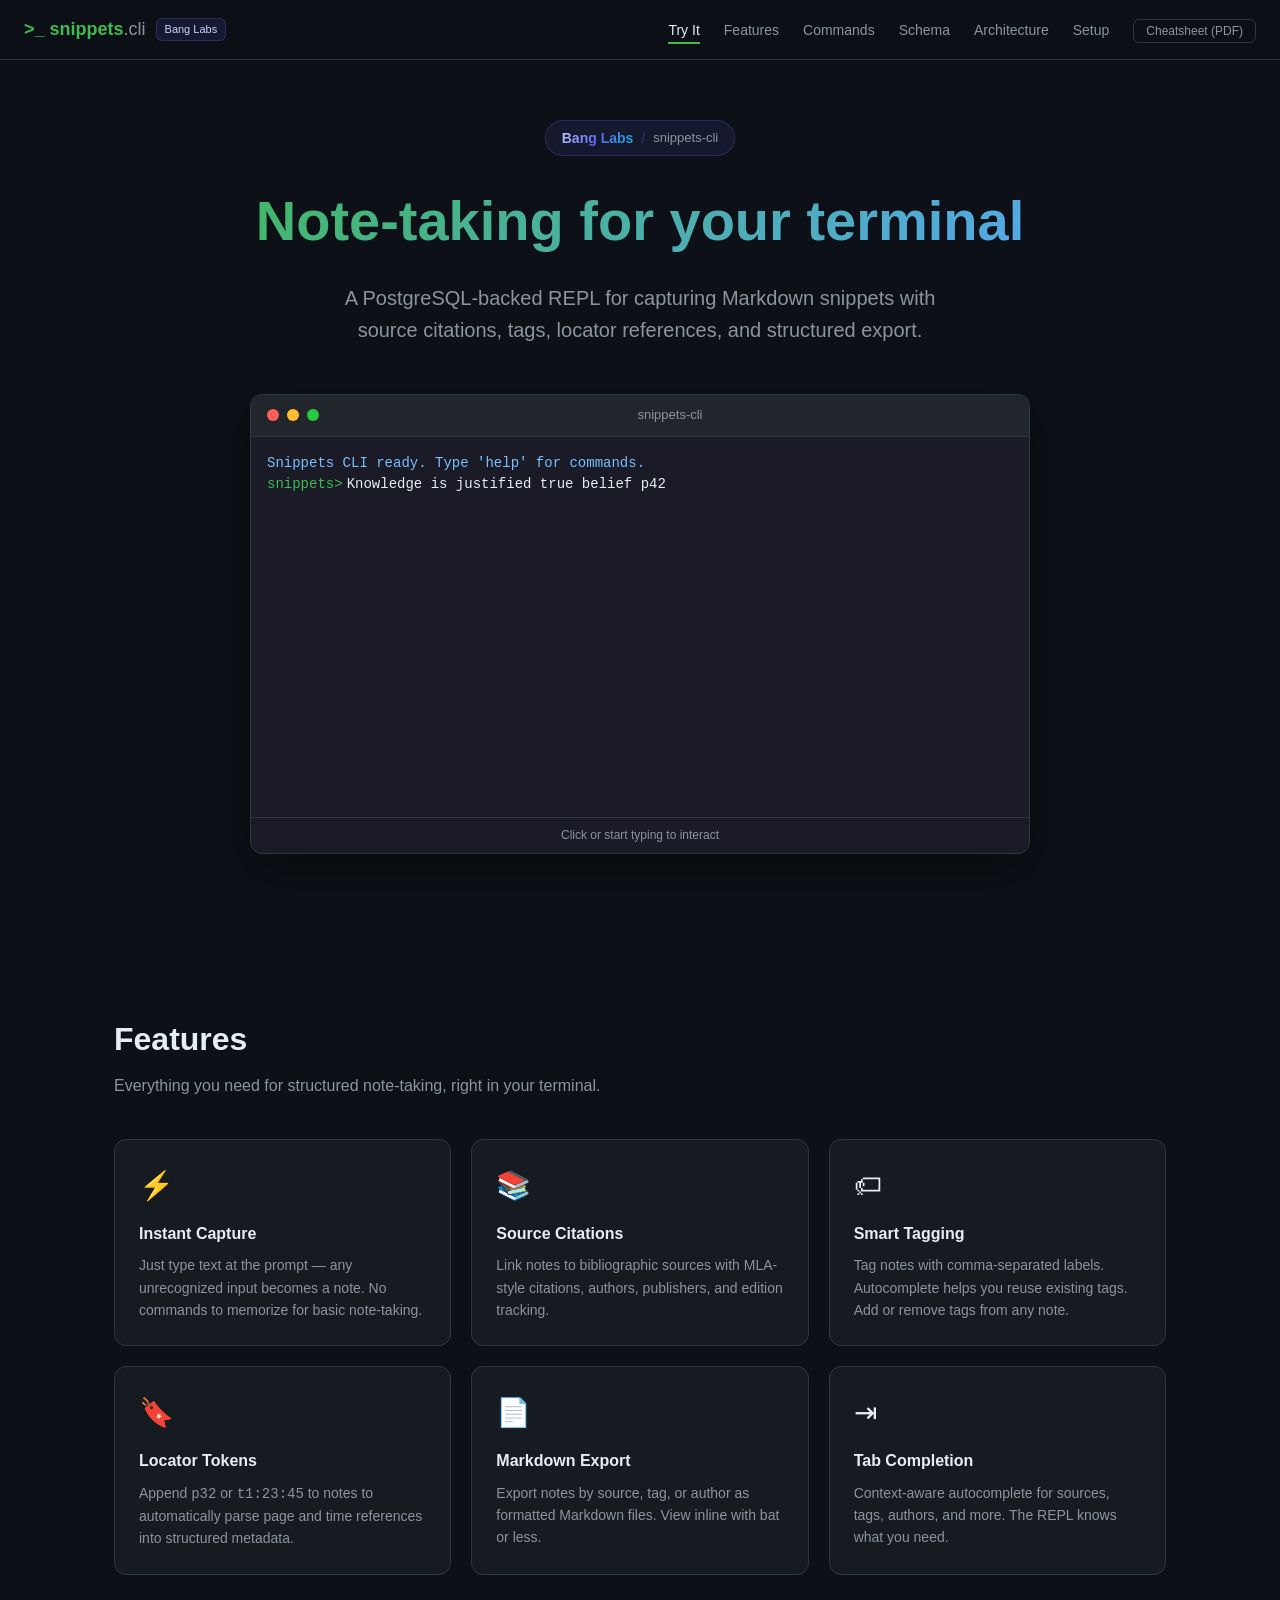
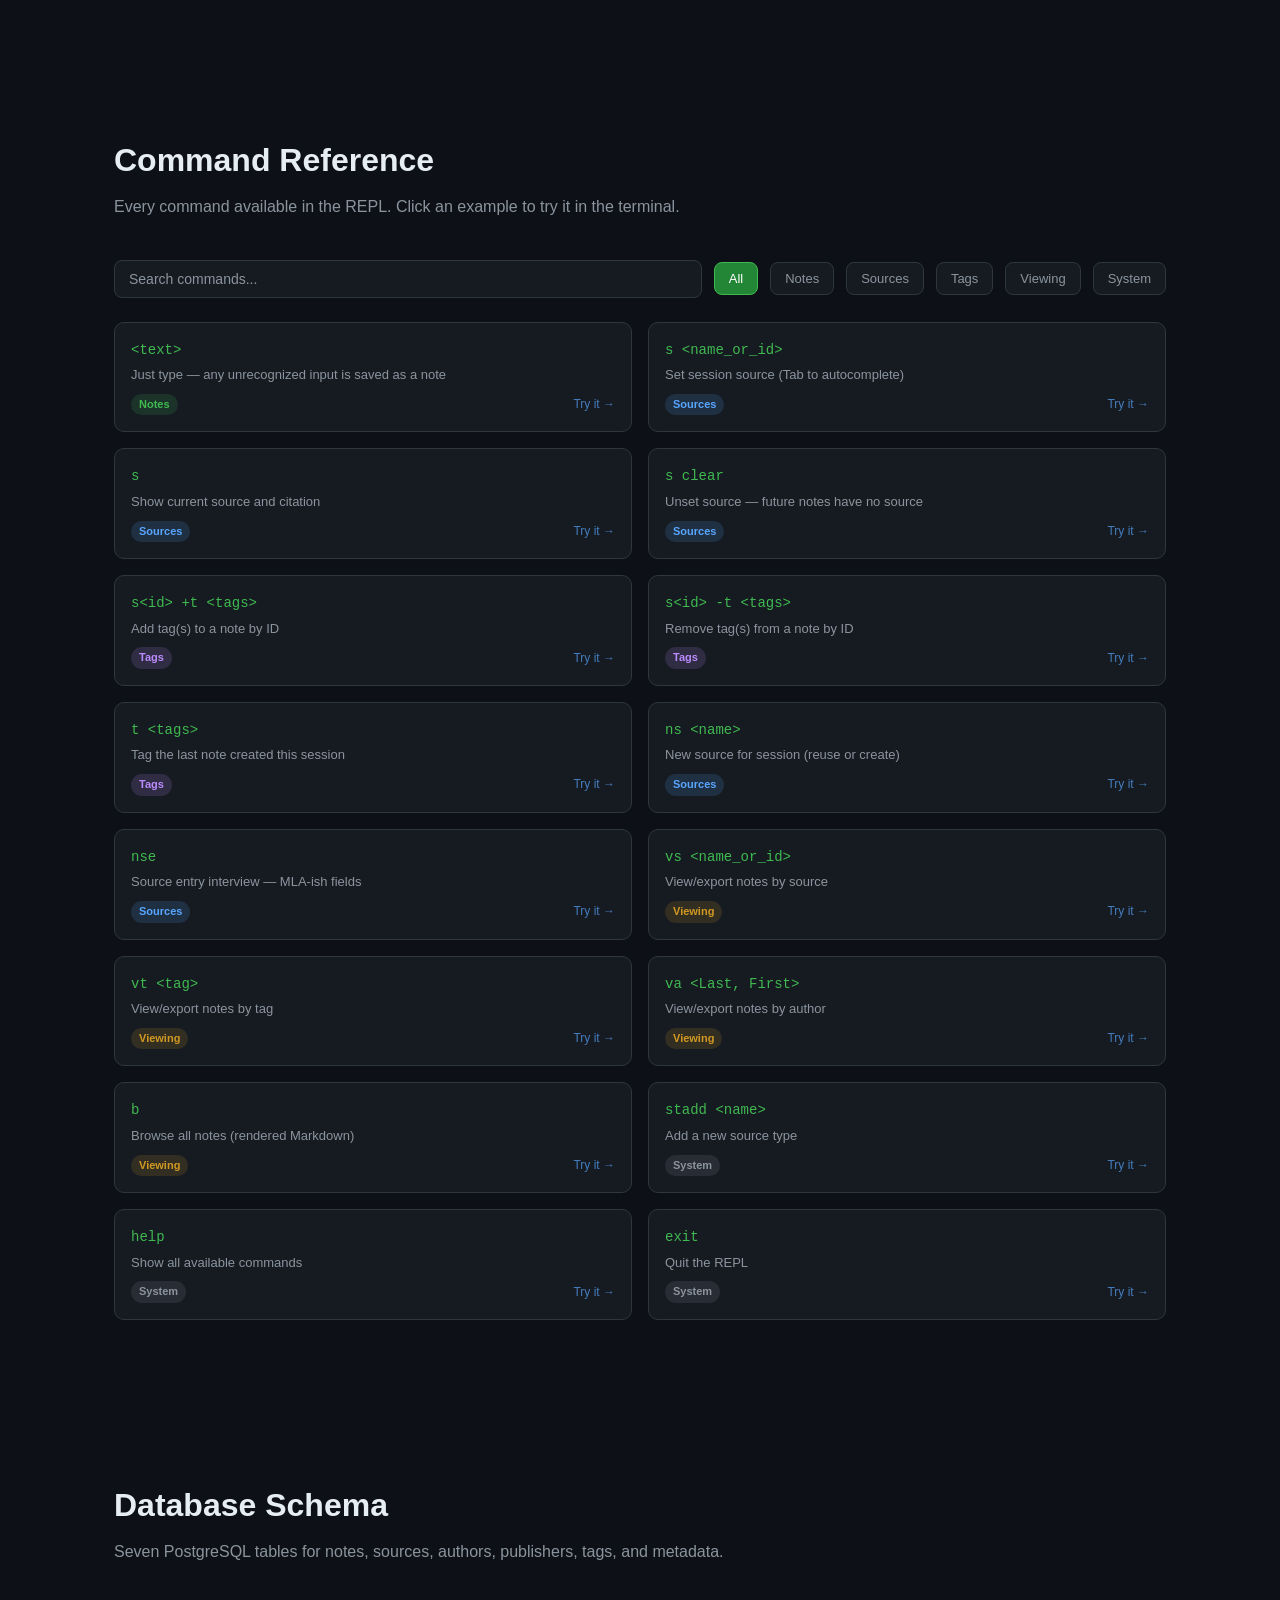
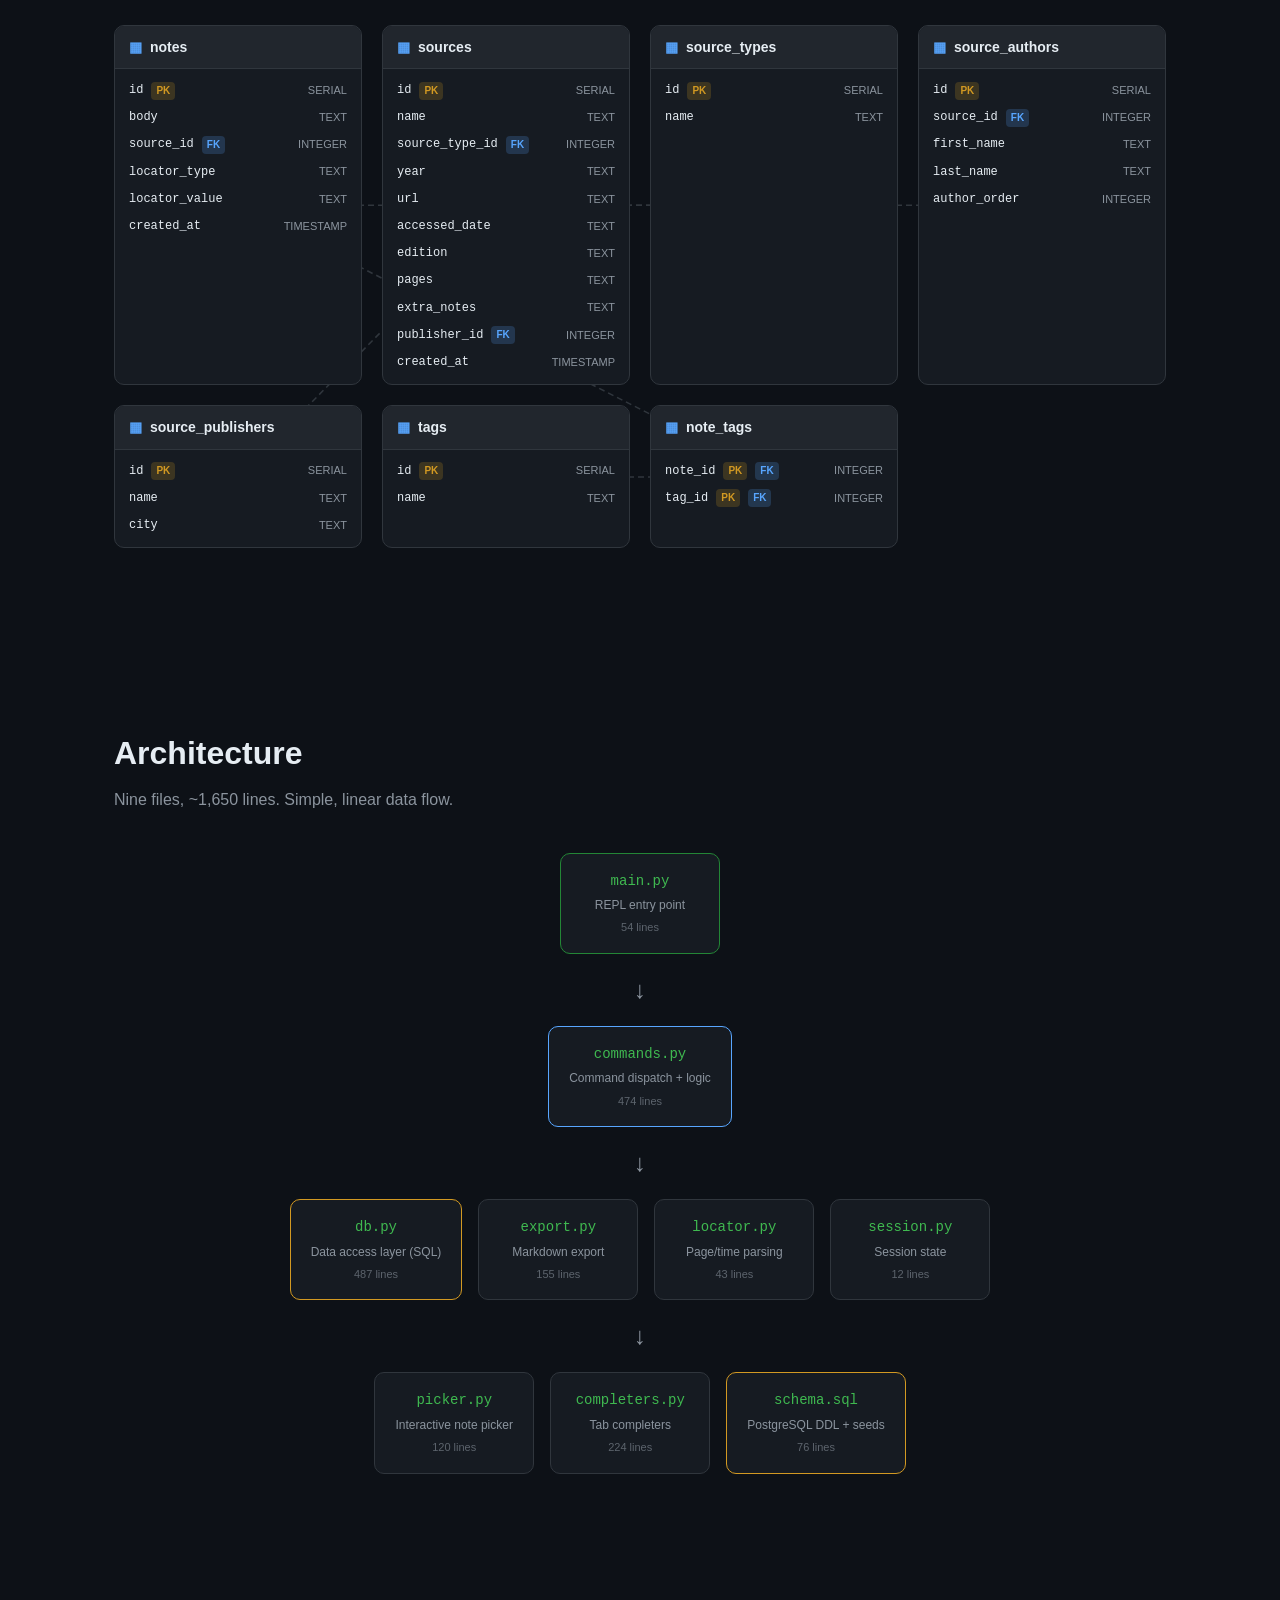
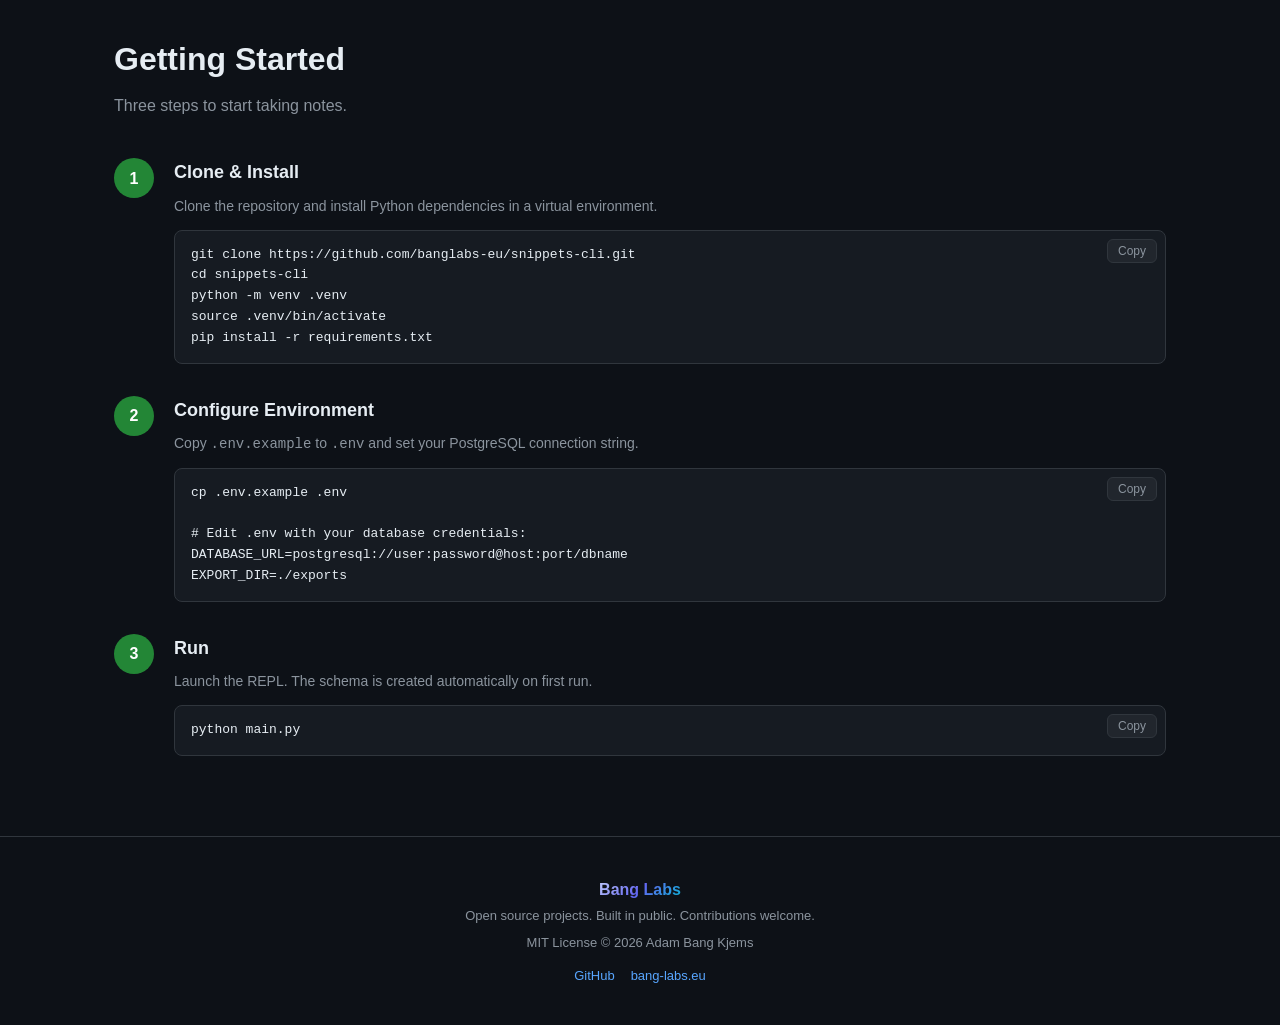
==== docs/index.html @ 76312ed9 "Move cheatsheet link to top navigation bar Co-Authored-By: Claude Opus 4.6 <noreply@anthropic.com>" ====
<!DOCTYPE html>
<html lang="en">
<head>
<meta charset="UTF-8">
<meta name="viewport" content="width=device-width, initial-scale=1.0">
<title>Snippets CLI — Note-taking for your terminal</title>
<style>
/* ─── Reset & Base ─── */
*, *::before, *::after { box-sizing: border-box; margin: 0; padding: 0; }
html { scroll-behavior: smooth; scroll-padding-top: 70px; }
body {
  font-family: -apple-system, BlinkMacSystemFont, 'Segoe UI', Roboto, sans-serif;
  background: #0d1117;
  color: #e6edf3;
  line-height: 1.6;
  overflow-x: hidden;
}
::-webkit-scrollbar { width: 8px; }
::-webkit-scrollbar-track { background: #161b22; }
::-webkit-scrollbar-thumb { background: #30363d; border-radius: 4px; }

/* ─── Monospace family ─── */
.mono, code, pre, .terminal-body, .terminal-input {
  font-family: 'SF Mono', 'Cascadia Code', 'Fira Code', 'JetBrains Mono', 'Consolas', monospace;
}

/* ─── Colors ─── */
:root {
  --bg: #0d1117;
  --bg-secondary: #161b22;
  --bg-tertiary: #21262d;
  --border: #30363d;
  --text: #e6edf3;
  --text-muted: #8b949e;
  --green: #3fb950;
  --green-dim: #238636;
  --blue: #58a6ff;
  --orange: #d29922;
  --purple: #bc8cff;
  --red: #f85149;
  --cyan: #79c0ff;
}

/* ─── Navigation ─── */
nav {
  position: fixed; top: 0; left: 0; right: 0;
  z-index: 1000;
  background: rgba(13, 17, 23, 0.95);
  backdrop-filter: blur(10px);
  border-bottom: 1px solid var(--border);
  padding: 0 24px;
  height: 60px;
  display: flex;
  align-items: center;
  justify-content: space-between;
}
.nav-brand {
  font-weight: 700;
  font-size: 18px;
  color: var(--green);
  text-decoration: none;
  display: flex;
  align-items: center;
  gap: 10px;
}
.nav-brand span { color: var(--text-muted); font-weight: 400; }
.nav-org {
  font-size: 11px;
  font-weight: 500;
  color: #c7d2fe;
  background: rgba(99, 102, 241, 0.12);
  border: 1px solid rgba(99, 102, 241, 0.25);
  border-radius: 6px;
  padding: 2px 8px;
  text-decoration: none;
  transition: background 0.2s, border-color 0.2s;
}
.nav-org:hover {
  background: rgba(99, 102, 241, 0.2);
  border-color: rgba(99, 102, 241, 0.5);
}
.nav-links { display: flex; gap: 24px; list-style: none; }
.nav-links a {
  color: var(--text-muted);
  text-decoration: none;
  font-size: 14px;
  padding: 4px 0;
  border-bottom: 2px solid transparent;
  transition: color 0.2s, border-color 0.2s;
}
.nav-links a:hover, .nav-links a.active {
  color: var(--text);
  border-bottom-color: var(--green);
}
.hamburger {
  display: none;
  background: none;
  border: none;
  color: var(--text);
  font-size: 24px;
  cursor: pointer;
  padding: 4px;
}
@media (max-width: 768px) {
  .hamburger { display: block; }
  .nav-links {
    display: none;
    position: absolute;
    top: 60px; left: 0; right: 0;
    background: var(--bg-secondary);
    border-bottom: 1px solid var(--border);
    flex-direction: column;
    padding: 16px 24px;
    gap: 12px;
  }
  .nav-links.open { display: flex; }
}

/* ─── Sections ─── */
section {
  max-width: 1100px;
  margin: 0 auto;
  padding: 80px 24px;
}
.section-title {
  font-size: 32px;
  font-weight: 700;
  margin-bottom: 8px;
}
.section-subtitle {
  color: var(--text-muted);
  font-size: 16px;
  margin-bottom: 40px;
}

/* ─── Fade-in animation ─── */
.fade-in {
  opacity: 0;
  transform: translateY(20px);
  transition: opacity 0.6s ease-out, transform 0.6s ease-out;
}
.fade-in.visible {
  opacity: 1;
  transform: translateY(0);
}

/* ─── Hero ─── */
#hero {
  padding-top: 120px;
  text-align: center;
}
.hero-title {
  font-size: clamp(36px, 6vw, 56px);
  font-weight: 800;
  margin-bottom: 16px;
  background: linear-gradient(135deg, var(--green), var(--blue));
  -webkit-background-clip: text;
  -webkit-text-fill-color: transparent;
  background-clip: text;
}
.hero-subtitle {
  font-size: clamp(16px, 2.5vw, 20px);
  color: var(--text-muted);
  max-width: 600px;
  margin: 0 auto 48px;
}

/* ─── Terminal ─── */
.terminal {
  max-width: 780px;
  margin: 0 auto;
  background: #1a1b26;
  border-radius: 12px;
  border: 1px solid var(--border);
  overflow: hidden;
  text-align: left;
  box-shadow: 0 16px 48px rgba(0, 0, 0, 0.4);
}
.terminal-titlebar {
  background: var(--bg-tertiary);
  padding: 10px 16px;
  display: flex;
  align-items: center;
  gap: 8px;
  border-bottom: 1px solid var(--border);
}
.terminal-dot {
  width: 12px; height: 12px;
  border-radius: 50%;
}
.terminal-dot.red { background: #ff5f56; }
.terminal-dot.yellow { background: #ffbd2e; }
.terminal-dot.green { background: #27c93f; }
.terminal-titlebar-text {
  flex: 1;
  text-align: center;
  font-size: 13px;
  color: var(--text-muted);
}
.terminal-body {
  padding: 16px;
  min-height: 380px;
  max-height: 480px;
  overflow-y: auto;
  font-size: 14px;
  line-height: 1.5;
}
.terminal-body::-webkit-scrollbar { width: 6px; }
.terminal-body::-webkit-scrollbar-thumb { background: #30363d; border-radius: 3px; }
.terminal-line { white-space: pre-wrap; word-break: break-word; }
.terminal-line.output { color: var(--text-muted); }
.terminal-line.success { color: var(--green); }
.terminal-line.info { color: var(--cyan); }
.terminal-line.error { color: var(--red); }
.terminal-line.accent { color: var(--orange); }
.terminal-line.dim { color: #484f58; }
.terminal-input-line {
  display: flex;
  align-items: center;
}
.terminal-prompt {
  color: var(--green);
  white-space: nowrap;
  margin-right: 4px;
}
.terminal-input {
  flex: 1;
  background: none;
  border: none;
  color: var(--text);
  font-size: 14px;
  outline: none;
  caret-color: var(--green);
  font-family: inherit;
}
.terminal-cursor {
  display: inline-block;
  width: 8px;
  height: 16px;
  background: var(--green);
  animation: blink 1s step-end infinite;
  vertical-align: text-bottom;
}
@keyframes blink {
  50% { opacity: 0; }
}
.terminal-click-hint {
  text-align: center;
  padding: 8px;
  font-size: 12px;
  color: var(--text-muted);
  border-top: 1px solid var(--border);
}

/* ─── Features ─── */
.features-grid {
  display: grid;
  grid-template-columns: repeat(3, 1fr);
  gap: 20px;
}
@media (max-width: 768px) {
  .features-grid { grid-template-columns: repeat(2, 1fr); }
}
@media (max-width: 480px) {
  .features-grid { grid-template-columns: 1fr; }
}
.feature-card {
  background: var(--bg-secondary);
  border: 1px solid var(--border);
  border-radius: 12px;
  padding: 24px;
  transition: transform 0.2s, border-color 0.2s;
}
.feature-card:hover {
  transform: translateY(-4px);
  border-color: var(--green-dim);
}
.feature-icon {
  font-size: 28px;
  margin-bottom: 12px;
  display: block;
}
.feature-card h3 {
  font-size: 16px;
  margin-bottom: 8px;
}
.feature-card p {
  font-size: 14px;
  color: var(--text-muted);
}

/* ─── Commands ─── */
.cheatsheet-link {
  border: 1px solid var(--border) !important;
  border-radius: 6px !important;
  padding: 4px 12px !important;
  font-size: 12px !important;
  transition: border-color 0.2s, background 0.2s, color 0.2s !important;
}
.cheatsheet-link:hover {
  border-color: var(--blue) !important;
  background: rgba(88, 166, 255, 0.1);
  color: #fff !important;
}
.commands-toolbar {
  display: flex;
  gap: 12px;
  margin-bottom: 24px;
  flex-wrap: wrap;
  align-items: center;
}
.commands-search {
  flex: 1;
  min-width: 200px;
  background: var(--bg-secondary);
  border: 1px solid var(--border);
  border-radius: 8px;
  padding: 10px 14px;
  color: var(--text);
  font-size: 14px;
  outline: none;
  transition: border-color 0.2s;
}
.commands-search:focus { border-color: var(--green); }
.commands-search::placeholder { color: var(--text-muted); }
.filter-btn {
  background: var(--bg-secondary);
  border: 1px solid var(--border);
  border-radius: 8px;
  padding: 8px 14px;
  color: var(--text-muted);
  font-size: 13px;
  cursor: pointer;
  transition: all 0.2s;
}
.filter-btn:hover { border-color: var(--text-muted); color: var(--text); }
.filter-btn.active {
  background: var(--green-dim);
  border-color: var(--green);
  color: #fff;
}
.commands-grid {
  display: grid;
  grid-template-columns: repeat(2, 1fr);
  gap: 16px;
}
@media (max-width: 768px) {
  .commands-grid { grid-template-columns: 1fr; }
}
.command-card {
  background: var(--bg-secondary);
  border: 1px solid var(--border);
  border-radius: 10px;
  padding: 16px;
  transition: border-color 0.2s;
}
.command-card:hover { border-color: var(--green-dim); }
.command-card.hidden { display: none; }
.command-syntax {
  font-family: 'SF Mono', 'Cascadia Code', 'Fira Code', monospace;
  font-size: 14px;
  color: var(--green);
  margin-bottom: 4px;
}
.command-desc {
  font-size: 13px;
  color: var(--text-muted);
  margin-bottom: 8px;
}
.command-meta {
  display: flex;
  align-items: center;
  justify-content: space-between;
  gap: 8px;
}
.command-badge {
  font-size: 11px;
  padding: 2px 8px;
  border-radius: 12px;
  font-weight: 600;
}
.badge-notes { background: rgba(63, 185, 80, 0.15); color: var(--green); }
.badge-sources { background: rgba(88, 166, 255, 0.15); color: var(--blue); }
.badge-tags { background: rgba(188, 140, 255, 0.15); color: var(--purple); }
.badge-viewing { background: rgba(210, 153, 34, 0.15); color: var(--orange); }
.badge-system { background: rgba(139, 148, 158, 0.15); color: var(--text-muted); }
.command-try {
  font-size: 12px;
  color: var(--blue);
  cursor: pointer;
  text-decoration: none;
  opacity: 0.7;
  transition: opacity 0.2s;
}
.command-try:hover { opacity: 1; text-decoration: underline; }

/* ─── Schema ─── */
.schema-container {
  position: relative;
  padding: 20px 0;
}
.schema-grid {
  display: grid;
  grid-template-columns: repeat(auto-fit, minmax(220px, 1fr));
  gap: 20px;
  position: relative;
  z-index: 1;
}
.table-card {
  background: var(--bg-secondary);
  border: 1px solid var(--border);
  border-radius: 10px;
  overflow: hidden;
}
.table-card-header {
  background: var(--bg-tertiary);
  padding: 10px 14px;
  font-weight: 700;
  font-size: 14px;
  border-bottom: 1px solid var(--border);
  display: flex;
  align-items: center;
  gap: 8px;
}
.table-card-header .table-icon { color: var(--blue); }
.table-card-fields { padding: 8px 0; }
.table-field {
  padding: 4px 14px;
  font-size: 13px;
  display: flex;
  align-items: center;
  gap: 8px;
}
.table-field code {
  font-size: 12px;
  color: var(--text);
}
.field-badge {
  font-size: 10px;
  padding: 1px 5px;
  border-radius: 4px;
  font-weight: 700;
}
.field-pk { background: rgba(210, 153, 34, 0.2); color: var(--orange); }
.field-fk { background: rgba(88, 166, 255, 0.2); color: var(--blue); }
.field-type {
  color: var(--text-muted);
  font-size: 11px;
  margin-left: auto;
}
.schema-svg {
  position: absolute;
  top: 0; left: 0;
  width: 100%; height: 100%;
  z-index: 0;
  pointer-events: none;
}
.schema-svg line {
  stroke: var(--border);
  stroke-width: 1.5;
  stroke-dasharray: 6, 4;
}

/* ─── Architecture ─── */
.arch-flow {
  display: flex;
  flex-direction: column;
  gap: 24px;
}
.arch-row {
  display: flex;
  justify-content: center;
  gap: 16px;
  flex-wrap: wrap;
}
.arch-card {
  background: var(--bg-secondary);
  border: 1px solid var(--border);
  border-radius: 10px;
  padding: 16px 20px;
  min-width: 160px;
  text-align: center;
  transition: transform 0.2s, border-color 0.2s;
}
.arch-card:hover {
  transform: translateY(-3px);
  border-color: var(--green-dim);
}
.arch-card .filename {
  font-family: 'SF Mono', 'Cascadia Code', monospace;
  font-size: 14px;
  color: var(--green);
  margin-bottom: 4px;
}
.arch-card .filedesc {
  font-size: 12px;
  color: var(--text-muted);
}
.arch-card .lines {
  font-size: 11px;
  color: var(--text-muted);
  opacity: 0.6;
  margin-top: 4px;
}
.arch-arrow {
  text-align: center;
  color: var(--text-muted);
  font-size: 24px;
  line-height: 1;
}
.arch-card.entry { border-color: var(--green-dim); }
.arch-card.core { border-color: var(--blue); border-opacity: 0.4; }
.arch-card.data { border-color: var(--orange); border-opacity: 0.4; }

/* ─── Setup ─── */
.setup-steps {
  display: flex;
  flex-direction: column;
  gap: 32px;
}
.setup-step {
  display: flex;
  gap: 20px;
  align-items: flex-start;
}
.step-number {
  width: 40px; height: 40px;
  min-width: 40px;
  background: var(--green-dim);
  border-radius: 50%;
  display: flex;
  align-items: center;
  justify-content: center;
  font-weight: 700;
  font-size: 16px;
  color: #fff;
}
.step-content { flex: 1; }
.step-content h3 {
  font-size: 18px;
  margin-bottom: 8px;
}
.step-content p {
  color: var(--text-muted);
  font-size: 14px;
  margin-bottom: 12px;
}
.code-block {
  position: relative;
  background: var(--bg-secondary);
  border: 1px solid var(--border);
  border-radius: 8px;
  overflow: hidden;
}
.code-block pre {
  padding: 14px 16px;
  font-size: 13px;
  overflow-x: auto;
  line-height: 1.6;
}
.code-block .copy-btn {
  position: absolute;
  top: 8px; right: 8px;
  background: var(--bg-tertiary);
  border: 1px solid var(--border);
  border-radius: 6px;
  color: var(--text-muted);
  font-size: 12px;
  padding: 4px 10px;
  cursor: pointer;
  transition: all 0.2s;
}
.code-block .copy-btn:hover {
  color: var(--text);
  border-color: var(--text-muted);
}

/* ─── Bang Labs badge ─── */
.hero-org-badge {
  display: inline-flex;
  align-items: center;
  gap: 8px;
  margin-bottom: 20px;
  padding: 6px 16px;
  border-radius: 20px;
  background: rgba(99, 102, 241, 0.1);
  border: 1px solid rgba(99, 102, 241, 0.25);
  text-decoration: none;
  transition: background 0.2s, border-color 0.2s;
}
.hero-org-badge:hover {
  background: rgba(99, 102, 241, 0.18);
  border-color: rgba(99, 102, 241, 0.5);
}
.hero-org-badge .org-name {
  font-size: 14px;
  font-weight: 600;
  background: linear-gradient(135deg, #c7d2fe, #6366f1, #06b6d4);
  -webkit-background-clip: text;
  -webkit-text-fill-color: transparent;
  background-clip: text;
}
.hero-org-badge .org-sep {
  color: rgba(99, 102, 241, 0.4);
  font-size: 14px;
}
.hero-org-badge .org-project {
  font-size: 13px;
  color: var(--text-muted);
}

/* ─── Footer ─── */
footer {
  border-top: 1px solid var(--border);
  padding: 40px 24px;
  text-align: center;
  color: var(--text-muted);
  font-size: 13px;
}
footer a {
  color: var(--blue);
  text-decoration: none;
}
footer a:hover { text-decoration: underline; }
.footer-brand {
  font-size: 16px;
  font-weight: 600;
  margin-bottom: 4px;
  background: linear-gradient(135deg, #c7d2fe, #6366f1, #06b6d4);
  -webkit-background-clip: text;
  -webkit-text-fill-color: transparent;
  background-clip: text;
  display: inline-block;
}
.footer-links {
  display: flex;
  justify-content: center;
  gap: 16px;
  margin-top: 12px;
}
</style>
</head>
<body>

<!-- ─── Navigation ─── -->
<nav>
  <div class="nav-brand"><a href="#hero" style="color:inherit;text-decoration:none">&gt;_ snippets<span>.cli</span></a> <a href="https://bang-labs.eu" class="nav-org" target="_blank" rel="noopener">Bang Labs</a></div>
  <button class="hamburger" aria-label="Menu">&#9776;</button>
  <ul class="nav-links">
    <li><a href="#hero">Try It</a></li>
    <li><a href="#features">Features</a></li>
    <li><a href="#commands">Commands</a></li>
    <li><a href="#schema">Schema</a></li>
    <li><a href="#architecture">Architecture</a></li>
    <li><a href="#setup">Setup</a></li>
    <li><a href="cheatsheet.html" class="cheatsheet-link" target="_blank">Cheatsheet (PDF)</a></li>
  </ul>
</nav>

<!-- ─── Hero + Terminal ─── -->
<section id="hero">
  <div class="fade-in">
    <a href="https://bang-labs.eu" class="hero-org-badge" target="_blank" rel="noopener">
      <span class="org-name">Bang Labs</span>
      <span class="org-sep">/</span>
      <span class="org-project">snippets-cli</span>
    </a>
    <h1 class="hero-title">Note-taking for your terminal</h1>
    <p class="hero-subtitle">A PostgreSQL-backed REPL for capturing Markdown snippets with source citations, tags, locator references, and structured export.</p>
  </div>

  <div class="terminal fade-in" id="terminal">
    <div class="terminal-titlebar">
      <span class="terminal-dot red"></span>
      <span class="terminal-dot yellow"></span>
      <span class="terminal-dot green"></span>
      <span class="terminal-titlebar-text">snippets-cli</span>
    </div>
    <div class="terminal-body" id="terminal-body">
      <div class="terminal-line info">Snippets CLI ready. Type 'help' for commands.</div>
      <div class="terminal-line dim"></div>
    </div>
    <div class="terminal-click-hint" id="terminal-hint">Click or start typing to interact</div>
  </div>
</section>

<!-- ─── Features ─── -->
<section id="features">
  <h2 class="section-title fade-in">Features</h2>
  <p class="section-subtitle fade-in">Everything you need for structured note-taking, right in your terminal.</p>
  <div class="features-grid">
    <div class="feature-card fade-in">
      <span class="feature-icon">&#9889;</span>
      <h3>Instant Capture</h3>
      <p>Just type text at the prompt &mdash; any unrecognized input becomes a note. No commands to memorize for basic note-taking.</p>
    </div>
    <div class="feature-card fade-in">
      <span class="feature-icon">&#128218;</span>
      <h3>Source Citations</h3>
      <p>Link notes to bibliographic sources with MLA-style citations, authors, publishers, and edition tracking.</p>
    </div>
    <div class="feature-card fade-in">
      <span class="feature-icon">&#127991;</span>
      <h3>Smart Tagging</h3>
      <p>Tag notes with comma-separated labels. Autocomplete helps you reuse existing tags. Add or remove tags from any note.</p>
    </div>
    <div class="feature-card fade-in">
      <span class="feature-icon">&#128278;</span>
      <h3>Locator Tokens</h3>
      <p>Append <code>p32</code> or <code>t1:23:45</code> to notes to automatically parse page and time references into structured metadata.</p>
    </div>
    <div class="feature-card fade-in">
      <span class="feature-icon">&#128196;</span>
      <h3>Markdown Export</h3>
      <p>Export notes by source, tag, or author as formatted Markdown files. View inline with bat or less.</p>
    </div>
    <div class="feature-card fade-in">
      <span class="feature-icon">&#8677;</span>
      <h3>Tab Completion</h3>
      <p>Context-aware autocomplete for sources, tags, authors, and more. The REPL knows what you need.</p>
    </div>
  </div>
</section>

<!-- ─── Commands ─── -->
<section id="commands">
  <h2 class="section-title fade-in">Command Reference</h2>
  <p class="section-subtitle fade-in">Every command available in the REPL. Click an example to try it in the terminal.</p>

  <div class="commands-toolbar fade-in">
    <input type="text" class="commands-search" id="commands-search" placeholder="Search commands...">
    <button class="filter-btn active" data-filter="all">All</button>
    <button class="filter-btn" data-filter="notes">Notes</button>
    <button class="filter-btn" data-filter="sources">Sources</button>
    <button class="filter-btn" data-filter="tags">Tags</button>
    <button class="filter-btn" data-filter="viewing">Viewing</button>
    <button class="filter-btn" data-filter="system">System</button>
  </div>

  <div class="commands-grid" id="commands-grid">
    <!-- Populated by JS -->
  </div>
</section>

<!-- ─── Schema ─── -->
<section id="schema">
  <h2 class="section-title fade-in">Database Schema</h2>
  <p class="section-subtitle fade-in">Seven PostgreSQL tables for notes, sources, authors, publishers, tags, and metadata.</p>
  <div class="schema-container fade-in" id="schema-container">
    <svg class="schema-svg" id="schema-svg"></svg>
    <div class="schema-grid" id="schema-grid">
      <!-- Populated by JS -->
    </div>
  </div>
</section>

<!-- ─── Architecture ─── -->
<section id="architecture">
  <h2 class="section-title fade-in">Architecture</h2>
  <p class="section-subtitle fade-in">Nine files, ~1,650 lines. Simple, linear data flow.</p>
  <div class="arch-flow fade-in">
    <div class="arch-row">
      <div class="arch-card entry">
        <div class="filename">main.py</div>
        <div class="filedesc">REPL entry point</div>
        <div class="lines">54 lines</div>
      </div>
    </div>
    <div class="arch-arrow">&darr;</div>
    <div class="arch-row">
      <div class="arch-card core">
        <div class="filename">commands.py</div>
        <div class="filedesc">Command dispatch + logic</div>
        <div class="lines">474 lines</div>
      </div>
    </div>
    <div class="arch-arrow">&darr;</div>
    <div class="arch-row">
      <div class="arch-card data">
        <div class="filename">db.py</div>
        <div class="filedesc">Data access layer (SQL)</div>
        <div class="lines">487 lines</div>
      </div>
      <div class="arch-card">
        <div class="filename">export.py</div>
        <div class="filedesc">Markdown export</div>
        <div class="lines">155 lines</div>
      </div>
      <div class="arch-card">
        <div class="filename">locator.py</div>
        <div class="filedesc">Page/time parsing</div>
        <div class="lines">43 lines</div>
      </div>
      <div class="arch-card">
        <div class="filename">session.py</div>
        <div class="filedesc">Session state</div>
        <div class="lines">12 lines</div>
      </div>
    </div>
    <div class="arch-arrow">&darr;</div>
    <div class="arch-row">
      <div class="arch-card">
        <div class="filename">picker.py</div>
        <div class="filedesc">Interactive note picker</div>
        <div class="lines">120 lines</div>
      </div>
      <div class="arch-card">
        <div class="filename">completers.py</div>
        <div class="filedesc">Tab completers</div>
        <div class="lines">224 lines</div>
      </div>
      <div class="arch-card data">
        <div class="filename">schema.sql</div>
        <div class="filedesc">PostgreSQL DDL + seeds</div>
        <div class="lines">76 lines</div>
      </div>
    </div>
  </div>
</section>

<!-- ─── Setup ─── -->
<section id="setup">
  <h2 class="section-title fade-in">Getting Started</h2>
  <p class="section-subtitle fade-in">Three steps to start taking notes.</p>
  <div class="setup-steps fade-in">

    <div class="setup-step">
      <div class="step-number">1</div>
      <div class="step-content">
        <h3>Clone &amp; Install</h3>
        <p>Clone the repository and install Python dependencies in a virtual environment.</p>
        <div class="code-block">
          <button class="copy-btn" data-copy="clone-install">Copy</button>
          <pre id="clone-install">git clone https://github.com/banglabs-eu/snippets-cli.git
cd snippets-cli
python -m venv .venv
source .venv/bin/activate
pip install -r requirements.txt</pre>
        </div>
      </div>
    </div>

    <div class="setup-step">
      <div class="step-number">2</div>
      <div class="step-content">
        <h3>Configure Environment</h3>
        <p>Copy <code>.env.example</code> to <code>.env</code> and set your PostgreSQL connection string.</p>
        <div class="code-block">
          <button class="copy-btn" data-copy="env-config">Copy</button>
          <pre id="env-config">cp .env.example .env

# Edit .env with your database credentials:
DATABASE_URL=postgresql://user:password@host:port/dbname
EXPORT_DIR=./exports</pre>
        </div>
      </div>
    </div>

    <div class="setup-step">
      <div class="step-number">3</div>
      <div class="step-content">
        <h3>Run</h3>
        <p>Launch the REPL. The schema is created automatically on first run.</p>
        <div class="code-block">
          <button class="copy-btn" data-copy="run-cmd">Copy</button>
          <pre id="run-cmd">python main.py</pre>
        </div>
      </div>
    </div>

  </div>
</section>

<!-- ─── Footer ─── -->
<footer>
  <a href="https://bang-labs.eu" class="footer-brand" target="_blank" rel="noopener">Bang Labs</a>
  <p>Open source projects. Built in public. Contributions welcome.</p>
  <p style="margin-top: 6px;">MIT License &copy; 2026 Adam Bang Kjems</p>
  <div class="footer-links">
    <a href="https://github.com/banglabs-eu/snippets-cli">GitHub</a>
    <a href="https://bang-labs.eu" target="_blank" rel="noopener">bang-labs.eu</a>
  </div>
</footer>

<!-- ─── JavaScript ─── -->
<script>
(function() {
'use strict';

/* ═══════════════════════════════════════════
   COMMANDS DATA
   ═══════════════════════════════════════════ */
const COMMANDS = [
  { syntax: '<text>', desc: 'Just type — any unrecognized input is saved as a note', category: 'notes', example: 'Knowledge is justified true belief p42' },
  { syntax: 's <name_or_id>', desc: 'Set session source (Tab to autocomplete)', category: 'sources', example: 's The Republic' },
  { syntax: 's', desc: 'Show current source and citation', category: 'sources', example: 's' },
  { syntax: 's clear', desc: 'Unset source — future notes have no source', category: 'sources', example: 's clear' },
  { syntax: 's<id> +t <tags>', desc: 'Add tag(s) to a note by ID', category: 'tags', example: 's1 +t ancient, plato' },
  { syntax: 's<id> -t <tags>', desc: 'Remove tag(s) from a note by ID', category: 'tags', example: 's2 -t cheese' },
  { syntax: 't <tags>', desc: 'Tag the last note created this session', category: 'tags', example: 't philosophy, epistemology' },
  { syntax: 'ns <name>', desc: 'New source for session (reuse or create)', category: 'sources', example: 'ns The Republic' },
  { syntax: 'nse', desc: 'Source entry interview — MLA-ish fields', category: 'sources', example: 'nse' },
  { syntax: 'vs <name_or_id>', desc: 'View/export notes by source', category: 'viewing', example: 'vs The Republic' },
  { syntax: 'vt <tag>', desc: 'View/export notes by tag', category: 'viewing', example: 'vt philosophy' },
  { syntax: 'va <Last, First>', desc: 'View/export notes by author', category: 'viewing', example: 'va Plato' },
  { syntax: 'b', desc: 'Browse all notes (rendered Markdown)', category: 'viewing', example: 'b' },
  { syntax: 'stadd <name>', desc: 'Add a new source type', category: 'system', example: 'stadd Podcast' },
  { syntax: 'help', desc: 'Show all available commands', category: 'system', example: 'help' },
  { syntax: 'exit', desc: 'Quit the REPL', category: 'system', example: 'exit' },
];

const CATEGORY_LABELS = {
  notes: 'Notes', sources: 'Sources', tags: 'Tags', viewing: 'Viewing', system: 'System'
};
const CATEGORY_BADGE = {
  notes: 'badge-notes', sources: 'badge-sources', tags: 'badge-tags', viewing: 'badge-viewing', system: 'badge-system'
};

/* ═══════════════════════════════════════════
   SCHEMA DATA
   ═══════════════════════════════════════════ */
const SCHEMA_TABLES = [
  {
    name: 'notes', fields: [
      { name: 'id', type: 'SERIAL', pk: true },
      { name: 'body', type: 'TEXT' },
      { name: 'source_id', type: 'INTEGER', fk: 'sources' },
      { name: 'locator_type', type: 'TEXT' },
      { name: 'locator_value', type: 'TEXT' },
      { name: 'created_at', type: 'TIMESTAMP' },
    ]
  },
  {
    name: 'sources', fields: [
      { name: 'id', type: 'SERIAL', pk: true },
      { name: 'name', type: 'TEXT' },
      { name: 'source_type_id', type: 'INTEGER', fk: 'source_types' },
      { name: 'year', type: 'TEXT' },
      { name: 'url', type: 'TEXT' },
      { name: 'accessed_date', type: 'TEXT' },
      { name: 'edition', type: 'TEXT' },
      { name: 'pages', type: 'TEXT' },
      { name: 'extra_notes', type: 'TEXT' },
      { name: 'publisher_id', type: 'INTEGER', fk: 'source_publishers' },
      { name: 'created_at', type: 'TIMESTAMP' },
    ]
  },
  {
    name: 'source_types', fields: [
      { name: 'id', type: 'SERIAL', pk: true },
      { name: 'name', type: 'TEXT' },
    ]
  },
  {
    name: 'source_authors', fields: [
      { name: 'id', type: 'SERIAL', pk: true },
      { name: 'source_id', type: 'INTEGER', fk: 'sources' },
      { name: 'first_name', type: 'TEXT' },
      { name: 'last_name', type: 'TEXT' },
      { name: 'author_order', type: 'INTEGER' },
    ]
  },
  {
    name: 'source_publishers', fields: [
      { name: 'id', type: 'SERIAL', pk: true },
      { name: 'name', type: 'TEXT' },
      { name: 'city', type: 'TEXT' },
    ]
  },
  {
    name: 'tags', fields: [
      { name: 'id', type: 'SERIAL', pk: true },
      { name: 'name', type: 'TEXT' },
    ]
  },
  {
    name: 'note_tags', fields: [
      { name: 'note_id', type: 'INTEGER', fk: 'notes', pk: true },
      { name: 'tag_id', type: 'INTEGER', fk: 'tags', pk: true },
    ]
  },
];

/* ═══════════════════════════════════════════
   TERMINAL SIMULATOR
   ═══════════════════════════════════════════ */
class TerminalSimulator {
  constructor(bodyEl, hintEl) {
    this.body = bodyEl;
    this.hint = hintEl;
    this.history = [];
    this.historyIndex = -1;
    this.notes = [];
    this.sources = [];
    this.sourceTypes = [
      { id: 1, name: 'Book' },
      { id: 2, name: 'Article' },
      { id: 3, name: 'Magazine' },
      { id: 4, name: 'YouTube Video' },
      { id: 5, name: 'Other' },
    ];
    this.publishers = [];
    this.tags = [];
    this.noteTags = {};
    this.authors = [];
    this.currentSourceId = null;
    this.sessionNoteIds = [];
    this.lastNoteId = null;
    this.nextNoteId = 1;
    this.nextSourceId = 1;
    this.nextTagId = 1;
    this.nextPublisherId = 1;
    this.nextAuthorId = 1;

    // nse interview state machine
    this.interviewMode = null; // null or { step, data }

    // Demo state
    this.demoRunning = false;
    this.demoStopped = false;
    this.inputEl = null;

    this._createInputLine();
  }

  get promptText() {
    if (this.interviewMode) return '';
    if (this.currentSourceId) {
      const src = this.sources.find(s => s.id === this.currentSourceId);
      return `snippets [${src ? src.name : '?'}]> `;
    }
    return 'snippets> ';
  }

  _createInputLine() {
    // Remove existing input line
    const existing = this.body.querySelector('.terminal-input-line');
    if (existing) existing.remove();

    const line = document.createElement('div');
    line.className = 'terminal-input-line';

    const prompt = document.createElement('span');
    prompt.className = 'terminal-prompt mono';
    prompt.textContent = this.promptText;
    line.appendChild(prompt);

    const input = document.createElement('input');
    input.type = 'text';
    input.className = 'terminal-input mono';
    input.spellcheck = false;
    input.autocomplete = 'off';
    line.appendChild(input);

    this.body.appendChild(line);
    this.inputEl = input;

    input.addEventListener('keydown', (e) => this._onKey(e));
  }

  _scrollToBottom() {
    this.body.scrollTop = this.body.scrollHeight;
  }

  _addLine(text, cls = '') {
    const div = document.createElement('div');
    div.className = 'terminal-line' + (cls ? ' ' + cls : '');
    div.textContent = text;
    // Insert before input line
    const inputLine = this.body.querySelector('.terminal-input-line');
    this.body.insertBefore(div, inputLine);
    this._scrollToBottom();
  }

  _addLines(lines, cls = '') {
    lines.forEach(l => this._addLine(l, cls));
  }

  _onKey(e) {
    if (e.key === 'Enter') {
      const val = this.inputEl.value;
      this._submitCommand(val);
    } else if (e.key === 'ArrowUp') {
      e.preventDefault();
      if (this.history.length > 0) {
        if (this.historyIndex < this.history.length - 1) {
          this.historyIndex++;
          this.inputEl.value = this.history[this.history.length - 1 - this.historyIndex];
        }
      }
    } else if (e.key === 'ArrowDown') {
      e.preventDefault();
      if (this.historyIndex > 0) {
        this.historyIndex--;
        this.inputEl.value = this.history[this.history.length - 1 - this.historyIndex];
      } else {
        this.historyIndex = -1;
        this.inputEl.value = '';
      }
    }
  }

  _submitCommand(val) {
    const prompt = this.promptText;
    this._addLine(prompt + val);
    this.inputEl.value = '';
    this.historyIndex = -1;
    if (val.trim()) this.history.push(val.trim());

    if (this.interviewMode) {
      this._handleInterview(val.trim());
    } else {
      this._dispatch(val.trim());
    }
    this._refreshPrompt();
    this._scrollToBottom();
    if (!this.demoRunning) this.inputEl.focus();
    else this.inputEl.focus({ preventScroll: true });
  }

  _refreshPrompt() {
    const promptEl = this.body.querySelector('.terminal-input-line .terminal-prompt');
    if (promptEl) promptEl.textContent = this.promptText;
  }

  focus() {
    if (this.inputEl) this.inputEl.focus({ preventScroll: true });
  }

  /* ─── Locator Parser (ported from locator.py) ─── */
  _parseLocator(text) {
    const trimmed = text.trimEnd();
    // Time: t00:00 or t01:02:03
    const timeRe = /\s+(t\d{1,2}:\d{2}(?::\d{2})?)\s*$/i;
    let m = timeRe.exec(trimmed);
    if (m) {
      const token = m[1];
      const body = trimmed.slice(0, m.index).trimEnd();
      return { body, type: 'time', value: token.slice(1) };
    }
    // Page: p32, p.32, pp. 32-35
    const pageRe = /\s+(pp?\.?\s*\d+(?:\s*-\s*\d+)?)\s*$/i;
    m = pageRe.exec(trimmed);
    if (m) {
      const token = m[1];
      const body = trimmed.slice(0, m.index).trimEnd();
      const value = token.replace(/^pp?\.?\s*/i, '').trim();
      return { body, type: 'page', value };
    }
    return { body: text, type: null, value: null };
  }

  /* ─── Citation Builder (ported from db.py) ─── */
  _buildCitation(sourceId) {
    const src = this.sources.find(s => s.id === sourceId);
    if (!src) return '';
    const parts = [];
    const auths = this.authors.filter(a => a.source_id === sourceId).sort((a, b) => a.author_order - b.author_order);
    if (auths.length) {
      const strs = auths.map(a => {
        if (a.last_name && a.first_name) return `${a.last_name}, ${a.first_name}`;
        return a.last_name || a.first_name || '';
      }).filter(Boolean);
      if (strs.length === 1) parts.push(strs[0] + '.');
      else if (strs.length === 2) parts.push(`${strs[0]}, and ${strs[1]}.`);
      else if (strs.length > 2) parts.push(`${strs[0]}, et al.`);
    }
    parts.push(`*${src.name}*.`);
    if (src.source_type_id) {
      const st = this.sourceTypes.find(t => t.id === src.source_type_id);
      if (st) parts.push(st.name + '.');
    }
    if (src.edition) parts.push(`${src.edition} ed.`);
    if (src.publisher_id) {
      const pub = this.publishers.find(p => p.id === src.publisher_id);
      if (pub) {
        let ps = pub.name;
        if (pub.city) ps = `${pub.city}: ${ps}`;
        parts.push(ps + ',');
      }
    }
    if (src.year) parts.push(`${src.year}.`);
    if (src.pages) parts.push(`pp. ${src.pages}.`);
    if (src.url) parts.push(src.url + '.');
    if (src.accessed_date) parts.push(`Accessed ${src.accessed_date}.`);
    return parts.join(' ');
  }

  /* ─── Command Dispatch ─── */
  _dispatch(input) {
    if (!input) return;
    const upper = input.toUpperCase();

    if (upper === 'EXIT' || upper === 'QUIT') {
      this._addLine('Bye!', 'success');
      return;
    }
    if (upper === 'HELP') return this._cmdHelp();
    if (upper === 'B' || upper === 'BROWSE') return this._cmdBrowse();
    if (upper === 'NSE') return this._cmdNse();

    // s<id> +t / -t
    const tagRe = /^s(\d+)\s+([+-]t)\s+(.+)$/i;
    const tm = tagRe.exec(input);
    if (tm) {
      const noteId = parseInt(tm[1]);
      const op = tm[2].toLowerCase();
      const tags = tm[3];
      if (op === '+t') return this._cmdNoteAddTags(noteId, tags);
      else return this._cmdNoteRemoveTags(noteId, tags);
    }

    const parts = input.split(/\s+(.+)/);
    const prefix = parts[0].toUpperCase();
    const arg = parts[1] || '';

    if (prefix === 'S') return this._cmdS(arg);
    if (prefix === 'T') return this._cmdT(arg);
    if (prefix === 'NS') return this._cmdNs(arg);
    if (prefix === 'VS') return this._cmdVs(arg);
    if (prefix === 'VT') return this._cmdVt(arg);
    if (prefix === 'VA') return this._cmdVa(arg);
    if (prefix === 'STADD') return this._cmdStadd(arg);

    // Default: create note
    this._cmdNote(input);
  }

  _cmdHelp() {
    const lines = [
      '',
      'Commands:',
      '  <text>             Just type — saved as a note',
      '  s <name_or_id>     Set session source',
      '  s clear            Unset source',
      '  s<id> +t <tags>    Add tag(s) to note',
      '  s<id> -t <tags>    Remove tag(s) from note',
      '  t <tags>           Tag the last note',
      '  b                  Browse all notes',
      '  ns <name>          New source for session',
      '  nse                Source entry interview',
      '  vs <name_or_id>    View/export notes by source',
      '  vt <tag>           View/export notes by tag',
      '  va <Last, First>   View/export notes by author',
      '  stadd <name>       Add a new source type',
      '  help               Show this help',
      '  exit               Quit',
      '',
      'Locator tokens (append to end of note):',
      '  p32       Page 32        pp. 10-15   Pages 10-15',
      '  t1:23:45  Time 1:23:45',
      '',
    ];
    this._addLines(lines, 'output');
  }

  _cmdNote(text) {
    if (!text.trim()) return;
    const { body, type, value } = this._parseLocator(text);
    const id = this.nextNoteId++;
    this.notes.push({ id, body, source_id: this.currentSourceId, locator_type: type, locator_value: value });
    this.sessionNoteIds.push(id);
    this.lastNoteId = id;

    const p = [`Saved note #${id}`];
    if (this.currentSourceId) {
      const src = this.sources.find(s => s.id === this.currentSourceId);
      if (src) p.push(`linked to "${src.name}"`);
    }
    if (type) p.push(`${type}=${value}`);
    this._addLine(p.join(' | '), 'success');
  }

  _resolveSource(arg) {
    if (/^\d+$/.test(arg)) {
      const s = this.sources.find(s => s.id === parseInt(arg));
      return s ? s.id : null;
    }
    const exact = this.sources.find(s => s.name.toLowerCase() === arg.toLowerCase());
    if (exact) return exact.id;
    const partial = this.sources.find(s => s.name.toLowerCase().includes(arg.toLowerCase()));
    return partial ? partial.id : null;
  }

  _cmdS(arg) {
    arg = arg.trim();
    if (!arg) {
      if (this.currentSourceId) {
        const src = this.sources.find(s => s.id === this.currentSourceId);
        if (src) {
          const citation = this._buildCitation(this.currentSourceId);
          this._addLine(`Current source: "${src.name}" (id:${src.id})`, 'info');
          if (citation) this._addLine('  ' + citation, 'output');
          return;
        }
      }
      this._addLine('No source set. Use: s <name_or_id>', 'output');
      return;
    }
    if (arg.toLowerCase() === 'clear' || arg.toLowerCase() === 'none') {
      this.currentSourceId = null;
      this._addLine('Source cleared. Future notes will have no source.', 'output');
      return;
    }
    const id = this._resolveSource(arg);
    if (id === null) {
      this._addLine(`Source "${arg}" not found. Use ns <name> to create one.`, 'error');
      return;
    }
    this.currentSourceId = id;
    const src = this.sources.find(s => s.id === id);
    this._addLine(`Source set: "${src.name}" (id:${id})`, 'success');

    // Link sourceless session notes
    const sourceless = this.sessionNoteIds.filter(nid => {
      const n = this.notes.find(nn => nn.id === nid);
      return n && !n.source_id;
    });
    if (sourceless.length) {
      sourceless.forEach(nid => {
        const n = this.notes.find(nn => nn.id === nid);
        if (n) n.source_id = id;
      });
      this._addLine(`Linked ${sourceless.length} previous session note(s).`, 'info');
    }
  }

  _cmdT(tagsStr) {
    if (!this.lastNoteId) {
      this._addLine('No note created this session yet.', 'error');
      return;
    }
    this._cmdNoteAddTags(this.lastNoteId, tagsStr);
  }

  _cmdNoteAddTags(noteId, tagsStr) {
    const note = this.notes.find(n => n.id === noteId);
    if (!note) {
      this._addLine(`Note #${noteId} not found.`, 'error');
      return;
    }
    const names = tagsStr.split(',').map(t => t.trim().toLowerCase()).filter(Boolean);
    if (!names.length) {
      this._addLine('No tags specified.', 'error');
      return;
    }
    names.forEach(name => {
      let tag = this.tags.find(t => t.name === name);
      if (!tag) {
        tag = { id: this.nextTagId++, name };
        this.tags.push(tag);
      }
      if (!this.noteTags[noteId]) this.noteTags[noteId] = [];
      if (!this.noteTags[noteId].includes(tag.id)) this.noteTags[noteId].push(tag.id);
    });
    this._addLine(`#${noteId} +t ${names.join(', ')}`, 'success');
  }

  _cmdNoteRemoveTags(noteId, tagsStr) {
    const note = this.notes.find(n => n.id === noteId);
    if (!note) {
      this._addLine(`Note #${noteId} not found.`, 'error');
      return;
    }
    const names = tagsStr.split(',').map(t => t.trim().toLowerCase()).filter(Boolean);
    const removed = [];
    names.forEach(name => {
      const tag = this.tags.find(t => t.name === name);
      if (tag && this.noteTags[noteId]) {
        this.noteTags[noteId] = this.noteTags[noteId].filter(id => id !== tag.id);
        removed.push(name);
      } else {
        this._addLine(`Tag '${name}' not found.`, 'error');
      }
    });
    if (removed.length) this._addLine(`#${noteId} -t ${removed.join(', ')}`, 'success');
  }

  _cmdBrowse() {
    if (!this.notes.length) {
      this._addLine('No notes yet.', 'output');
      return;
    }
    this._addLine('', '');
    this.notes.forEach(n => {
      let line = `  #${n.id}: ${n.body}`;
      if (n.locator_type) line += ` [${n.locator_type}=${n.locator_value}]`;
      if (n.source_id) {
        const src = this.sources.find(s => s.id === n.source_id);
        if (src) line += ` (${src.name})`;
      }
      const tagIds = this.noteTags[n.id] || [];
      if (tagIds.length) {
        const tagNames = tagIds.map(tid => this.tags.find(t => t.id === tid)).filter(Boolean).map(t => t.name);
        if (tagNames.length) line += ` [${tagNames.join(', ')}]`;
      }
      this._addLine(line, 'output');
    });
    this._addLine(`(${this.notes.length} notes)`, 'dim');
    this._addLine('', '');
  }

  _cmdNs(arg) {
    const name = arg.trim();
    if (!name) {
      this._addLine('Usage: ns <source_name>', 'error');
      return;
    }
    const existing = this._resolveSource(name);
    if (existing) {
      this.currentSourceId = existing;
      const src = this.sources.find(s => s.id === existing);
      this._addLine(`Source set: "${src.name}" (id:${existing})`, 'success');
      return;
    }
    // Start nse interview with prefilled name
    this._startInterview(name);
  }

  _cmdNse() {
    this._startInterview(null);
  }

  /* ─── NSE Interview State Machine ─── */
  _startInterview(prefilledName) {
    this._addLine('=== Source Entry Interview ===', 'accent');
    const data = {
      name: null, source_type_id: null, year: null, url: null,
      accessed_date: null, edition: null, pages: null, extra_notes: null,
      publisher_name: null, publisher_city: null, publisher_id: null,
      authors: [],
    };

    if (prefilledName) {
      data.name = prefilledName;
      this._addLine(`Source title: ${prefilledName}`, 'output');
      // Show types and go to type step
      this._showSourceTypes();
      this.interviewMode = { step: 'type', data };
    } else {
      this.interviewMode = { step: 'title', data };
      this._setInterviewPrompt('Source title: ');
    }
  }

  _showSourceTypes() {
    this._addLine('Source types:', 'output');
    this.sourceTypes.forEach(t => {
      this._addLine(`  ${t.id}. ${t.name}`, 'output');
    });
    this._setInterviewPrompt('Source type (name or #, Enter to skip): ');
  }

  _setInterviewPrompt(text) {
    const promptEl = this.body.querySelector('.terminal-input-line .terminal-prompt');
    if (promptEl) promptEl.textContent = text;
  }

  _handleInterview(val) {
    const im = this.interviewMode;
    if (!im) return;
    const d = im.data;

    switch (im.step) {
      case 'title':
        if (!val) { this._addLine('Cancelled.', 'output'); this.interviewMode = null; return; }
        d.name = val;
        this._showSourceTypes();
        im.step = 'type';
        break;

      case 'type':
        if (val) {
          if (/^\d+$/.test(val)) {
            const st = this.sourceTypes.find(t => t.id === parseInt(val));
            if (st) d.source_type_id = st.id;
          } else {
            const st = this.sourceTypes.find(t => t.name.toLowerCase() === val.toLowerCase());
            if (st) d.source_type_id = st.id;
          }
        }
        im.step = 'year';
        this._setInterviewPrompt('Year/date (Enter to skip): ');
        break;

      case 'year':
        d.year = val || null;
        im.step = 'url';
        this._setInterviewPrompt('URL (Enter to skip): ');
        break;

      case 'url':
        d.url = val || null;
        im.step = 'accessed_date';
        this._setInterviewPrompt('Accessed date (Enter to skip): ');
        break;

      case 'accessed_date':
        d.accessed_date = val || null;
        im.step = 'edition';
        this._setInterviewPrompt('Edition (Enter to skip): ');
        break;

      case 'edition':
        d.edition = val || null;
        im.step = 'pages';
        this._setInterviewPrompt('Pages (range) (Enter to skip): ');
        break;

      case 'pages':
        d.pages = val || null;
        im.step = 'extra_notes';
        this._setInterviewPrompt('Extra notes (Enter to skip): ');
        break;

      case 'extra_notes':
        d.extra_notes = val || null;
        im.step = 'publisher_name';
        this._setInterviewPrompt('Publisher name (Enter to skip): ');
        break;

      case 'publisher_name':
        d.publisher_name = val || null;
        if (val) {
          im.step = 'publisher_city';
          this._setInterviewPrompt('Publisher city (Enter to skip): ');
        } else {
          this._finishSourceCreation(d);
        }
        break;

      case 'publisher_city':
        d.publisher_city = val || null;
        this._finishSourceCreation(d);
        break;

      case 'author_last':
        if (!val) {
          this._finishAuthors(d);
          return;
        }
        d._currentAuthorLast = val;
        im.step = 'author_first';
        this._setInterviewPrompt(`  Author ${d.authors.length + 1} first name: `);
        break;

      case 'author_first':
        d.authors.push({
          last_name: d._currentAuthorLast,
          first_name: val || '',
          author_order: d.authors.length,
        });
        const last = d.authors[d.authors.length - 1];
        this._addLine(`    Added: ${last.last_name}, ${last.first_name}`, 'success');
        im.step = 'author_last';
        this._setInterviewPrompt(`  Author ${d.authors.length + 1} last name: `);
        break;
    }
  }

  _finishSourceCreation(d) {
    // Create publisher if needed
    if (d.publisher_name) {
      const pub = { id: this.nextPublisherId++, name: d.publisher_name, city: d.publisher_city };
      this.publishers.push(pub);
      d.publisher_id = pub.id;
    }

    // Create source
    const srcId = this.nextSourceId++;
    this.sources.push({
      id: srcId, name: d.name,
      source_type_id: d.source_type_id,
      year: d.year, url: d.url,
      accessed_date: d.accessed_date,
      edition: d.edition, pages: d.pages,
      extra_notes: d.extra_notes,
      publisher_id: d.publisher_id,
    });
    d._sourceId = srcId;
    this._addLine(`Source created: #${srcId} - ${d.name}`, 'success');

    // Move to authors
    this._addLine('Add authors (empty last name to stop):', 'output');
    this.interviewMode.step = 'author_last';
    this._setInterviewPrompt(`  Author 1 last name: `);
  }

  _finishAuthors(d) {
    const srcId = d._sourceId;
    // Save authors
    d.authors.forEach(a => {
      this.authors.push({
        id: this.nextAuthorId++,
        source_id: srcId,
        first_name: a.first_name,
        last_name: a.last_name,
        author_order: a.author_order,
      });
    });

    const citation = this._buildCitation(srcId);
    if (citation) this._addLine('Citation: ' + citation, 'info');

    this.currentSourceId = srcId;
    this._addLine(`Source set: id:${srcId}`, 'success');
    this.interviewMode = null;
  }

  _cmdVs(arg) {
    arg = arg.trim();
    if (!arg) { this._addLine('Usage: vs <source_name_or_id>', 'error'); return; }
    const id = this._resolveSource(arg);
    if (id === null) { this._addLine(`Source "${arg}" not found.`, 'error'); return; }
    const src = this.sources.find(s => s.id === id);
    const srcNotes = this.notes.filter(n => n.source_id === id);
    this._addLine(`Export: ./exports/source_${id}_${src.name.toLowerCase().replace(/\s+/g, '_')}.md (${srcNotes.length} notes)`, 'info');
    if (srcNotes.length) {
      srcNotes.forEach(n => {
        let line = `  #${n.id}: ${n.body}`;
        if (n.locator_type) line += ` [${n.locator_type}=${n.locator_value}]`;
        this._addLine(line, 'output');
      });
    }
  }

  _cmdVt(arg) {
    arg = arg.trim();
    if (!arg) { this._addLine('Usage: vt <tag_name>', 'error'); return; }
    const tag = this.tags.find(t => t.name === arg.toLowerCase());
    if (!tag) { this._addLine(`Tag "${arg}" not found.`, 'error'); return; }
    const taggedIds = Object.entries(this.noteTags)
      .filter(([, tids]) => tids.includes(tag.id))
      .map(([nid]) => parseInt(nid));
    const taggedNotes = this.notes.filter(n => taggedIds.includes(n.id));
    this._addLine(`Export: ./exports/tag_${tag.id}_${tag.name}.md (${taggedNotes.length} notes)`, 'info');
    taggedNotes.forEach(n => {
      this._addLine(`  #${n.id}: ${n.body}`, 'output');
    });
  }

  _cmdVa(arg) {
    arg = arg.trim();
    if (!arg) { this._addLine('Usage: va <Last, First>', 'error'); return; }
    let authorLast, authorFirst = '';
    if (arg.includes(',')) {
      const parts = arg.split(',', 2);
      authorLast = parts[0].trim();
      authorFirst = parts[1].trim();
    } else {
      authorLast = arg;
    }
    const matchAuthors = this.authors.filter(a =>
      a.last_name.toLowerCase() === authorLast.toLowerCase() &&
      (!authorFirst || a.first_name.toLowerCase() === authorFirst.toLowerCase())
    );
    const sourceIds = [...new Set(matchAuthors.map(a => a.source_id))];
    const authorNotes = this.notes.filter(n => sourceIds.includes(n.source_id));
    this._addLine(`Export: ./exports/author_${authorLast.toLowerCase()}.md (${authorNotes.length} notes)`, 'info');
    authorNotes.forEach(n => {
      this._addLine(`  #${n.id}: ${n.body}`, 'output');
    });
  }

  _cmdStadd(arg) {
    const name = arg.trim();
    if (!name) { this._addLine('Usage: stadd <type_name>', 'error'); return; }
    if (this.sourceTypes.find(t => t.name.toLowerCase() === name.toLowerCase())) {
      this._addLine(`Source type '${name}' already exists.`, 'error');
      return;
    }
    const id = this.sourceTypes.length + 1;
    this.sourceTypes.push({ id, name });
    this._addLine(`Source type created: #${id} - ${name}`, 'success');
  }

  /* ─── Auto-Demo ─── */
  async runDemo() {
    this.demoRunning = true;
    this.demoStopped = false;

    const demoScript = [
      { cmd: 'Knowledge is justified true belief p42', delay: 2000 },
      { cmd: 'The cave allegory suggests we perceive shadows p514', delay: 600 },
      { cmd: 't philosophy, epistemology', delay: 500 },
      { cmd: 's1 +t ancient, plato', delay: 500 },
      { cmd: 'ns The Republic', delay: 400 },
      // nse interview answers:
      { cmd: '1', delay: 300 },          // type: Book
      { cmd: '380 BCE', delay: 300 },    // year
      { cmd: '', delay: 200 },           // url skip
      { cmd: '', delay: 200 },           // accessed skip
      { cmd: 'Revised', delay: 300 },    // edition
      { cmd: '', delay: 200 },           // pages skip
      { cmd: '', delay: 200 },           // extra notes skip
      { cmd: 'Penguin Classics', delay: 300 }, // publisher
      { cmd: 'London', delay: 300 },     // city
      { cmd: 'Plato', delay: 300 },      // author 1 last
      { cmd: '', delay: 200 },           // author 1 first (empty)
      { cmd: '', delay: 200 },           // author 2 last (done)
      // Continue with normal commands
      { cmd: 's The Republic', delay: 500 },
      { cmd: 'Philosopher kings must rule pp. 10-15', delay: 600 },
      { cmd: 'Interesting discussion of Book VII t0:32', delay: 600 },
      { cmd: 't political-theory', delay: 400 },
      { cmd: 's', delay: 400 },
      { cmd: 's clear', delay: 400 },
      { cmd: 'A note with no source', delay: 500 },
      { cmd: 'vs The Republic', delay: 500 },
      { cmd: 'vt philosophy', delay: 500 },
      { cmd: 'va Plato', delay: 500 },
    ];

    await this._wait(1500);
    for (let i = 0; i < demoScript.length; i++) {
      const step = demoScript[i];
      if (this.demoStopped) break;
      await this._typeText(step.cmd, 30);
      if (this.demoStopped) break;
      await this._wait(step.delay);
      if (this.demoStopped) break;
      this._submitCommand(step.cmd);
      if (this.demoStopped) break;
      // Extra pause after first line so user can read it
      await this._wait(i === 0 ? 2000 : 250);
    }

    this.demoRunning = false;
  }

  _wait(ms) {
    return new Promise(r => setTimeout(r, ms));
  }

  async _typeText(text, charDelay) {
    for (let i = 0; i < text.length; i++) {
      if (this.demoStopped) {
        this.inputEl.value = '';
        return;
      }
      this.inputEl.value += text[i];
      await this._wait(charDelay);
    }
  }

  stopDemo() {
    this.demoStopped = true;
    this.demoRunning = false;
    this.inputEl.value = '';
    // If in interview mode during demo stop, exit it
    if (this.interviewMode) {
      this.interviewMode = null;
      this._refreshPrompt();
    }
  }
}

/* ═══════════════════════════════════════════
   INIT
   ═══════════════════════════════════════════ */
const bodyEl = document.getElementById('terminal-body');
const hintEl = document.getElementById('terminal-hint');
const terminal = new TerminalSimulator(bodyEl, hintEl);

// Stop demo on interaction
let userInteracted = false;
function onUserInteract() {
  if (!userInteracted) {
    userInteracted = true;
    terminal.stopDemo();
    hintEl.style.display = 'none';
  }
  terminal.focus();
}

document.getElementById('terminal').addEventListener('click', onUserInteract);
document.addEventListener('keydown', function(e) {
  // Only capture typing keys, not modifiers
  if (e.key.length === 1 || e.key === 'Backspace' || e.key === 'Enter') {
    // If we're near the terminal section, interact
    const termRect = document.getElementById('terminal').getBoundingClientRect();
    if (termRect.top < window.innerHeight && termRect.bottom > 0) {
      onUserInteract();
    }
  }
});

// Start auto-demo
terminal.runDemo();

/* ═══════════════════════════════════════════
   COMMANDS SECTION
   ═══════════════════════════════════════════ */
const commandsGrid = document.getElementById('commands-grid');

function renderCommands() {
  commandsGrid.innerHTML = '';
  COMMANDS.forEach(cmd => {
    const card = document.createElement('div');
    card.className = 'command-card';
    card.dataset.category = cmd.category;
    card.dataset.search = (cmd.syntax + ' ' + cmd.desc).toLowerCase();

    card.innerHTML = `
      <div class="command-syntax">${escHtml(cmd.syntax)}</div>
      <div class="command-desc">${escHtml(cmd.desc)}</div>
      <div class="command-meta">
        <span class="command-badge ${CATEGORY_BADGE[cmd.category]}">${CATEGORY_LABELS[cmd.category]}</span>
        <a class="command-try" data-example="${escAttr(cmd.example)}">Try it &rarr;</a>
      </div>
    `;
    commandsGrid.appendChild(card);
  });

  // Try-it click handlers
  commandsGrid.querySelectorAll('.command-try').forEach(el => {
    el.addEventListener('click', (e) => {
      e.preventDefault();
      const example = el.dataset.example;
      onUserInteract();
      document.getElementById('terminal').scrollIntoView({ behavior: 'smooth' });
      setTimeout(() => {
        terminal.inputEl.value = example;
        terminal.inputEl.focus();
      }, 500);
    });
  });
}

function escHtml(s) { return s.replace(/&/g, '&amp;').replace(/</g, '&lt;').replace(/>/g, '&gt;'); }
function escAttr(s) { return s.replace(/"/g, '&quot;').replace(/&/g, '&amp;'); }

renderCommands();

// Search + filter
const searchInput = document.getElementById('commands-search');
const filterBtns = document.querySelectorAll('.filter-btn');
let activeFilter = 'all';

searchInput.addEventListener('input', filterCommands);
filterBtns.forEach(btn => {
  btn.addEventListener('click', () => {
    filterBtns.forEach(b => b.classList.remove('active'));
    btn.classList.add('active');
    activeFilter = btn.dataset.filter;
    filterCommands();
  });
});

function filterCommands() {
  const q = searchInput.value.toLowerCase().trim();
  commandsGrid.querySelectorAll('.command-card').forEach(card => {
    const matchFilter = activeFilter === 'all' || card.dataset.category === activeFilter;
    const matchSearch = !q || card.dataset.search.includes(q);
    card.classList.toggle('hidden', !(matchFilter && matchSearch));
  });
}

/* ═══════════════════════════════════════════
   SCHEMA SECTION
   ═══════════════════════════════════════════ */
const schemaGrid = document.getElementById('schema-grid');

function renderSchema() {
  schemaGrid.innerHTML = '';
  SCHEMA_TABLES.forEach(table => {
    const card = document.createElement('div');
    card.className = 'table-card';
    card.dataset.table = table.name;

    let fieldsHtml = '';
    table.fields.forEach(f => {
      let badges = '';
      if (f.pk) badges += '<span class="field-badge field-pk">PK</span>';
      if (f.fk) badges += '<span class="field-badge field-fk">FK</span>';
      fieldsHtml += `<div class="table-field"><code>${f.name}</code>${badges}<span class="field-type">${f.type}</span></div>`;
    });

    card.innerHTML = `
      <div class="table-card-header"><span class="table-icon">&#9638;</span> ${table.name}</div>
      <div class="table-card-fields">${fieldsHtml}</div>
    `;
    schemaGrid.appendChild(card);
  });

  // Draw FK lines after layout
  requestAnimationFrame(() => { requestAnimationFrame(drawSchemaLines); });
}

function drawSchemaLines() {
  const svg = document.getElementById('schema-svg');
  const container = document.getElementById('schema-container');
  const rect = container.getBoundingClientRect();

  svg.setAttribute('width', container.offsetWidth);
  svg.setAttribute('height', container.offsetHeight);
  svg.innerHTML = '';

  const fkPairs = [];
  SCHEMA_TABLES.forEach(table => {
    table.fields.forEach(f => {
      if (f.fk) fkPairs.push({ from: table.name, to: f.fk, field: f.name });
    });
  });

  fkPairs.forEach(pair => {
    const fromCard = schemaGrid.querySelector(`[data-table="${pair.from}"]`);
    const toCard = schemaGrid.querySelector(`[data-table="${pair.to}"]`);
    if (!fromCard || !toCard) return;

    const fromRect = fromCard.getBoundingClientRect();
    const toRect = toCard.getBoundingClientRect();
    const contRect = container.getBoundingClientRect();

    const x1 = fromRect.left + fromRect.width / 2 - contRect.left;
    const y1 = fromRect.top + fromRect.height / 2 - contRect.top;
    const x2 = toRect.left + toRect.width / 2 - contRect.left;
    const y2 = toRect.top + toRect.height / 2 - contRect.top;

    const line = document.createElementNS('http://www.w3.org/2000/svg', 'line');
    line.setAttribute('x1', x1);
    line.setAttribute('y1', y1);
    line.setAttribute('x2', x2);
    line.setAttribute('y2', y2);
    svg.appendChild(line);
  });
}

renderSchema();
window.addEventListener('resize', drawSchemaLines);

/* ═══════════════════════════════════════════
   COPY BUTTONS
   ═══════════════════════════════════════════ */
document.querySelectorAll('.copy-btn').forEach(btn => {
  btn.addEventListener('click', () => {
    const targetId = btn.dataset.copy;
    const pre = document.getElementById(targetId);
    if (pre) {
      navigator.clipboard.writeText(pre.textContent).then(() => {
        btn.textContent = 'Copied!';
        setTimeout(() => { btn.textContent = 'Copy'; }, 1500);
      });
    }
  });
});

/* ═══════════════════════════════════════════
   HAMBURGER MENU
   ═══════════════════════════════════════════ */
document.querySelector('.hamburger').addEventListener('click', () => {
  document.querySelector('.nav-links').classList.toggle('open');
});

// Close menu on link click
document.querySelectorAll('.nav-links a').forEach(a => {
  a.addEventListener('click', () => {
    document.querySelector('.nav-links').classList.remove('open');
  });
});

/* ═══════════════════════════════════════════
   INTERSECTION OBSERVER — fade-in + active nav
   ═══════════════════════════════════════════ */
const fadeObserver = new IntersectionObserver((entries) => {
  entries.forEach(entry => {
    if (entry.isIntersecting) {
      entry.target.classList.add('visible');
    }
  });
}, { threshold: 0.1 });

document.querySelectorAll('.fade-in').forEach(el => fadeObserver.observe(el));

// Active nav highlighting
const sections = document.querySelectorAll('section[id]');
const navLinks = document.querySelectorAll('.nav-links a');

const navObserver = new IntersectionObserver((entries) => {
  entries.forEach(entry => {
    if (entry.isIntersecting) {
      const id = entry.target.id;
      navLinks.forEach(link => {
        link.classList.toggle('active', link.getAttribute('href') === '#' + id);
      });
    }
  });
}, { threshold: 0.3, rootMargin: '-60px 0px 0px 0px' });

sections.forEach(s => navObserver.observe(s));

})();
</script>
</body>
</html>
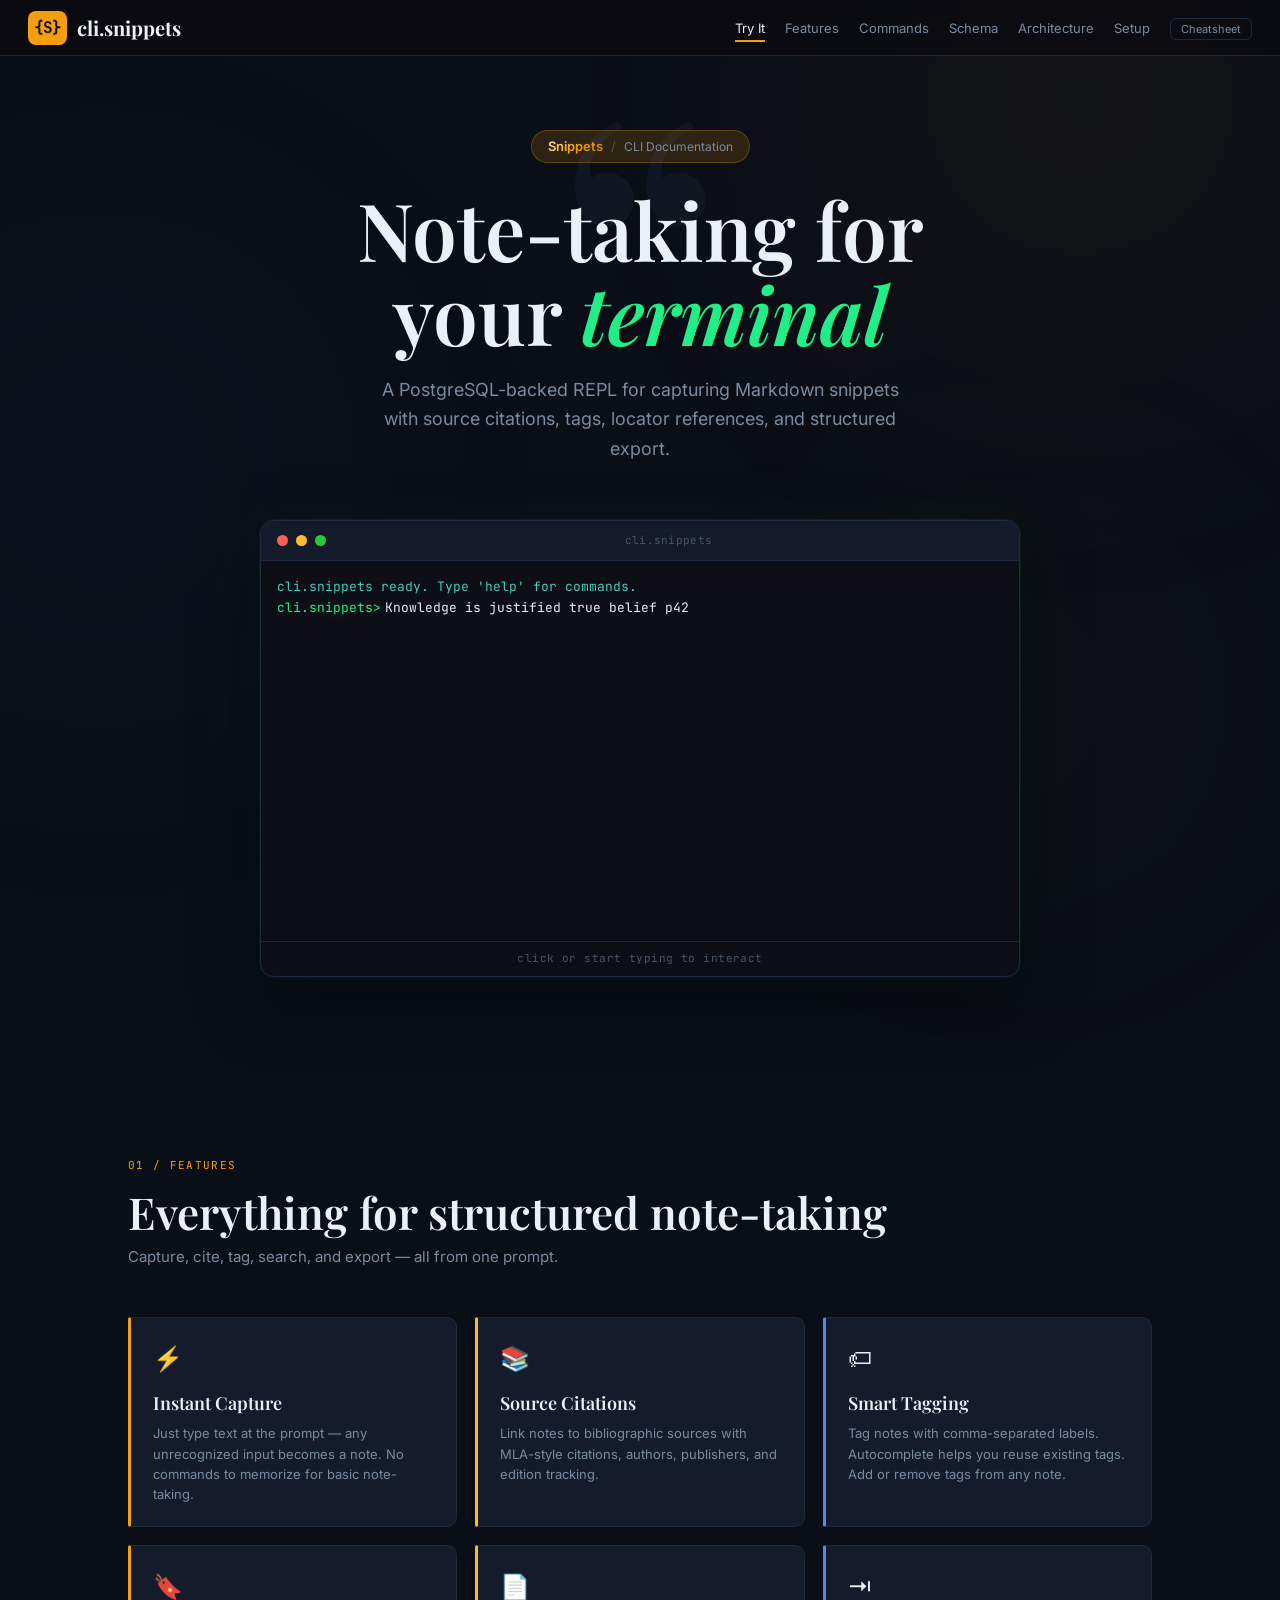
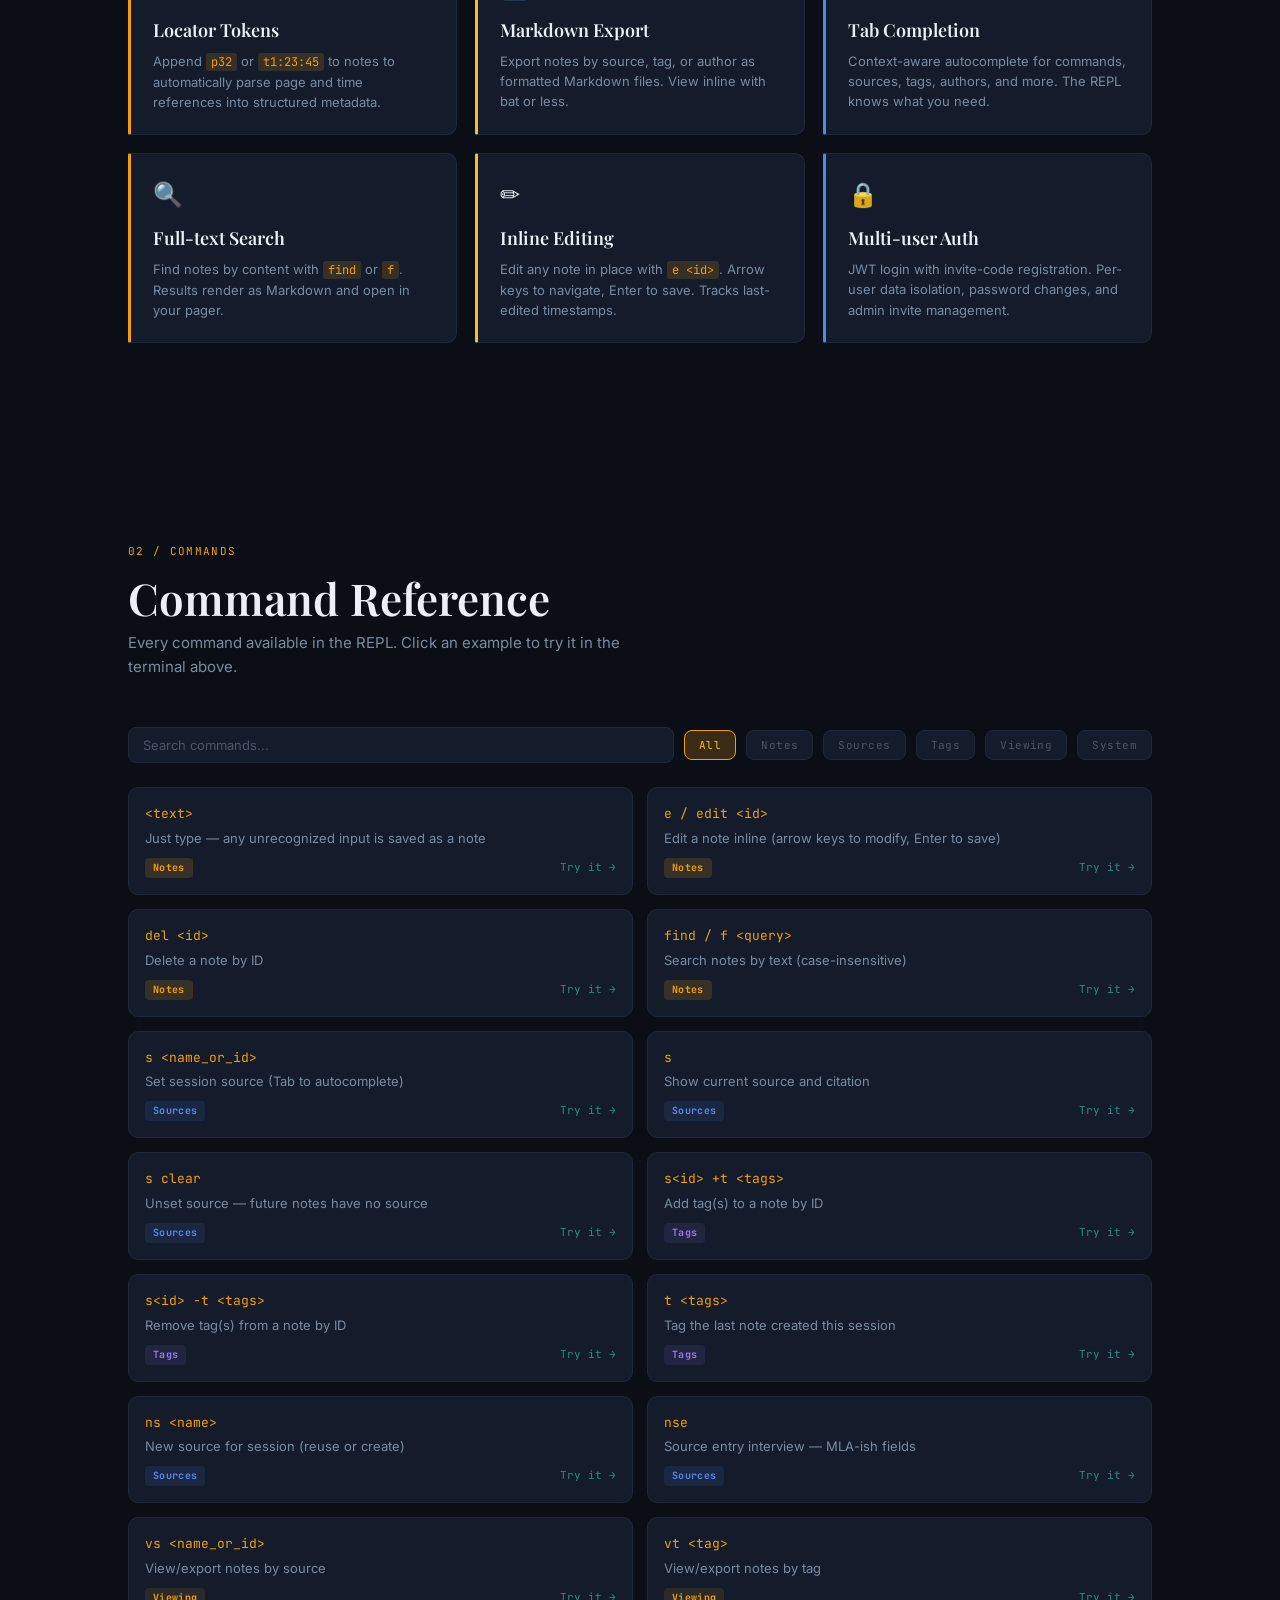
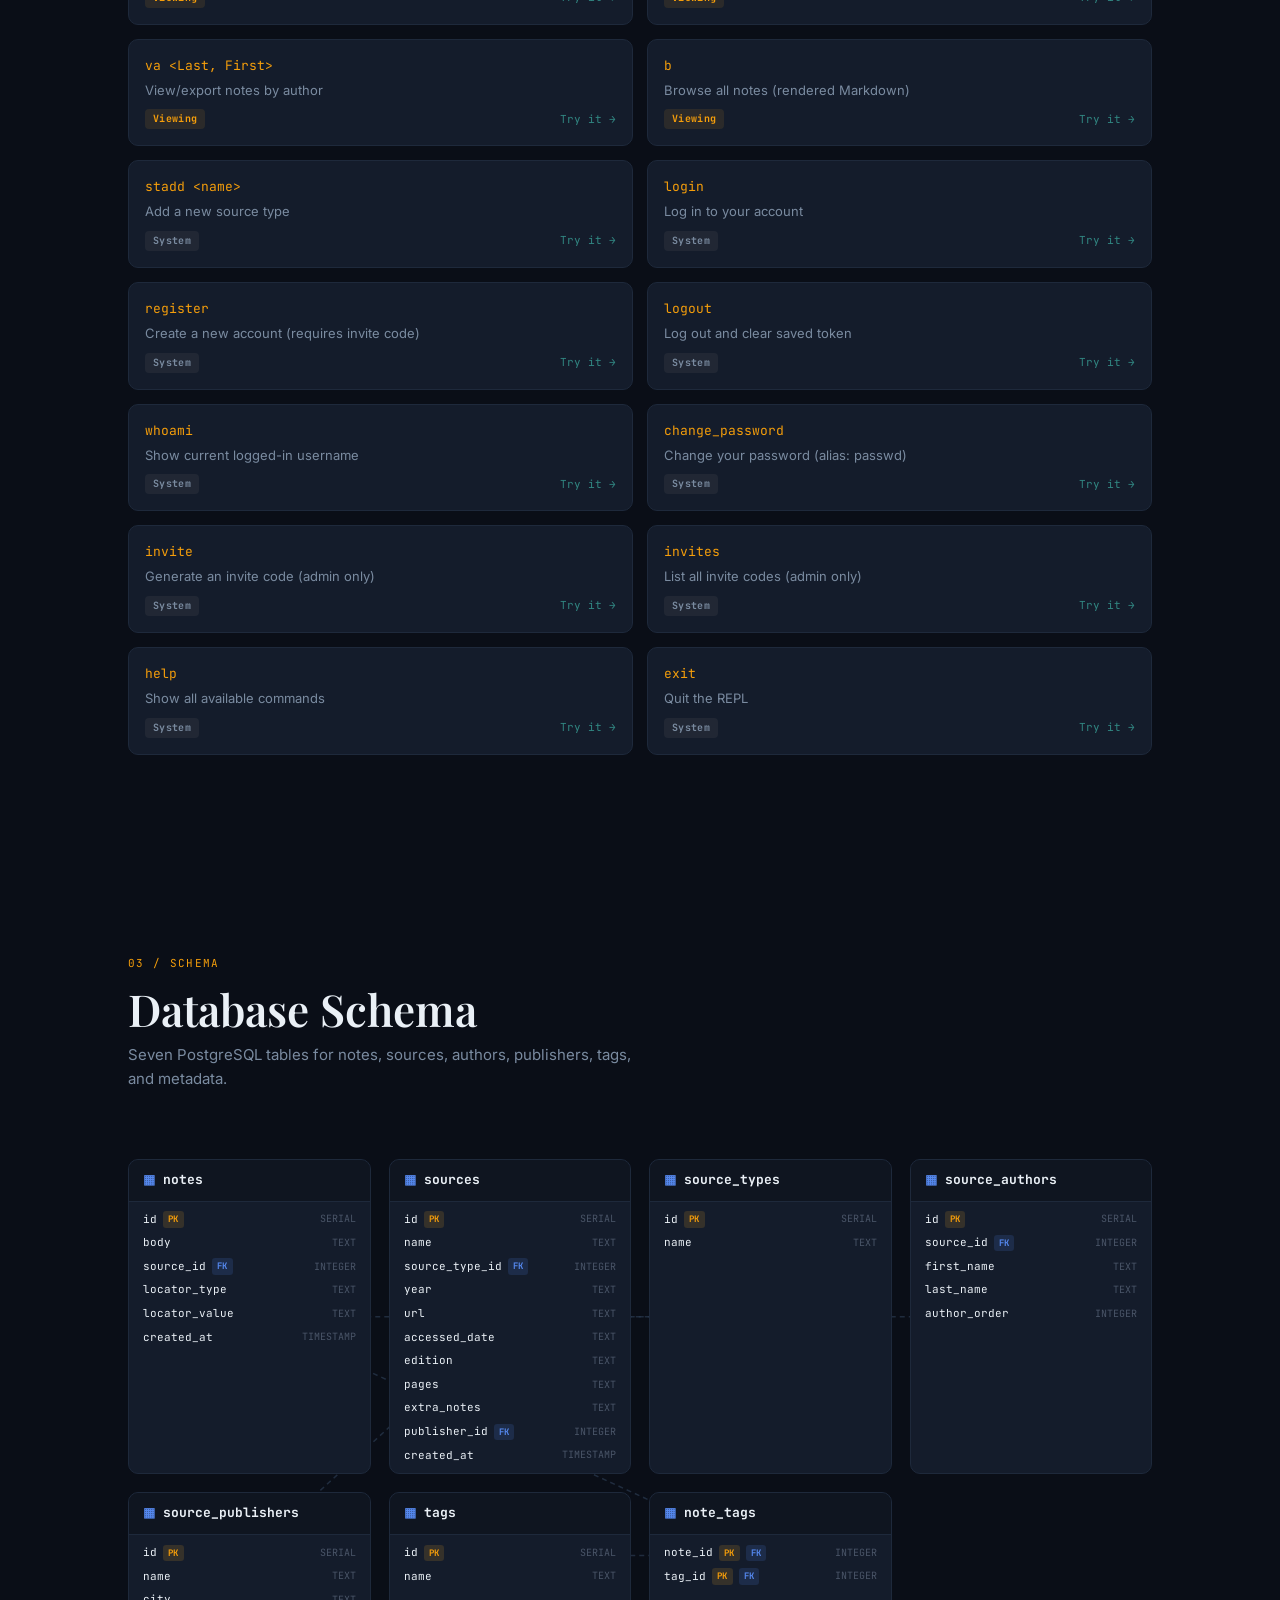
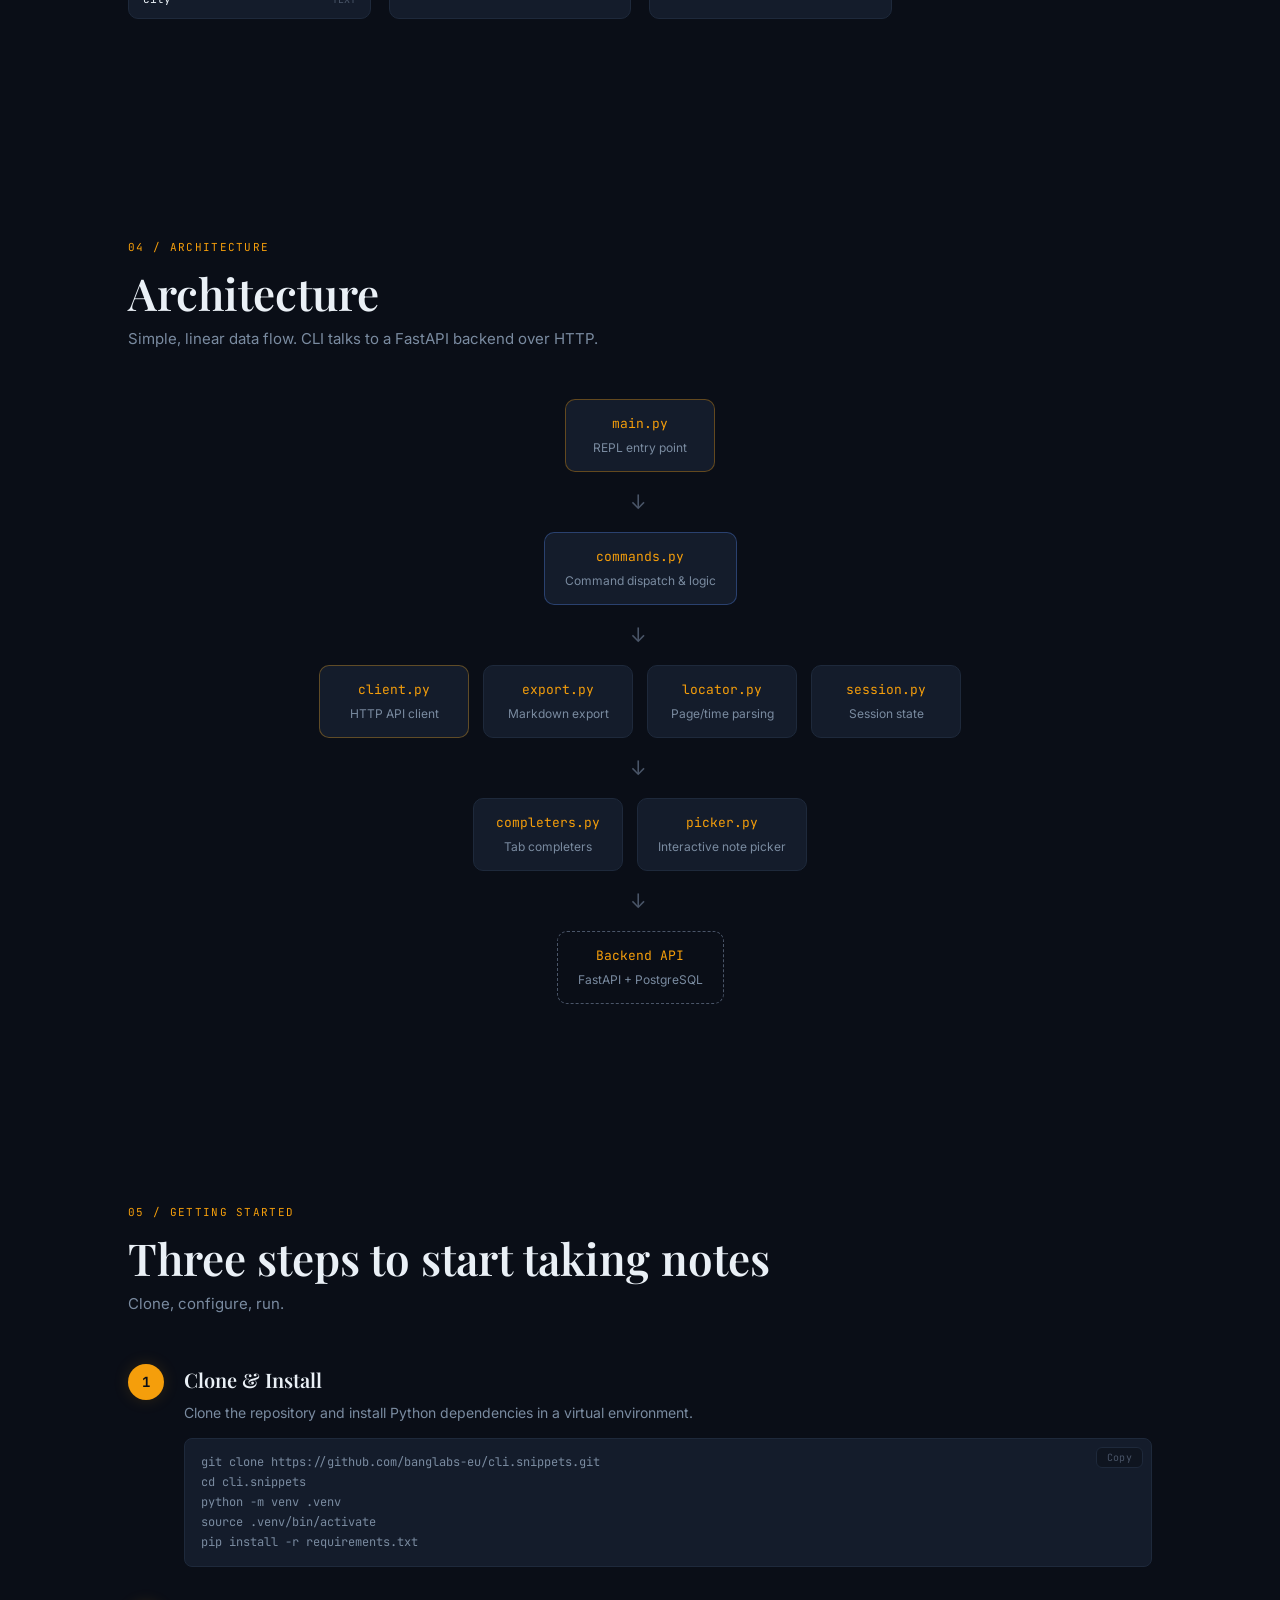
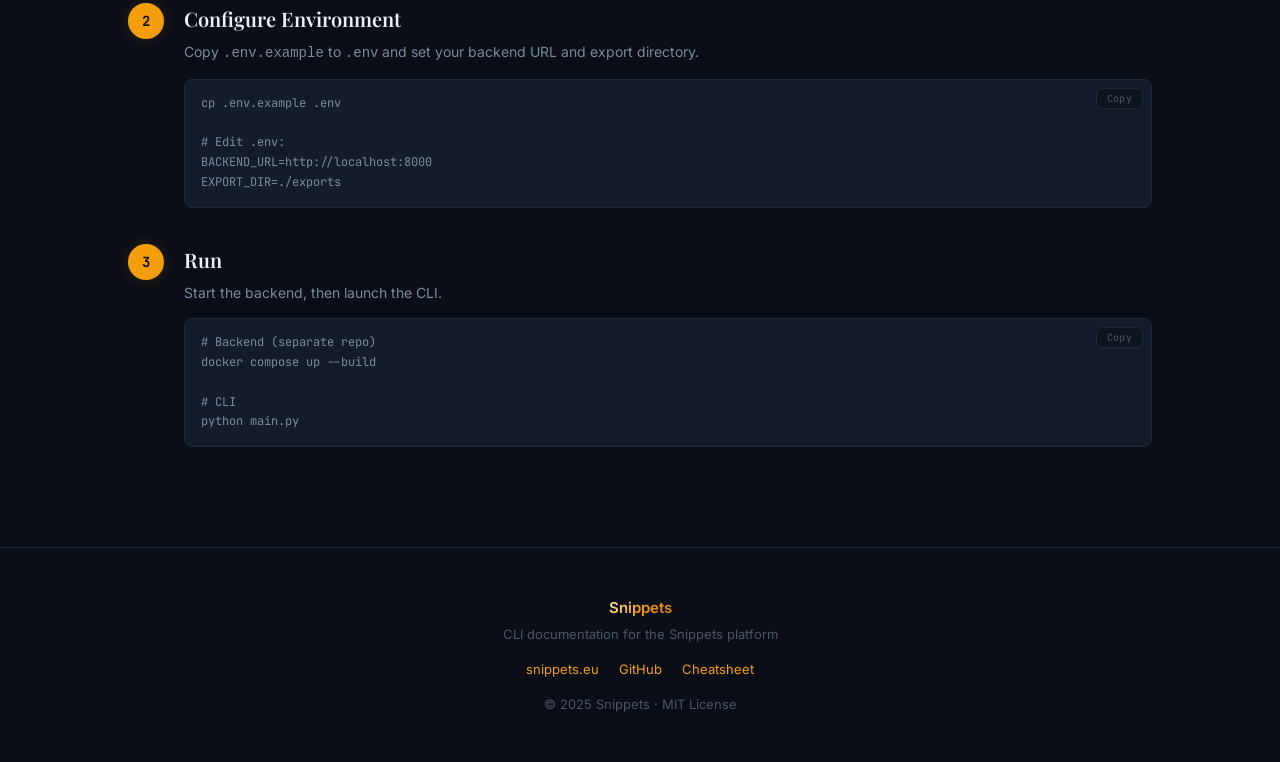
==== commit 768f064c: "Align docs design with Snippets brand and add 404 page Update fonts (Inter, Playfair Display, JetBra" ====
--- a/docs/index.html
+++ b/docs/index.html
@@ -3,101 +3,165 @@
 <head>
 <meta charset="UTF-8">
 <meta name="viewport" content="width=device-width, initial-scale=1.0">
-<title>Snippets CLI — Note-taking for your terminal</title>
+<title>cli.snippets — Note-taking for your terminal</title>
+<link rel="preconnect" href="https://fonts.googleapis.com">
+<link rel="preconnect" href="https://fonts.gstatic.com" crossorigin>
+<link rel="icon" href="data:image/svg+xml,<svg xmlns='http://www.w3.org/2000/svg' viewBox='0 0 32 32'><rect width='32' height='32' rx='6' fill='%23f59e0b'/><text x='16' y='23' text-anchor='middle' font-family='monospace' font-size='16' font-weight='bold' fill='%230a0e17'>{S}</text></svg>">
+<link href="https://fonts.googleapis.com/css2?family=Inter:wght@400;500;600;700&family=Playfair+Display:wght@700&family=JetBrains+Mono:wght@400;500&display=swap" rel="stylesheet">
 <style>
-/* ─── Reset & Base ─── */
+/* ─── Variables ─── */
+:root {
+  --bg: #0a0e17;
+  --bg-raised: #0f1520;
+  --bg-card: #141c2b;
+  --bg-card-hover: #1a2438;
+  --border: #1e293b;
+  --border-light: #2a3a50;
+  --text: #eaf0f6;
+  --text-dim: #7a8ba0;
+  --text-faint: #4a5568;
+  --accent: #f59e0b;
+  --accent-light: #fbbf24;
+  --accent-glow: rgba(245, 158, 11, 0.15);
+  --green: #22ee88;
+  --green-dim: #1a9960;
+  --green-glow: rgba(34, 238, 136, 0.10);
+  --amber: #f59e0b;
+  --blue: #5588ee;
+  --purple: #9977ee;
+  --rose: #ee4466;
+  --cyan: #44ccbb;
+  --font-display: 'Playfair Display', Georgia, 'Times New Roman', serif;
+  --font-body: 'Inter', -apple-system, BlinkMacSystemFont, 'Segoe UI', sans-serif;
+  --font-mono: 'JetBrains Mono', 'Fira Code', 'Cascadia Code', monospace;
+}
+
+/* ─── Reset ─── */
 *, *::before, *::after { box-sizing: border-box; margin: 0; padding: 0; }
 html { scroll-behavior: smooth; scroll-padding-top: 70px; }
 body {
-  font-family: -apple-system, BlinkMacSystemFont, 'Segoe UI', Roboto, sans-serif;
-  background: #0d1117;
-  color: #e6edf3;
+  font-family: var(--font-body);
+  background: var(--bg);
+  color: var(--text);
   line-height: 1.6;
   overflow-x: hidden;
 }
-::-webkit-scrollbar { width: 8px; }
-::-webkit-scrollbar-track { background: #161b22; }
-::-webkit-scrollbar-thumb { background: #30363d; border-radius: 4px; }
-
-/* ─── Monospace family ─── */
-.mono, code, pre, .terminal-body, .terminal-input {
-  font-family: 'SF Mono', 'Cascadia Code', 'Fira Code', 'JetBrains Mono', 'Consolas', monospace;
-}
-
-/* ─── Colors ─── */
-:root {
-  --bg: #0d1117;
-  --bg-secondary: #161b22;
-  --bg-tertiary: #21262d;
-  --border: #30363d;
-  --text: #e6edf3;
-  --text-muted: #8b949e;
-  --green: #3fb950;
-  --green-dim: #238636;
-  --blue: #58a6ff;
-  --orange: #d29922;
-  --purple: #bc8cff;
-  --red: #f85149;
-  --cyan: #79c0ff;
-}
+::-webkit-scrollbar { width: 6px; }
+::-webkit-scrollbar-track { background: var(--bg); }
+::-webkit-scrollbar-thumb { background: var(--border); border-radius: 3px; }
+.mono { font-family: var(--font-mono); }
+
+/* ─── Background glows ─── */
+.bg-glow {
+  position: fixed;
+  border-radius: 50%;
+  filter: blur(140px);
+  pointer-events: none;
+  z-index: -1;
+}
+.bg-glow-1 {
+  width: 600px; height: 600px;
+  background: var(--accent);
+  opacity: 0.045;
+  top: -200px; right: -100px;
+  animation: drift1 25s ease-in-out infinite;
+}
+.bg-glow-2 {
+  width: 500px; height: 500px;
+  background: var(--blue);
+  opacity: 0.04;
+  bottom: 20%; left: -150px;
+  animation: drift2 30s ease-in-out infinite;
+}
+.bg-glow-3 {
+  width: 400px; height: 400px;
+  background: var(--accent-light);
+  opacity: 0.03;
+  top: 55%; right: 5%;
+  animation: drift3 20s ease-in-out infinite;
+}
+@keyframes drift1 { 0%, 100% { transform: translate(0, 0); } 50% { transform: translate(30px, 20px); } }
+@keyframes drift2 { 0%, 100% { transform: translate(0, 0); } 50% { transform: translate(20px, -30px); } }
+@keyframes drift3 { 0%, 100% { transform: translate(0, 0); } 50% { transform: translate(-25px, 15px); } }
 
 /* ─── Navigation ─── */
 nav {
   position: fixed; top: 0; left: 0; right: 0;
   z-index: 1000;
-  background: rgba(13, 17, 23, 0.95);
-  backdrop-filter: blur(10px);
+  background: rgba(11, 11, 17, 0.88);
+  backdrop-filter: blur(16px);
+  -webkit-backdrop-filter: blur(16px);
   border-bottom: 1px solid var(--border);
-  padding: 0 24px;
-  height: 60px;
+  padding: 0 28px;
+  height: 56px;
   display: flex;
   align-items: center;
   justify-content: space-between;
 }
 .nav-brand {
-  font-weight: 700;
-  font-size: 18px;
-  color: var(--green);
-  text-decoration: none;
+  display: flex;
+  align-items: center;
+  gap: 12px;
+}
+.nav-logo {
   display: flex;
   align-items: center;
   gap: 10px;
-}
-.nav-brand span { color: var(--text-muted); font-weight: 400; }
-.nav-org {
-  font-size: 11px;
-  font-weight: 500;
-  color: #c7d2fe;
-  background: rgba(99, 102, 241, 0.12);
-  border: 1px solid rgba(99, 102, 241, 0.25);
-  border-radius: 6px;
-  padding: 2px 8px;
   text-decoration: none;
-  transition: background 0.2s, border-color 0.2s;
-}
-.nav-org:hover {
-  background: rgba(99, 102, 241, 0.2);
-  border-color: rgba(99, 102, 241, 0.5);
-}
-.nav-links { display: flex; gap: 24px; list-style: none; }
+  color: var(--text);
+}
+.logo-mark {
+  display: flex;
+  align-items: center;
+  justify-content: center;
+  min-width: 34px;
+  height: 34px;
+  padding: 0 6px;
+  background: var(--accent);
+  color: var(--bg);
+  font-family: var(--font-mono);
+  font-weight: 700;
+  font-size: 16px;
+  border-radius: 8px;
+  letter-spacing: -1px;
+}
+.logo-text {
+  font-family: var(--font-display);
+  font-size: 20px;
+  font-weight: 700;
+}
+.nav-links { display: flex; gap: 20px; list-style: none; align-items: center; }
 .nav-links a {
-  color: var(--text-muted);
+  color: var(--text-dim);
   text-decoration: none;
-  font-size: 14px;
+  font-size: 13px;
   padding: 4px 0;
   border-bottom: 2px solid transparent;
   transition: color 0.2s, border-color 0.2s;
 }
 .nav-links a:hover, .nav-links a.active {
   color: var(--text);
-  border-bottom-color: var(--green);
+  border-bottom-color: var(--accent);
+}
+.cheatsheet-link {
+  border: 1px solid var(--border) !important;
+  border-radius: 6px !important;
+  padding: 3px 10px !important;
+  font-size: 11px !important;
+  border-bottom: 1px solid var(--border) !important;
+  transition: border-color 0.2s, background 0.2s, color 0.2s !important;
+}
+.cheatsheet-link:hover {
+  border-color: var(--accent) !important;
+  background: var(--accent-glow) !important;
+  color: #fff !important;
 }
 .hamburger {
   display: none;
   background: none;
   border: none;
   color: var(--text);
-  font-size: 24px;
+  font-size: 22px;
   cursor: pointer;
   padding: 4px;
 }
@@ -106,11 +170,11 @@
   .nav-links {
     display: none;
     position: absolute;
-    top: 60px; left: 0; right: 0;
-    background: var(--bg-secondary);
+    top: 56px; left: 0; right: 0;
+    background: var(--bg-raised);
     border-bottom: 1px solid var(--border);
     flex-direction: column;
-    padding: 16px 24px;
+    padding: 16px 28px;
     gap: 12px;
   }
   .nav-links.open { display: flex; }
@@ -118,26 +182,39 @@
 
 /* ─── Sections ─── */
 section {
-  max-width: 1100px;
+  max-width: 1080px;
   margin: 0 auto;
-  padding: 80px 24px;
+  padding: 100px 28px;
+}
+.section-label {
+  font-family: var(--font-mono);
+  font-size: 11px;
+  letter-spacing: 0.12em;
+  text-transform: uppercase;
+  color: var(--accent);
+  display: block;
+  margin-bottom: 12px;
 }
 .section-title {
-  font-size: 32px;
-  font-weight: 700;
+  font-family: var(--font-display);
+  font-size: clamp(28px, 4vw, 44px);
+  font-weight: 600;
+  color: var(--text);
+  line-height: 1.15;
   margin-bottom: 8px;
 }
 .section-subtitle {
-  color: var(--text-muted);
-  font-size: 16px;
-  margin-bottom: 40px;
-}
-
-/* ─── Fade-in animation ─── */
+  color: var(--text-dim);
+  font-size: 15px;
+  margin-bottom: 48px;
+  max-width: 520px;
+}
+
+/* ─── Scroll reveal ─── */
 .fade-in {
   opacity: 0;
   transform: translateY(20px);
-  transition: opacity 0.6s ease-out, transform 0.6s ease-out;
+  transition: opacity 0.65s cubic-bezier(0.16, 1, 0.3, 1), transform 0.65s cubic-bezier(0.16, 1, 0.3, 1);
 }
 .fade-in.visible {
   opacity: 1;
@@ -146,226 +223,311 @@
 
 /* ─── Hero ─── */
 #hero {
-  padding-top: 120px;
+  padding-top: 130px;
+  padding-bottom: 80px;
   text-align: center;
-}
-.hero-title {
-  font-size: clamp(36px, 6vw, 56px);
-  font-weight: 800;
-  margin-bottom: 16px;
-  background: linear-gradient(135deg, var(--green), var(--blue));
+  position: relative;
+}
+#hero::before {
+  content: '\201C';
+  position: absolute;
+  font-family: var(--font-display);
+  font-size: min(40vw, 420px);
+  color: var(--border);
+  opacity: 0.35;
+  top: 40px;
+  left: 50%;
+  transform: translateX(-50%);
+  line-height: 1;
+  pointer-events: none;
+  user-select: none;
+}
+.hero-org-badge {
+  display: inline-flex;
+  align-items: center;
+  gap: 8px;
+  margin-bottom: 24px;
+  padding: 5px 16px;
+  border-radius: 20px;
+  background: var(--accent-glow);
+  border: 1px solid rgba(245, 158, 11, 0.25);
+  text-decoration: none;
+  transition: background 0.2s, border-color 0.2s;
+}
+.hero-org-badge:hover {
+  background: rgba(245, 158, 11, 0.2);
+  border-color: rgba(245, 158, 11, 0.4);
+}
+.hero-org-badge .org-name {
+  font-size: 13px;
+  font-weight: 600;
+  background: linear-gradient(135deg, #fef3c7, #f59e0b, #d97706);
   -webkit-background-clip: text;
   -webkit-text-fill-color: transparent;
   background-clip: text;
 }
+.hero-org-badge .org-sep { color: rgba(245, 158, 11, 0.35); font-size: 13px; }
+.hero-org-badge .org-project { font-size: 12px; color: var(--text-dim); }
+.hero-title {
+  font-family: var(--font-display);
+  font-size: clamp(42px, 7.5vw, 80px);
+  font-weight: 600;
+  line-height: 1.05;
+  margin-bottom: 20px;
+  color: var(--text);
+  position: relative;
+  z-index: 1;
+}
+.hero-title em {
+  font-style: italic;
+  color: var(--green);
+  -webkit-text-fill-color: var(--green);
+}
 .hero-subtitle {
-  font-size: clamp(16px, 2.5vw, 20px);
-  color: var(--text-muted);
-  max-width: 600px;
-  margin: 0 auto 48px;
+  font-family: var(--font-body);
+  font-size: clamp(15px, 2vw, 18px);
+  color: var(--text-dim);
+  max-width: 540px;
+  margin: 0 auto 56px;
+  line-height: 1.65;
+  position: relative;
+  z-index: 1;
 }
 
 /* ─── Terminal ─── */
 .terminal {
-  max-width: 780px;
+  max-width: 760px;
   margin: 0 auto;
-  background: #1a1b26;
-  border-radius: 12px;
+  background: #0e0e16;
+  border-radius: 14px;
   border: 1px solid var(--border);
   overflow: hidden;
   text-align: left;
-  box-shadow: 0 16px 48px rgba(0, 0, 0, 0.4);
+  position: relative;
+  box-shadow:
+    0 0 0 1px rgba(34, 238, 136, 0.06),
+    0 0 50px rgba(34, 238, 136, 0.04),
+    0 0 120px rgba(34, 238, 136, 0.02),
+    0 24px 64px rgba(0, 0, 0, 0.5);
+}
+.terminal::after {
+  content: '';
+  position: absolute;
+  inset: 0;
+  background: repeating-linear-gradient(
+    0deg,
+    transparent 0px,
+    transparent 3px,
+    rgba(0, 0, 0, 0.012) 3px,
+    rgba(0, 0, 0, 0.012) 6px
+  );
+  pointer-events: none;
+  border-radius: inherit;
+  z-index: 2;
 }
 .terminal-titlebar {
-  background: var(--bg-tertiary);
-  padding: 10px 16px;
+  background: var(--bg-card);
+  padding: 11px 16px;
   display: flex;
   align-items: center;
   gap: 8px;
   border-bottom: 1px solid var(--border);
-}
-.terminal-dot {
-  width: 12px; height: 12px;
-  border-radius: 50%;
-}
+  position: relative;
+  z-index: 1;
+}
+.terminal-dot { width: 11px; height: 11px; border-radius: 50%; }
 .terminal-dot.red { background: #ff5f56; }
 .terminal-dot.yellow { background: #ffbd2e; }
 .terminal-dot.green { background: #27c93f; }
 .terminal-titlebar-text {
   flex: 1;
   text-align: center;
-  font-size: 13px;
-  color: var(--text-muted);
+  font-family: var(--font-mono);
+  font-size: 11px;
+  color: var(--text-faint);
+  letter-spacing: 0.03em;
 }
 .terminal-body {
   padding: 16px;
   min-height: 380px;
   max-height: 480px;
   overflow-y: auto;
-  font-size: 14px;
-  line-height: 1.5;
-}
-.terminal-body::-webkit-scrollbar { width: 6px; }
-.terminal-body::-webkit-scrollbar-thumb { background: #30363d; border-radius: 3px; }
+  font-family: var(--font-mono);
+  font-size: 13px;
+  line-height: 1.55;
+  position: relative;
+  z-index: 1;
+}
+.terminal-body::-webkit-scrollbar { width: 5px; }
+.terminal-body::-webkit-scrollbar-thumb { background: var(--border); border-radius: 3px; }
 .terminal-line { white-space: pre-wrap; word-break: break-word; }
-.terminal-line.output { color: var(--text-muted); }
+.terminal-line.output { color: var(--text-dim); }
 .terminal-line.success { color: var(--green); }
 .terminal-line.info { color: var(--cyan); }
-.terminal-line.error { color: var(--red); }
-.terminal-line.accent { color: var(--orange); }
-.terminal-line.dim { color: #484f58; }
-.terminal-input-line {
-  display: flex;
-  align-items: center;
-}
+.terminal-line.error { color: var(--rose); }
+.terminal-line.accent { color: var(--amber); }
+.terminal-line.dim { color: #3d3d50; }
+.terminal-input-line { display: flex; align-items: center; }
 .terminal-prompt {
   color: var(--green);
   white-space: nowrap;
   margin-right: 4px;
+  text-shadow: 0 0 12px rgba(34, 238, 136, 0.3);
 }
 .terminal-input {
   flex: 1;
   background: none;
   border: none;
   color: var(--text);
-  font-size: 14px;
+  font-family: var(--font-mono);
+  font-size: 13px;
   outline: none;
   caret-color: var(--green);
-  font-family: inherit;
 }
 .terminal-cursor {
   display: inline-block;
   width: 8px;
-  height: 16px;
+  height: 15px;
   background: var(--green);
   animation: blink 1s step-end infinite;
   vertical-align: text-bottom;
-}
-@keyframes blink {
-  50% { opacity: 0; }
-}
+  box-shadow: 0 0 8px rgba(34, 238, 136, 0.4);
+}
+@keyframes blink { 50% { opacity: 0; } }
 .terminal-click-hint {
   text-align: center;
   padding: 8px;
-  font-size: 12px;
-  color: var(--text-muted);
+  font-size: 11px;
+  color: var(--text-faint);
   border-top: 1px solid var(--border);
+  font-family: var(--font-mono);
+  letter-spacing: 0.04em;
+  position: relative;
+  z-index: 1;
 }
 
 /* ─── Features ─── */
 .features-grid {
   display: grid;
   grid-template-columns: repeat(3, 1fr);
-  gap: 20px;
-}
-@media (max-width: 768px) {
-  .features-grid { grid-template-columns: repeat(2, 1fr); }
-}
-@media (max-width: 480px) {
-  .features-grid { grid-template-columns: 1fr; }
-}
+  gap: 18px;
+}
+@media (max-width: 768px) { .features-grid { grid-template-columns: repeat(2, 1fr); } }
+@media (max-width: 480px) { .features-grid { grid-template-columns: 1fr; } }
 .feature-card {
-  background: var(--bg-secondary);
+  background: var(--bg-card);
   border: 1px solid var(--border);
-  border-radius: 12px;
-  padding: 24px;
-  transition: transform 0.2s, border-color 0.2s;
-}
+  border-left: 3px solid var(--accent);
+  border-radius: 2px 10px 10px 2px;
+  padding: 22px;
+  transition: transform 0.25s cubic-bezier(0.16, 1, 0.3, 1), border-color 0.25s, box-shadow 0.25s;
+}
+.feature-card:nth-child(3n+2) { border-left-color: var(--accent-light); }
+.feature-card:nth-child(3n) { border-left-color: var(--blue); }
 .feature-card:hover {
-  transform: translateY(-4px);
-  border-color: var(--green-dim);
+  transform: translateY(-3px);
+  box-shadow: 0 8px 28px rgba(0, 0, 0, 0.25);
 }
 .feature-icon {
-  font-size: 28px;
-  margin-bottom: 12px;
+  font-size: 24px;
+  margin-bottom: 10px;
   display: block;
+  filter: grayscale(0.1);
 }
 .feature-card h3 {
-  font-size: 16px;
-  margin-bottom: 8px;
+  font-family: var(--font-display);
+  font-size: 18px;
+  font-weight: 600;
+  margin-bottom: 6px;
+  color: var(--text);
 }
 .feature-card p {
-  font-size: 14px;
-  color: var(--text-muted);
+  font-size: 13px;
+  color: var(--text-dim);
+  line-height: 1.55;
+}
+.feature-card code {
+  font-family: var(--font-mono);
+  font-size: 12px;
+  color: var(--accent);
+  background: var(--accent-glow);
+  padding: 1px 5px;
+  border-radius: 3px;
 }
 
 /* ─── Commands ─── */
-.cheatsheet-link {
-  border: 1px solid var(--border) !important;
-  border-radius: 6px !important;
-  padding: 4px 12px !important;
-  font-size: 12px !important;
-  transition: border-color 0.2s, background 0.2s, color 0.2s !important;
-}
-.cheatsheet-link:hover {
-  border-color: var(--blue) !important;
-  background: rgba(88, 166, 255, 0.1);
-  color: #fff !important;
-}
 .commands-toolbar {
   display: flex;
-  gap: 12px;
+  gap: 10px;
   margin-bottom: 24px;
   flex-wrap: wrap;
   align-items: center;
 }
 .commands-search {
   flex: 1;
-  min-width: 200px;
-  background: var(--bg-secondary);
+  min-width: 180px;
+  background: var(--bg-card);
   border: 1px solid var(--border);
   border-radius: 8px;
-  padding: 10px 14px;
+  padding: 9px 14px;
   color: var(--text);
-  font-size: 14px;
+  font-family: var(--font-body);
+  font-size: 13px;
   outline: none;
-  transition: border-color 0.2s;
-}
-.commands-search:focus { border-color: var(--green); }
-.commands-search::placeholder { color: var(--text-muted); }
+  transition: border-color 0.2s, box-shadow 0.2s;
+}
+.commands-search:focus {
+  border-color: var(--accent);
+  box-shadow: 0 0 0 3px var(--accent-glow);
+}
+.commands-search::placeholder { color: var(--text-faint); }
 .filter-btn {
-  background: var(--bg-secondary);
+  background: var(--bg-card);
   border: 1px solid var(--border);
   border-radius: 8px;
-  padding: 8px 14px;
-  color: var(--text-muted);
-  font-size: 13px;
+  padding: 7px 14px;
+  color: var(--text-faint);
+  font-family: var(--font-mono);
+  font-size: 11px;
+  letter-spacing: 0.04em;
   cursor: pointer;
   transition: all 0.2s;
 }
-.filter-btn:hover { border-color: var(--text-muted); color: var(--text); }
+.filter-btn:hover { border-color: var(--text-faint); color: var(--text-dim); }
 .filter-btn.active {
-  background: var(--green-dim);
-  border-color: var(--green);
-  color: #fff;
+  background: rgba(245, 158, 11, 0.2);
+  border-color: var(--accent);
+  color: var(--accent-light);
 }
 .commands-grid {
   display: grid;
   grid-template-columns: repeat(2, 1fr);
-  gap: 16px;
-}
-@media (max-width: 768px) {
-  .commands-grid { grid-template-columns: 1fr; }
-}
+  gap: 14px;
+}
+@media (max-width: 768px) { .commands-grid { grid-template-columns: 1fr; } }
 .command-card {
-  background: var(--bg-secondary);
+  background: var(--bg-card);
   border: 1px solid var(--border);
   border-radius: 10px;
   padding: 16px;
-  transition: border-color 0.2s;
-}
-.command-card:hover { border-color: var(--green-dim); }
+  transition: border-color 0.2s, box-shadow 0.2s;
+}
+.command-card:hover {
+  border-color: var(--border-light);
+  box-shadow: 0 4px 16px rgba(0, 0, 0, 0.15);
+}
 .command-card.hidden { display: none; }
 .command-syntax {
-  font-family: 'SF Mono', 'Cascadia Code', 'Fira Code', monospace;
-  font-size: 14px;
-  color: var(--green);
+  font-family: var(--font-mono);
+  font-size: 13px;
+  color: var(--accent);
   margin-bottom: 4px;
 }
 .command-desc {
   font-size: 13px;
-  color: var(--text-muted);
-  margin-bottom: 8px;
+  color: var(--text-dim);
+  margin-bottom: 10px;
+  line-height: 1.45;
 }
 .command-meta {
   display: flex;
@@ -374,22 +536,25 @@
   gap: 8px;
 }
 .command-badge {
+  font-family: var(--font-mono);
+  font-size: 10px;
+  padding: 2px 8px;
+  border-radius: 4px;
+  font-weight: 700;
+  letter-spacing: 0.03em;
+}
+.badge-notes { background: var(--accent-glow); color: var(--accent); }
+.badge-sources { background: rgba(85, 136, 238, 0.1); color: var(--blue); }
+.badge-tags { background: rgba(153, 119, 238, 0.1); color: var(--purple); }
+.badge-viewing { background: rgba(238, 166, 34, 0.1); color: var(--amber); }
+.badge-system { background: rgba(144, 138, 130, 0.1); color: var(--text-dim); }
+.command-try {
+  font-family: var(--font-mono);
   font-size: 11px;
-  padding: 2px 8px;
-  border-radius: 12px;
-  font-weight: 600;
-}
-.badge-notes { background: rgba(63, 185, 80, 0.15); color: var(--green); }
-.badge-sources { background: rgba(88, 166, 255, 0.15); color: var(--blue); }
-.badge-tags { background: rgba(188, 140, 255, 0.15); color: var(--purple); }
-.badge-viewing { background: rgba(210, 153, 34, 0.15); color: var(--orange); }
-.badge-system { background: rgba(139, 148, 158, 0.15); color: var(--text-muted); }
-.command-try {
-  font-size: 12px;
-  color: var(--blue);
+  color: var(--cyan);
   cursor: pointer;
   text-decoration: none;
-  opacity: 0.7;
+  opacity: 0.6;
   transition: opacity 0.2s;
 }
 .command-try:hover { opacity: 1; text-decoration: underline; }
@@ -401,51 +566,61 @@
 }
 .schema-grid {
   display: grid;
-  grid-template-columns: repeat(auto-fit, minmax(220px, 1fr));
-  gap: 20px;
+  grid-template-columns: repeat(auto-fit, minmax(210px, 1fr));
+  gap: 18px;
   position: relative;
   z-index: 1;
 }
 .table-card {
-  background: var(--bg-secondary);
+  background: var(--bg-card);
   border: 1px solid var(--border);
   border-radius: 10px;
   overflow: hidden;
+  transition: border-color 0.2s, box-shadow 0.2s;
+}
+.table-card:hover {
+  border-color: var(--border-light);
+  box-shadow: 0 4px 20px rgba(0, 0, 0, 0.2);
 }
 .table-card-header {
-  background: var(--bg-tertiary);
+  background: var(--bg-raised);
   padding: 10px 14px;
+  font-family: var(--font-mono);
   font-weight: 700;
-  font-size: 14px;
+  font-size: 13px;
   border-bottom: 1px solid var(--border);
   display: flex;
   align-items: center;
   gap: 8px;
 }
 .table-card-header .table-icon { color: var(--blue); }
-.table-card-fields { padding: 8px 0; }
+.table-card-fields { padding: 6px 0; }
 .table-field {
-  padding: 4px 14px;
-  font-size: 13px;
+  padding: 3px 14px;
+  font-size: 12px;
   display: flex;
   align-items: center;
-  gap: 8px;
+  gap: 6px;
 }
 .table-field code {
-  font-size: 12px;
+  font-family: var(--font-mono);
+  font-size: 11px;
   color: var(--text);
 }
 .field-badge {
+  font-family: var(--font-mono);
+  font-size: 9px;
+  padding: 1px 5px;
+  border-radius: 3px;
+  font-weight: 700;
+  letter-spacing: 0.03em;
+}
+.field-pk { background: rgba(238, 166, 34, 0.15); color: var(--amber); }
+.field-fk { background: rgba(85, 136, 238, 0.15); color: var(--blue); }
+.field-type {
+  color: var(--text-faint);
+  font-family: var(--font-mono);
   font-size: 10px;
-  padding: 1px 5px;
-  border-radius: 4px;
-  font-weight: 700;
-}
-.field-pk { background: rgba(210, 153, 34, 0.2); color: var(--orange); }
-.field-fk { background: rgba(88, 166, 255, 0.2); color: var(--blue); }
-.field-type {
-  color: var(--text-muted);
-  font-size: 11px;
   margin-left: auto;
 }
 .schema-svg {
@@ -456,67 +631,74 @@
   pointer-events: none;
 }
 .schema-svg line {
-  stroke: var(--border);
+  stroke: var(--border-light);
   stroke-width: 1.5;
-  stroke-dasharray: 6, 4;
+  stroke-dasharray: 5, 4;
+  opacity: 0.7;
 }
 
 /* ─── Architecture ─── */
 .arch-flow {
   display: flex;
   flex-direction: column;
-  gap: 24px;
+  gap: 20px;
 }
 .arch-row {
   display: flex;
   justify-content: center;
-  gap: 16px;
+  gap: 14px;
   flex-wrap: wrap;
 }
 .arch-card {
-  background: var(--bg-secondary);
+  background: var(--bg-card);
   border: 1px solid var(--border);
   border-radius: 10px;
-  padding: 16px 20px;
-  min-width: 160px;
+  padding: 14px 20px;
+  min-width: 150px;
   text-align: center;
-  transition: transform 0.2s, border-color 0.2s;
+  transition: transform 0.2s, border-color 0.2s, box-shadow 0.2s;
 }
 .arch-card:hover {
-  transform: translateY(-3px);
-  border-color: var(--green-dim);
+  transform: translateY(-2px);
+  box-shadow: 0 6px 20px rgba(0, 0, 0, 0.2);
 }
 .arch-card .filename {
-  font-family: 'SF Mono', 'Cascadia Code', monospace;
-  font-size: 14px;
-  color: var(--green);
-  margin-bottom: 4px;
+  font-family: var(--font-mono);
+  font-size: 13px;
+  color: var(--accent);
+  margin-bottom: 3px;
 }
 .arch-card .filedesc {
   font-size: 12px;
-  color: var(--text-muted);
+  color: var(--text-dim);
 }
 .arch-card .lines {
-  font-size: 11px;
-  color: var(--text-muted);
-  opacity: 0.6;
+  font-family: var(--font-mono);
+  font-size: 10px;
+  color: var(--text-faint);
   margin-top: 4px;
 }
 .arch-arrow {
   text-align: center;
-  color: var(--text-muted);
-  font-size: 24px;
+  color: var(--text-faint);
+  font-size: 20px;
   line-height: 1;
-}
-.arch-card.entry { border-color: var(--green-dim); }
-.arch-card.core { border-color: var(--blue); border-opacity: 0.4; }
-.arch-card.data { border-color: var(--orange); border-opacity: 0.4; }
+  letter-spacing: 4px;
+}
+.arch-card.entry { border-color: rgba(245, 158, 11, 0.35); }
+.arch-card.core { border-color: rgba(85, 136, 238, 0.35); }
+.arch-card.data { border-color: rgba(238, 166, 34, 0.35); }
+.arch-card.external {
+  border-style: dashed;
+  border-color: var(--text-faint);
+  background: transparent;
+}
 
 /* ─── Setup ─── */
 .setup-steps {
   display: flex;
   flex-direction: column;
-  gap: 32px;
+  gap: 36px;
 }
 .setup-step {
   display: flex;
@@ -524,109 +706,84 @@
   align-items: flex-start;
 }
 .step-number {
-  width: 40px; height: 40px;
-  min-width: 40px;
-  background: var(--green-dim);
+  width: 36px; height: 36px;
+  min-width: 36px;
+  background: var(--accent);
   border-radius: 50%;
   display: flex;
   align-items: center;
   justify-content: center;
+  font-family: var(--font-mono);
   font-weight: 700;
-  font-size: 16px;
-  color: #fff;
+  font-size: 14px;
+  color: var(--bg);
+  box-shadow: 0 0 16px var(--accent-glow);
 }
 .step-content { flex: 1; }
 .step-content h3 {
-  font-size: 18px;
-  margin-bottom: 8px;
+  font-family: var(--font-display);
+  font-size: 20px;
+  font-weight: 600;
+  margin-bottom: 6px;
 }
 .step-content p {
-  color: var(--text-muted);
+  color: var(--text-dim);
   font-size: 14px;
-  margin-bottom: 12px;
+  margin-bottom: 14px;
 }
 .code-block {
   position: relative;
-  background: var(--bg-secondary);
+  background: var(--bg-card);
   border: 1px solid var(--border);
   border-radius: 8px;
   overflow: hidden;
 }
 .code-block pre {
   padding: 14px 16px;
-  font-size: 13px;
+  font-family: var(--font-mono);
+  font-size: 12px;
   overflow-x: auto;
-  line-height: 1.6;
+  line-height: 1.65;
+  color: var(--text-dim);
 }
 .code-block .copy-btn {
   position: absolute;
   top: 8px; right: 8px;
-  background: var(--bg-tertiary);
+  background: var(--bg-raised);
   border: 1px solid var(--border);
   border-radius: 6px;
-  color: var(--text-muted);
-  font-size: 12px;
-  padding: 4px 10px;
+  color: var(--text-faint);
+  font-family: var(--font-mono);
+  font-size: 10px;
+  padding: 3px 10px;
   cursor: pointer;
   transition: all 0.2s;
+  letter-spacing: 0.03em;
 }
 .code-block .copy-btn:hover {
   color: var(--text);
-  border-color: var(--text-muted);
-}
-
-/* ─── Bang Labs badge ─── */
-.hero-org-badge {
-  display: inline-flex;
-  align-items: center;
-  gap: 8px;
-  margin-bottom: 20px;
-  padding: 6px 16px;
-  border-radius: 20px;
-  background: rgba(99, 102, 241, 0.1);
-  border: 1px solid rgba(99, 102, 241, 0.25);
-  text-decoration: none;
-  transition: background 0.2s, border-color 0.2s;
-}
-.hero-org-badge:hover {
-  background: rgba(99, 102, 241, 0.18);
-  border-color: rgba(99, 102, 241, 0.5);
-}
-.hero-org-badge .org-name {
-  font-size: 14px;
-  font-weight: 600;
-  background: linear-gradient(135deg, #c7d2fe, #6366f1, #06b6d4);
-  -webkit-background-clip: text;
-  -webkit-text-fill-color: transparent;
-  background-clip: text;
-}
-.hero-org-badge .org-sep {
-  color: rgba(99, 102, 241, 0.4);
-  font-size: 14px;
-}
-.hero-org-badge .org-project {
-  font-size: 13px;
-  color: var(--text-muted);
+  border-color: var(--text-faint);
 }
 
 /* ─── Footer ─── */
 footer {
   border-top: 1px solid var(--border);
-  padding: 40px 24px;
+  padding: 48px 28px;
   text-align: center;
-  color: var(--text-muted);
+  color: var(--text-faint);
   font-size: 13px;
 }
 footer a {
-  color: var(--blue);
+  color: var(--accent);
   text-decoration: none;
-}
-footer a:hover { text-decoration: underline; }
+  transition: color 0.2s;
+}
+footer a:hover { color: var(--accent-light); text-decoration: underline; }
 .footer-brand {
-  font-size: 16px;
+  font-size: 15px;
   font-weight: 600;
   margin-bottom: 4px;
-  background: linear-gradient(135deg, #c7d2fe, #6366f1, #06b6d4);
+  background: linear-gradient(135deg, #fef3c7, #f59e0b, #d97706);
   -webkit-background-clip: text;
   -webkit-text-fill-color: transparent;
   background-clip: text;
@@ -635,16 +792,36 @@
 .footer-links {
   display: flex;
   justify-content: center;
-  gap: 16px;
-  margin-top: 12px;
-}
+  gap: 20px;
+  margin-top: 14px;
+}
+
+/* ─── Stagger children ─── */
+.stagger > .fade-in:nth-child(2) { transition-delay: 60ms; }
+.stagger > .fade-in:nth-child(3) { transition-delay: 120ms; }
+.stagger > .fade-in:nth-child(4) { transition-delay: 180ms; }
+.stagger > .fade-in:nth-child(5) { transition-delay: 240ms; }
+.stagger > .fade-in:nth-child(6) { transition-delay: 300ms; }
+.stagger > .fade-in:nth-child(7) { transition-delay: 360ms; }
+.stagger > .fade-in:nth-child(8) { transition-delay: 420ms; }
+.stagger > .fade-in:nth-child(9) { transition-delay: 480ms; }
 </style>
 </head>
 <body>
 
-<!-- ─── Navigation ─── -->
+<!-- Atmosphere -->
+<div class="bg-glow bg-glow-1"></div>
+<div class="bg-glow bg-glow-2"></div>
+<div class="bg-glow bg-glow-3"></div>
+
+<!-- Navigation -->
 <nav>
-  <div class="nav-brand"><a href="#hero" style="color:inherit;text-decoration:none">&gt;_ snippets<span>.cli</span></a> <a href="https://bang-labs.eu" class="nav-org" target="_blank" rel="noopener">Bang Labs</a></div>
+  <div class="nav-brand">
+    <a href="#hero" class="nav-logo">
+      <span class="logo-mark">{S}</span>
+      <span class="logo-text">cli.snippets</span>
+    </a>
+  </div>
   <button class="hamburger" aria-label="Menu">&#9776;</button>
   <ul class="nav-links">
     <li><a href="#hero">Try It</a></li>
@@ -653,19 +830,19 @@
     <li><a href="#schema">Schema</a></li>
     <li><a href="#architecture">Architecture</a></li>
     <li><a href="#setup">Setup</a></li>
-    <li><a href="cheatsheet.html" class="cheatsheet-link" target="_blank">Cheatsheet (PDF)</a></li>
+    <li><a href="cheatsheet.html" class="cheatsheet-link" target="_blank">Cheatsheet</a></li>
   </ul>
 </nav>
 
-<!-- ─── Hero + Terminal ─── -->
+<!-- Hero + Terminal -->
 <section id="hero">
   <div class="fade-in">
-    <a href="https://bang-labs.eu" class="hero-org-badge" target="_blank" rel="noopener">
-      <span class="org-name">Bang Labs</span>
+    <a href="https://snippets.eu" class="hero-org-badge">
+      <span class="org-name">Snippets</span>
       <span class="org-sep">/</span>
-      <span class="org-project">snippets-cli</span>
+      <span class="org-project">CLI Documentation</span>
     </a>
-    <h1 class="hero-title">Note-taking for your terminal</h1>
+    <h1 class="hero-title">Note-taking for<br>your <em>terminal</em></h1>
     <p class="hero-subtitle">A PostgreSQL-backed REPL for capturing Markdown snippets with source citations, tags, locator references, and structured export.</p>
   </div>
 
@@ -674,21 +851,22 @@
       <span class="terminal-dot red"></span>
       <span class="terminal-dot yellow"></span>
       <span class="terminal-dot green"></span>
-      <span class="terminal-titlebar-text">snippets-cli</span>
+      <span class="terminal-titlebar-text">cli.snippets</span>
     </div>
     <div class="terminal-body" id="terminal-body">
-      <div class="terminal-line info">Snippets CLI ready. Type 'help' for commands.</div>
+      <div class="terminal-line info">cli.snippets ready. Type 'help' for commands.</div>
       <div class="terminal-line dim"></div>
     </div>
-    <div class="terminal-click-hint" id="terminal-hint">Click or start typing to interact</div>
+    <div class="terminal-click-hint" id="terminal-hint">click or start typing to interact</div>
   </div>
 </section>
 
-<!-- ─── Features ─── -->
+<!-- Features -->
 <section id="features">
-  <h2 class="section-title fade-in">Features</h2>
-  <p class="section-subtitle fade-in">Everything you need for structured note-taking, right in your terminal.</p>
-  <div class="features-grid">
+  <span class="section-label fade-in">01 / Features</span>
+  <h2 class="section-title fade-in">Everything for structured note-taking</h2>
+  <p class="section-subtitle fade-in">Capture, cite, tag, search, and export &mdash; all from one prompt.</p>
+  <div class="features-grid stagger">
     <div class="feature-card fade-in">
       <span class="feature-icon">&#9889;</span>
       <h3>Instant Capture</h3>
@@ -717,15 +895,31 @@
     <div class="feature-card fade-in">
       <span class="feature-icon">&#8677;</span>
       <h3>Tab Completion</h3>
-      <p>Context-aware autocomplete for sources, tags, authors, and more. The REPL knows what you need.</p>
+      <p>Context-aware autocomplete for commands, sources, tags, authors, and more. The REPL knows what you need.</p>
+    </div>
+    <div class="feature-card fade-in">
+      <span class="feature-icon">&#128269;</span>
+      <h3>Full-text Search</h3>
+      <p>Find notes by content with <code>find</code> or <code>f</code>. Results render as Markdown and open in your pager.</p>
+    </div>
+    <div class="feature-card fade-in">
+      <span class="feature-icon">&#9999;</span>
+      <h3>Inline Editing</h3>
+      <p>Edit any note in place with <code>e &lt;id&gt;</code>. Arrow keys to navigate, Enter to save. Tracks last-edited timestamps.</p>
+    </div>
+    <div class="feature-card fade-in">
+      <span class="feature-icon">&#128274;</span>
+      <h3>Multi-user Auth</h3>
+      <p>JWT login with invite-code registration. Per-user data isolation, password changes, and admin invite management.</p>
     </div>
   </div>
 </section>
 
-<!-- ─── Commands ─── -->
+<!-- Commands -->
 <section id="commands">
+  <span class="section-label fade-in">02 / Commands</span>
   <h2 class="section-title fade-in">Command Reference</h2>
-  <p class="section-subtitle fade-in">Every command available in the REPL. Click an example to try it in the terminal.</p>
+  <p class="section-subtitle fade-in">Every command available in the REPL. Click an example to try it in the terminal above.</p>
 
   <div class="commands-toolbar fade-in">
     <input type="text" class="commands-search" id="commands-search" placeholder="Search commands...">
@@ -737,91 +931,84 @@
     <button class="filter-btn" data-filter="system">System</button>
   </div>
 
-  <div class="commands-grid" id="commands-grid">
-    <!-- Populated by JS -->
-  </div>
+  <div class="commands-grid" id="commands-grid"></div>
 </section>
 
-<!-- ─── Schema ─── -->
+<!-- Schema -->
 <section id="schema">
+  <span class="section-label fade-in">03 / Schema</span>
   <h2 class="section-title fade-in">Database Schema</h2>
   <p class="section-subtitle fade-in">Seven PostgreSQL tables for notes, sources, authors, publishers, tags, and metadata.</p>
   <div class="schema-container fade-in" id="schema-container">
     <svg class="schema-svg" id="schema-svg"></svg>
-    <div class="schema-grid" id="schema-grid">
-      <!-- Populated by JS -->
-    </div>
+    <div class="schema-grid" id="schema-grid"></div>
   </div>
 </section>
 
-<!-- ─── Architecture ─── -->
+<!-- Architecture -->
 <section id="architecture">
+  <span class="section-label fade-in">04 / Architecture</span>
   <h2 class="section-title fade-in">Architecture</h2>
-  <p class="section-subtitle fade-in">Nine files, ~1,650 lines. Simple, linear data flow.</p>
+  <p class="section-subtitle fade-in">Simple, linear data flow. CLI talks to a FastAPI backend over HTTP.</p>
   <div class="arch-flow fade-in">
     <div class="arch-row">
       <div class="arch-card entry">
         <div class="filename">main.py</div>
         <div class="filedesc">REPL entry point</div>
-        <div class="lines">54 lines</div>
       </div>
     </div>
     <div class="arch-arrow">&darr;</div>
     <div class="arch-row">
       <div class="arch-card core">
         <div class="filename">commands.py</div>
-        <div class="filedesc">Command dispatch + logic</div>
-        <div class="lines">474 lines</div>
+        <div class="filedesc">Command dispatch &amp; logic</div>
       </div>
     </div>
     <div class="arch-arrow">&darr;</div>
     <div class="arch-row">
       <div class="arch-card data">
-        <div class="filename">db.py</div>
-        <div class="filedesc">Data access layer (SQL)</div>
-        <div class="lines">487 lines</div>
+        <div class="filename">client.py</div>
+        <div class="filedesc">HTTP API client</div>
       </div>
       <div class="arch-card">
         <div class="filename">export.py</div>
         <div class="filedesc">Markdown export</div>
-        <div class="lines">155 lines</div>
       </div>
       <div class="arch-card">
         <div class="filename">locator.py</div>
         <div class="filedesc">Page/time parsing</div>
-        <div class="lines">43 lines</div>
       </div>
       <div class="arch-card">
         <div class="filename">session.py</div>
         <div class="filedesc">Session state</div>
-        <div class="lines">12 lines</div>
       </div>
     </div>
     <div class="arch-arrow">&darr;</div>
     <div class="arch-row">
       <div class="arch-card">
+        <div class="filename">completers.py</div>
+        <div class="filedesc">Tab completers</div>
+      </div>
+      <div class="arch-card">
         <div class="filename">picker.py</div>
         <div class="filedesc">Interactive note picker</div>
-        <div class="lines">120 lines</div>
       </div>
-      <div class="arch-card">
-        <div class="filename">completers.py</div>
-        <div class="filedesc">Tab completers</div>
-        <div class="lines">224 lines</div>
-      </div>
-      <div class="arch-card data">
-        <div class="filename">schema.sql</div>
-        <div class="filedesc">PostgreSQL DDL + seeds</div>
-        <div class="lines">76 lines</div>
+    </div>
+    <div class="arch-arrow">&darr;</div>
+    <div class="arch-row">
+      <div class="arch-card external">
+        <div class="filename">Backend API</div>
+        <div class="filedesc">FastAPI + PostgreSQL</div>
       </div>
     </div>
   </div>
 </section>
 
-<!-- ─── Setup ─── -->
+<!-- Setup -->
 <section id="setup">
-  <h2 class="section-title fade-in">Getting Started</h2>
-  <p class="section-subtitle fade-in">Three steps to start taking notes.</p>
+  <span class="section-label fade-in">05 / Getting Started</span>
+  <h2 class="section-title fade-in">Three steps to start taking notes</h2>
+  <p class="section-subtitle fade-in">Clone, configure, run.</p>
   <div class="setup-steps fade-in">
 
     <div class="setup-step">
@@ -831,8 +1018,8 @@
         <p>Clone the repository and install Python dependencies in a virtual environment.</p>
         <div class="code-block">
           <button class="copy-btn" data-copy="clone-install">Copy</button>
-          <pre id="clone-install">git clone https://github.com/banglabs-eu/snippets-cli.git
-cd snippets-cli
+          <pre id="clone-install">git clone https://github.com/banglabs-eu/cli.snippets.git
+cd cli.snippets
 python -m venv .venv
 source .venv/bin/activate
 pip install -r requirements.txt</pre>
@@ -844,13 +1031,13 @@
       <div class="step-number">2</div>
       <div class="step-content">
         <h3>Configure Environment</h3>
-        <p>Copy <code>.env.example</code> to <code>.env</code> and set your PostgreSQL connection string.</p>
+        <p>Copy <code>.env.example</code> to <code>.env</code> and set your backend URL and export directory.</p>
         <div class="code-block">
           <button class="copy-btn" data-copy="env-config">Copy</button>
           <pre id="env-config">cp .env.example .env
 
-# Edit .env with your database credentials:
-DATABASE_URL=postgresql://user:password@host:port/dbname
+# Edit .env:
+BACKEND_URL=http://localhost:8000
 EXPORT_DIR=./exports</pre>
         </div>
       </div>
@@ -860,10 +1047,14 @@
       <div class="step-number">3</div>
       <div class="step-content">
         <h3>Run</h3>
-        <p>Launch the REPL. The schema is created automatically on first run.</p>
+        <p>Start the backend, then launch the CLI.</p>
         <div class="code-block">
           <button class="copy-btn" data-copy="run-cmd">Copy</button>
-          <pre id="run-cmd">python main.py</pre>
+          <pre id="run-cmd"># Backend (separate repo)
+docker compose up --build
+
+# CLI
+python main.py</pre>
         </div>
       </div>
     </div>
@@ -871,18 +1062,19 @@
   </div>
 </section>
 
-<!-- ─── Footer ─── -->
+<!-- Footer -->
 <footer>
-  <a href="https://bang-labs.eu" class="footer-brand" target="_blank" rel="noopener">Bang Labs</a>
-  <p>Open source projects. Built in public. Contributions welcome.</p>
-  <p style="margin-top: 6px;">MIT License &copy; 2026 Adam Bang Kjems</p>
+  <a href="https://snippets.eu" class="footer-brand">Snippets</a>
+  <p>CLI documentation for the Snippets platform</p>
   <div class="footer-links">
-    <a href="https://github.com/banglabs-eu/snippets-cli">GitHub</a>
-    <a href="https://bang-labs.eu" target="_blank" rel="noopener">bang-labs.eu</a>
+    <a href="https://snippets.eu">snippets.eu</a>
+    <a href="https://github.com/banglabs-eu/cli.snippets">GitHub</a>
+    <a href="cheatsheet.html">Cheatsheet</a>
   </div>
+  <p style="margin-top: 14px;">&copy; 2025 Snippets &middot; MIT License</p>
 </footer>
 
-<!-- ─── JavaScript ─── -->
+<!-- JavaScript -->
 <script>
 (function() {
 'use strict';
@@ -891,20 +1083,30 @@
    COMMANDS DATA
    ═══════════════════════════════════════════ */
 const COMMANDS = [
-  { syntax: '<text>', desc: 'Just type — any unrecognized input is saved as a note', category: 'notes', example: 'Knowledge is justified true belief p42' },
+  { syntax: '<text>', desc: 'Just type \u2014 any unrecognized input is saved as a note', category: 'notes', example: 'Knowledge is justified true belief p42' },
+  { syntax: 'e / edit <id>', desc: 'Edit a note inline (arrow keys to modify, Enter to save)', category: 'notes', example: 'e 1' },
+  { syntax: 'del <id>', desc: 'Delete a note by ID', category: 'notes', example: 'del 5' },
+  { syntax: 'find / f <query>', desc: 'Search notes by text (case-insensitive)', category: 'notes', example: 'find cave allegory' },
   { syntax: 's <name_or_id>', desc: 'Set session source (Tab to autocomplete)', category: 'sources', example: 's The Republic' },
   { syntax: 's', desc: 'Show current source and citation', category: 'sources', example: 's' },
-  { syntax: 's clear', desc: 'Unset source — future notes have no source', category: 'sources', example: 's clear' },
+  { syntax: 's clear', desc: 'Unset source \u2014 future notes have no source', category: 'sources', example: 's clear' },
   { syntax: 's<id> +t <tags>', desc: 'Add tag(s) to a note by ID', category: 'tags', example: 's1 +t ancient, plato' },
   { syntax: 's<id> -t <tags>', desc: 'Remove tag(s) from a note by ID', category: 'tags', example: 's2 -t cheese' },
   { syntax: 't <tags>', desc: 'Tag the last note created this session', category: 'tags', example: 't philosophy, epistemology' },
   { syntax: 'ns <name>', desc: 'New source for session (reuse or create)', category: 'sources', example: 'ns The Republic' },
-  { syntax: 'nse', desc: 'Source entry interview — MLA-ish fields', category: 'sources', example: 'nse' },
+  { syntax: 'nse', desc: 'Source entry interview \u2014 MLA-ish fields', category: 'sources', example: 'nse' },
   { syntax: 'vs <name_or_id>', desc: 'View/export notes by source', category: 'viewing', example: 'vs The Republic' },
   { syntax: 'vt <tag>', desc: 'View/export notes by tag', category: 'viewing', example: 'vt philosophy' },
   { syntax: 'va <Last, First>', desc: 'View/export notes by author', category: 'viewing', example: 'va Plato' },
   { syntax: 'b', desc: 'Browse all notes (rendered Markdown)', category: 'viewing', example: 'b' },
   { syntax: 'stadd <name>', desc: 'Add a new source type', category: 'system', example: 'stadd Podcast' },
+  { syntax: 'login', desc: 'Log in to your account', category: 'system', example: 'login' },
+  { syntax: 'register', desc: 'Create a new account (requires invite code)', category: 'system', example: 'register' },
+  { syntax: 'logout', desc: 'Log out and clear saved token', category: 'system', example: 'logout' },
+  { syntax: 'whoami', desc: 'Show current logged-in username', category: 'system', example: 'whoami' },
+  { syntax: 'change_password', desc: 'Change your password (alias: passwd)', category: 'system', example: 'passwd' },
+  { syntax: 'invite', desc: 'Generate an invite code (admin only)', category: 'system', example: 'invite' },
+  { syntax: 'invites', desc: 'List all invite codes (admin only)', category: 'system', example: 'invites' },
   { syntax: 'help', desc: 'Show all available commands', category: 'system', example: 'help' },
   { syntax: 'exit', desc: 'Quit the REPL', category: 'system', example: 'exit' },
 ];
@@ -1011,15 +1213,10 @@
     this.nextTagId = 1;
     this.nextPublisherId = 1;
     this.nextAuthorId = 1;
-
-    // nse interview state machine
-    this.interviewMode = null; // null or { step, data }
-
-    // Demo state
+    this.interviewMode = null;
     this.demoRunning = false;
     this.demoStopped = false;
     this.inputEl = null;
-
     this._createInputLine();
   }
 
@@ -1027,66 +1224,52 @@
     if (this.interviewMode) return '';
     if (this.currentSourceId) {
       const src = this.sources.find(s => s.id === this.currentSourceId);
-      return `snippets [${src ? src.name : '?'}]> `;
-    }
-    return 'snippets> ';
+      return `cli.snippets [${src ? src.name : '?'}]> `;
+    }
+    return 'cli.snippets> ';
   }
 
   _createInputLine() {
-    // Remove existing input line
     const existing = this.body.querySelector('.terminal-input-line');
     if (existing) existing.remove();
-
     const line = document.createElement('div');
     line.className = 'terminal-input-line';
-
     const prompt = document.createElement('span');
     prompt.className = 'terminal-prompt mono';
     prompt.textContent = this.promptText;
     line.appendChild(prompt);
-
     const input = document.createElement('input');
     input.type = 'text';
     input.className = 'terminal-input mono';
     input.spellcheck = false;
     input.autocomplete = 'off';
     line.appendChild(input);
-
     this.body.appendChild(line);
     this.inputEl = input;
-
     input.addEventListener('keydown', (e) => this._onKey(e));
   }
 
-  _scrollToBottom() {
-    this.body.scrollTop = this.body.scrollHeight;
-  }
+  _scrollToBottom() { this.body.scrollTop = this.body.scrollHeight; }
 
   _addLine(text, cls = '') {
     const div = document.createElement('div');
     div.className = 'terminal-line' + (cls ? ' ' + cls : '');
     div.textContent = text;
-    // Insert before input line
     const inputLine = this.body.querySelector('.terminal-input-line');
     this.body.insertBefore(div, inputLine);
     this._scrollToBottom();
   }
 
-  _addLines(lines, cls = '') {
-    lines.forEach(l => this._addLine(l, cls));
-  }
+  _addLines(lines, cls = '') { lines.forEach(l => this._addLine(l, cls)); }
 
   _onKey(e) {
     if (e.key === 'Enter') {
-      const val = this.inputEl.value;
-      this._submitCommand(val);
+      this._submitCommand(this.inputEl.value);
     } else if (e.key === 'ArrowUp') {
       e.preventDefault();
-      if (this.history.length > 0) {
-        if (this.historyIndex < this.history.length - 1) {
-          this.historyIndex++;
-          this.inputEl.value = this.history[this.history.length - 1 - this.historyIndex];
-        }
+      if (this.history.length > 0 && this.historyIndex < this.history.length - 1) {
+        this.historyIndex++;
+        this.inputEl.value = this.history[this.history.length - 1 - this.historyIndex];
       }
     } else if (e.key === 'ArrowDown') {
       e.preventDefault();
@@ -1101,17 +1284,12 @@
   }
 
   _submitCommand(val) {
-    const prompt = this.promptText;
-    this._addLine(prompt + val);
+    this._addLine(this.promptText + val);
     this.inputEl.value = '';
     this.historyIndex = -1;
     if (val.trim()) this.history.push(val.trim());
-
-    if (this.interviewMode) {
-      this._handleInterview(val.trim());
-    } else {
-      this._dispatch(val.trim());
-    }
+    if (this.interviewMode) this._handleInterview(val.trim());
+    else this._dispatch(val.trim());
     this._refreshPrompt();
     this._scrollToBottom();
     if (!this.demoRunning) this.inputEl.focus();
@@ -1123,34 +1301,24 @@
     if (promptEl) promptEl.textContent = this.promptText;
   }
 
-  focus() {
-    if (this.inputEl) this.inputEl.focus({ preventScroll: true });
-  }
-
-  /* ─── Locator Parser (ported from locator.py) ─── */
+  focus() { if (this.inputEl) this.inputEl.focus({ preventScroll: true }); }
+
   _parseLocator(text) {
     const trimmed = text.trimEnd();
-    // Time: t00:00 or t01:02:03
     const timeRe = /\s+(t\d{1,2}:\d{2}(?::\d{2})?)\s*$/i;
     let m = timeRe.exec(trimmed);
     if (m) {
-      const token = m[1];
-      const body = trimmed.slice(0, m.index).trimEnd();
-      return { body, type: 'time', value: token.slice(1) };
-    }
-    // Page: p32, p.32, pp. 32-35
+      return { body: trimmed.slice(0, m.index).trimEnd(), type: 'time', value: m[1].slice(1) };
+    }
     const pageRe = /\s+(pp?\.?\s*\d+(?:\s*-\s*\d+)?)\s*$/i;
     m = pageRe.exec(trimmed);
     if (m) {
-      const token = m[1];
-      const body = trimmed.slice(0, m.index).trimEnd();
-      const value = token.replace(/^pp?\.?\s*/i, '').trim();
-      return { body, type: 'page', value };
+      const value = m[1].replace(/^pp?\.?\s*/i, '').trim();
+      return { body: trimmed.slice(0, m.index).trimEnd(), type: 'page', value };
     }
     return { body: text, type: null, value: null };
   }
 
-  /* ─── Citation Builder (ported from db.py) ─── */
   _buildCitation(sourceId) {
     const src = this.sources.find(s => s.id === sourceId);
     if (!src) return '';
@@ -1186,34 +1354,24 @@
     return parts.join(' ');
   }
 
-  /* ─── Command Dispatch ─── */
   _dispatch(input) {
     if (!input) return;
     const upper = input.toUpperCase();
-
-    if (upper === 'EXIT' || upper === 'QUIT') {
-      this._addLine('Bye!', 'success');
-      return;
-    }
+    if (upper === 'EXIT' || upper === 'QUIT') { this._addLine('Bye!', 'success'); return; }
     if (upper === 'HELP') return this._cmdHelp();
     if (upper === 'B' || upper === 'BROWSE') return this._cmdBrowse();
     if (upper === 'NSE') return this._cmdNse();
-
-    // s<id> +t / -t
     const tagRe = /^s(\d+)\s+([+-]t)\s+(.+)$/i;
     const tm = tagRe.exec(input);
     if (tm) {
       const noteId = parseInt(tm[1]);
       const op = tm[2].toLowerCase();
-      const tags = tm[3];
-      if (op === '+t') return this._cmdNoteAddTags(noteId, tags);
-      else return this._cmdNoteRemoveTags(noteId, tags);
-    }
-
+      if (op === '+t') return this._cmdNoteAddTags(noteId, tm[3]);
+      else return this._cmdNoteRemoveTags(noteId, tm[3]);
+    }
     const parts = input.split(/\s+(.+)/);
     const prefix = parts[0].toUpperCase();
     const arg = parts[1] || '';
-
     if (prefix === 'S') return this._cmdS(arg);
     if (prefix === 'T') return this._cmdT(arg);
     if (prefix === 'NS') return this._cmdNs(arg);
@@ -1221,16 +1379,13 @@
     if (prefix === 'VT') return this._cmdVt(arg);
     if (prefix === 'VA') return this._cmdVa(arg);
     if (prefix === 'STADD') return this._cmdStadd(arg);
-
-    // Default: create note
     this._cmdNote(input);
   }
 
   _cmdHelp() {
-    const lines = [
-      '',
-      'Commands:',
-      '  <text>             Just type — saved as a note',
+    this._addLines([
+      '', 'Commands:',
+      '  <text>             Just type \u2014 saved as a note',
       '  s <name_or_id>     Set session source',
       '  s clear            Unset source',
       '  s<id> +t <tags>    Add tag(s) to note',
@@ -1244,14 +1399,11 @@
       '  va <Last, First>   View/export notes by author',
       '  stadd <name>       Add a new source type',
       '  help               Show this help',
-      '  exit               Quit',
-      '',
+      '  exit               Quit', '',
       'Locator tokens (append to end of note):',
       '  p32       Page 32        pp. 10-15   Pages 10-15',
-      '  t1:23:45  Time 1:23:45',
-      '',
-    ];
-    this._addLines(lines, 'output');
+      '  t1:23:45  Time 1:23:45', '',
+    ], 'output');
   }
 
   _cmdNote(text) {
@@ -1261,7 +1413,6 @@
     this.notes.push({ id, body, source_id: this.currentSourceId, locator_type: type, locator_value: value });
     this.sessionNoteIds.push(id);
     this.lastNoteId = id;
-
     const p = [`Saved note #${id}`];
     if (this.currentSourceId) {
       const src = this.sources.find(s => s.id === this.currentSourceId);
@@ -1310,8 +1461,6 @@
     this.currentSourceId = id;
     const src = this.sources.find(s => s.id === id);
     this._addLine(`Source set: "${src.name}" (id:${id})`, 'success');
-
-    // Link sourceless session notes
     const sourceless = this.sessionNoteIds.filter(nid => {
       const n = this.notes.find(nn => nn.id === nid);
       return n && !n.source_id;
@@ -1326,30 +1475,18 @@
   }
 
   _cmdT(tagsStr) {
-    if (!this.lastNoteId) {
-      this._addLine('No note created this session yet.', 'error');
-      return;
-    }
+    if (!this.lastNoteId) { this._addLine('No note created this session yet.', 'error'); return; }
     this._cmdNoteAddTags(this.lastNoteId, tagsStr);
   }
 
   _cmdNoteAddTags(noteId, tagsStr) {
     const note = this.notes.find(n => n.id === noteId);
-    if (!note) {
-      this._addLine(`Note #${noteId} not found.`, 'error');
-      return;
-    }
+    if (!note) { this._addLine(`Note #${noteId} not found.`, 'error'); return; }
     const names = tagsStr.split(',').map(t => t.trim().toLowerCase()).filter(Boolean);
-    if (!names.length) {
-      this._addLine('No tags specified.', 'error');
-      return;
-    }
+    if (!names.length) { this._addLine('No tags specified.', 'error'); return; }
     names.forEach(name => {
       let tag = this.tags.find(t => t.name === name);
-      if (!tag) {
-        tag = { id: this.nextTagId++, name };
-        this.tags.push(tag);
-      }
+      if (!tag) { tag = { id: this.nextTagId++, name }; this.tags.push(tag); }
       if (!this.noteTags[noteId]) this.noteTags[noteId] = [];
       if (!this.noteTags[noteId].includes(tag.id)) this.noteTags[noteId].push(tag.id);
     });
@@ -1358,10 +1495,7 @@
 
   _cmdNoteRemoveTags(noteId, tagsStr) {
     const note = this.notes.find(n => n.id === noteId);
-    if (!note) {
-      this._addLine(`Note #${noteId} not found.`, 'error');
-      return;
-    }
+    if (!note) { this._addLine(`Note #${noteId} not found.`, 'error'); return; }
     const names = tagsStr.split(',').map(t => t.trim().toLowerCase()).filter(Boolean);
     const removed = [];
     names.forEach(name => {
@@ -1377,10 +1511,7 @@
   }
 
   _cmdBrowse() {
-    if (!this.notes.length) {
-      this._addLine('No notes yet.', 'output');
-      return;
-    }
+    if (!this.notes.length) { this._addLine('No notes yet.', 'output'); return; }
     this._addLine('', '');
     this.notes.forEach(n => {
       let line = `  #${n.id}: ${n.body}`;
@@ -1402,10 +1533,7 @@
 
   _cmdNs(arg) {
     const name = arg.trim();
-    if (!name) {
-      this._addLine('Usage: ns <source_name>', 'error');
-      return;
-    }
+    if (!name) { this._addLine('Usage: ns <source_name>', 'error'); return; }
     const existing = this._resolveSource(name);
     if (existing) {
       this.currentSourceId = existing;
@@ -1413,15 +1541,11 @@
       this._addLine(`Source set: "${src.name}" (id:${existing})`, 'success');
       return;
     }
-    // Start nse interview with prefilled name
     this._startInterview(name);
   }
 
-  _cmdNse() {
-    this._startInterview(null);
-  }
-
-  /* ─── NSE Interview State Machine ─── */
+  _cmdNse() { this._startInterview(null); }
+
   _startInterview(prefilledName) {
     this._addLine('=== Source Entry Interview ===', 'accent');
     const data = {
@@ -1430,11 +1554,9 @@
       publisher_name: null, publisher_city: null, publisher_id: null,
       authors: [],
     };
-
     if (prefilledName) {
       data.name = prefilledName;
       this._addLine(`Source title: ${prefilledName}`, 'output');
-      // Show types and go to type step
       this._showSourceTypes();
       this.interviewMode = { step: 'type', data };
     } else {
@@ -1445,9 +1567,7 @@
 
   _showSourceTypes() {
     this._addLine('Source types:', 'output');
-    this.sourceTypes.forEach(t => {
-      this._addLine(`  ${t.id}. ${t.name}`, 'output');
-    });
+    this.sourceTypes.forEach(t => this._addLine(`  ${t.id}. ${t.name}`, 'output'));
     this._setInterviewPrompt('Source type (name or #, Enter to skip): ');
   }
 
@@ -1460,7 +1580,6 @@
     const im = this.interviewMode;
     if (!im) return;
     const d = im.data;
-
     switch (im.step) {
       case 'title':
         if (!val) { this._addLine('Cancelled.', 'output'); this.interviewMode = null; return; }
@@ -1468,7 +1587,6 @@
         this._showSourceTypes();
         im.step = 'type';
         break;
-
       case 'type':
         if (val) {
           if (/^\d+$/.test(val)) {
@@ -1482,43 +1600,30 @@
         im.step = 'year';
         this._setInterviewPrompt('Year/date (Enter to skip): ');
         break;
-
       case 'year':
-        d.year = val || null;
-        im.step = 'url';
+        d.year = val || null; im.step = 'url';
         this._setInterviewPrompt('URL (Enter to skip): ');
         break;
-
       case 'url':
-        d.url = val || null;
-        im.step = 'accessed_date';
+        d.url = val || null; im.step = 'accessed_date';
         this._setInterviewPrompt('Accessed date (Enter to skip): ');
         break;
-
       case 'accessed_date':
-        d.accessed_date = val || null;
-        im.step = 'edition';
+        d.accessed_date = val || null; im.step = 'edition';
         this._setInterviewPrompt('Edition (Enter to skip): ');
         break;
-
       case 'edition':
-        d.edition = val || null;
-        im.step = 'pages';
+        d.edition = val || null; im.step = 'pages';
         this._setInterviewPrompt('Pages (range) (Enter to skip): ');
         break;
-
       case 'pages':
-        d.pages = val || null;
-        im.step = 'extra_notes';
+        d.pages = val || null; im.step = 'extra_notes';
         this._setInterviewPrompt('Extra notes (Enter to skip): ');
         break;
-
       case 'extra_notes':
-        d.extra_notes = val || null;
-        im.step = 'publisher_name';
+        d.extra_notes = val || null; im.step = 'publisher_name';
         this._setInterviewPrompt('Publisher name (Enter to skip): ');
         break;
-
       case 'publisher_name':
         d.publisher_name = val || null;
         if (val) {
@@ -1528,22 +1633,16 @@
           this._finishSourceCreation(d);
         }
         break;
-
       case 'publisher_city':
         d.publisher_city = val || null;
         this._finishSourceCreation(d);
         break;
-
       case 'author_last':
-        if (!val) {
-          this._finishAuthors(d);
-          return;
-        }
+        if (!val) { this._finishAuthors(d); return; }
         d._currentAuthorLast = val;
         im.step = 'author_first';
         this._setInterviewPrompt(`  Author ${d.authors.length + 1} first name: `);
         break;
-
       case 'author_first':
         d.authors.push({
           last_name: d._currentAuthorLast,
@@ -1559,28 +1658,20 @@
   }
 
   _finishSourceCreation(d) {
-    // Create publisher if needed
     if (d.publisher_name) {
       const pub = { id: this.nextPublisherId++, name: d.publisher_name, city: d.publisher_city };
       this.publishers.push(pub);
       d.publisher_id = pub.id;
     }
-
-    // Create source
     const srcId = this.nextSourceId++;
     this.sources.push({
-      id: srcId, name: d.name,
-      source_type_id: d.source_type_id,
-      year: d.year, url: d.url,
-      accessed_date: d.accessed_date,
-      edition: d.edition, pages: d.pages,
-      extra_notes: d.extra_notes,
+      id: srcId, name: d.name, source_type_id: d.source_type_id,
+      year: d.year, url: d.url, accessed_date: d.accessed_date,
+      edition: d.edition, pages: d.pages, extra_notes: d.extra_notes,
       publisher_id: d.publisher_id,
     });
     d._sourceId = srcId;
     this._addLine(`Source created: #${srcId} - ${d.name}`, 'success');
-
-    // Move to authors
     this._addLine('Add authors (empty last name to stop):', 'output');
     this.interviewMode.step = 'author_last';
     this._setInterviewPrompt(`  Author 1 last name: `);
@@ -1588,20 +1679,15 @@
 
   _finishAuthors(d) {
     const srcId = d._sourceId;
-    // Save authors
     d.authors.forEach(a => {
       this.authors.push({
-        id: this.nextAuthorId++,
-        source_id: srcId,
-        first_name: a.first_name,
-        last_name: a.last_name,
+        id: this.nextAuthorId++, source_id: srcId,
+        first_name: a.first_name, last_name: a.last_name,
         author_order: a.author_order,
       });
     });
-
     const citation = this._buildCitation(srcId);
     if (citation) this._addLine('Citation: ' + citation, 'info');
-
     this.currentSourceId = srcId;
     this._addLine(`Source set: id:${srcId}`, 'success');
     this.interviewMode = null;
@@ -1615,13 +1701,11 @@
     const src = this.sources.find(s => s.id === id);
     const srcNotes = this.notes.filter(n => n.source_id === id);
     this._addLine(`Export: ./exports/source_${id}_${src.name.toLowerCase().replace(/\s+/g, '_')}.md (${srcNotes.length} notes)`, 'info');
-    if (srcNotes.length) {
-      srcNotes.forEach(n => {
-        let line = `  #${n.id}: ${n.body}`;
-        if (n.locator_type) line += ` [${n.locator_type}=${n.locator_value}]`;
-        this._addLine(line, 'output');
-      });
-    }
+    srcNotes.forEach(n => {
+      let line = `  #${n.id}: ${n.body}`;
+      if (n.locator_type) line += ` [${n.locator_type}=${n.locator_value}]`;
+      this._addLine(line, 'output');
+    });
   }
 
   _cmdVt(arg) {
@@ -1634,9 +1718,7 @@
       .map(([nid]) => parseInt(nid));
     const taggedNotes = this.notes.filter(n => taggedIds.includes(n.id));
     this._addLine(`Export: ./exports/tag_${tag.id}_${tag.name}.md (${taggedNotes.length} notes)`, 'info');
-    taggedNotes.forEach(n => {
-      this._addLine(`  #${n.id}: ${n.body}`, 'output');
-    });
+    taggedNotes.forEach(n => this._addLine(`  #${n.id}: ${n.body}`, 'output'));
   }
 
   _cmdVa(arg) {
@@ -1657,9 +1739,7 @@
     const sourceIds = [...new Set(matchAuthors.map(a => a.source_id))];
     const authorNotes = this.notes.filter(n => sourceIds.includes(n.source_id));
     this._addLine(`Export: ./exports/author_${authorLast.toLowerCase()}.md (${authorNotes.length} notes)`, 'info');
-    authorNotes.forEach(n => {
-      this._addLine(`  #${n.id}: ${n.body}`, 'output');
-    });
+    authorNotes.forEach(n => this._addLine(`  #${n.id}: ${n.body}`, 'output'));
   }
 
   _cmdStadd(arg) {
@@ -1674,31 +1754,27 @@
     this._addLine(`Source type created: #${id} - ${name}`, 'success');
   }
 
-  /* ─── Auto-Demo ─── */
   async runDemo() {
     this.demoRunning = true;
     this.demoStopped = false;
-
     const demoScript = [
       { cmd: 'Knowledge is justified true belief p42', delay: 2000 },
       { cmd: 'The cave allegory suggests we perceive shadows p514', delay: 600 },
       { cmd: 't philosophy, epistemology', delay: 500 },
       { cmd: 's1 +t ancient, plato', delay: 500 },
       { cmd: 'ns The Republic', delay: 400 },
-      // nse interview answers:
-      { cmd: '1', delay: 300 },          // type: Book
-      { cmd: '380 BCE', delay: 300 },    // year
-      { cmd: '', delay: 200 },           // url skip
-      { cmd: '', delay: 200 },           // accessed skip
-      { cmd: 'Revised', delay: 300 },    // edition
-      { cmd: '', delay: 200 },           // pages skip
-      { cmd: '', delay: 200 },           // extra notes skip
-      { cmd: 'Penguin Classics', delay: 300 }, // publisher
-      { cmd: 'London', delay: 300 },     // city
-      { cmd: 'Plato', delay: 300 },      // author 1 last
-      { cmd: '', delay: 200 },           // author 1 first (empty)
-      { cmd: '', delay: 200 },           // author 2 last (done)
-      // Continue with normal commands
+      { cmd: '1', delay: 300 },
+      { cmd: '380 BCE', delay: 300 },
+      { cmd: '', delay: 200 },
+      { cmd: '', delay: 200 },
+      { cmd: 'Revised', delay: 300 },
+      { cmd: '', delay: 200 },
+      { cmd: '', delay: 200 },
+      { cmd: 'Penguin Classics', delay: 300 },
+      { cmd: 'London', delay: 300 },
+      { cmd: 'Plato', delay: 300 },
+      { cmd: '', delay: 200 },
+      { cmd: '', delay: 200 },
       { cmd: 's The Republic', delay: 500 },
       { cmd: 'Philosopher kings must rule pp. 10-15', delay: 600 },
       { cmd: 'Interesting discussion of Book VII t0:32', delay: 600 },
@@ -1710,7 +1786,6 @@
       { cmd: 'vt philosophy', delay: 500 },
       { cmd: 'va Plato', delay: 500 },
     ];
-
     await this._wait(1500);
     for (let i = 0; i < demoScript.length; i++) {
       const step = demoScript[i];
@@ -1721,23 +1796,16 @@
       if (this.demoStopped) break;
       this._submitCommand(step.cmd);
       if (this.demoStopped) break;
-      // Extra pause after first line so user can read it
       await this._wait(i === 0 ? 2000 : 250);
     }
-
     this.demoRunning = false;
   }
 
-  _wait(ms) {
-    return new Promise(r => setTimeout(r, ms));
-  }
+  _wait(ms) { return new Promise(r => setTimeout(r, ms)); }
 
   async _typeText(text, charDelay) {
     for (let i = 0; i < text.length; i++) {
-      if (this.demoStopped) {
-        this.inputEl.value = '';
-        return;
-      }
+      if (this.demoStopped) { this.inputEl.value = ''; return; }
       this.inputEl.value += text[i];
       await this._wait(charDelay);
     }
@@ -1747,7 +1815,6 @@
     this.demoStopped = true;
     this.demoRunning = false;
     this.inputEl.value = '';
-    // If in interview mode during demo stop, exit it
     if (this.interviewMode) {
       this.interviewMode = null;
       this._refreshPrompt();
@@ -1762,7 +1829,6 @@
 const hintEl = document.getElementById('terminal-hint');
 const terminal = new TerminalSimulator(bodyEl, hintEl);
 
-// Stop demo on interaction
 let userInteracted = false;
 function onUserInteract() {
   if (!userInteracted) {
@@ -1775,9 +1841,7 @@
 
 document.getElementById('terminal').addEventListener('click', onUserInteract);
 document.addEventListener('keydown', function(e) {
-  // Only capture typing keys, not modifiers
   if (e.key.length === 1 || e.key === 'Backspace' || e.key === 'Enter') {
-    // If we're near the terminal section, interact
     const termRect = document.getElementById('terminal').getBoundingClientRect();
     if (termRect.top < window.innerHeight && termRect.bottom > 0) {
       onUserInteract();
@@ -1785,13 +1849,15 @@
   }
 });
 
-// Start auto-demo
 terminal.runDemo();
 
 /* ═══════════════════════════════════════════
    COMMANDS SECTION
    ═══════════════════════════════════════════ */
 const commandsGrid = document.getElementById('commands-grid');
+
+function escHtml(s) { return s.replace(/&/g, '&amp;').replace(/</g, '&lt;').replace(/>/g, '&gt;'); }
+function escAttr(s) { return s.replace(/"/g, '&quot;').replace(/&/g, '&amp;'); }
 
 function renderCommands() {
   commandsGrid.innerHTML = '';
@@ -1800,7 +1866,6 @@
     card.className = 'command-card';
     card.dataset.category = cmd.category;
     card.dataset.search = (cmd.syntax + ' ' + cmd.desc).toLowerCase();
-
     card.innerHTML = `
       <div class="command-syntax">${escHtml(cmd.syntax)}</div>
       <div class="command-desc">${escHtml(cmd.desc)}</div>
@@ -1812,7 +1877,6 @@
     commandsGrid.appendChild(card);
   });
 
-  // Try-it click handlers
   commandsGrid.querySelectorAll('.command-try').forEach(el => {
     el.addEventListener('click', (e) => {
       e.preventDefault();
@@ -1827,12 +1891,8 @@
   });
 }
 
-function escHtml(s) { return s.replace(/&/g, '&amp;').replace(/</g, '&lt;').replace(/>/g, '&gt;'); }
-function escAttr(s) { return s.replace(/"/g, '&quot;').replace(/&/g, '&amp;'); }
-
 renderCommands();
 
-// Search + filter
 const searchInput = document.getElementById('commands-search');
 const filterBtns = document.querySelectorAll('.filter-btn');
 let activeFilter = 'all';
@@ -1867,7 +1927,6 @@
     const card = document.createElement('div');
     card.className = 'table-card';
     card.dataset.table = table.name;
-
     let fieldsHtml = '';
     table.fields.forEach(f => {
       let badges = '';
@@ -1875,48 +1934,38 @@
       if (f.fk) badges += '<span class="field-badge field-fk">FK</span>';
       fieldsHtml += `<div class="table-field"><code>${f.name}</code>${badges}<span class="field-type">${f.type}</span></div>`;
     });
-
     card.innerHTML = `
       <div class="table-card-header"><span class="table-icon">&#9638;</span> ${table.name}</div>
       <div class="table-card-fields">${fieldsHtml}</div>
     `;
     schemaGrid.appendChild(card);
   });
-
-  // Draw FK lines after layout
   requestAnimationFrame(() => { requestAnimationFrame(drawSchemaLines); });
 }
 
 function drawSchemaLines() {
   const svg = document.getElementById('schema-svg');
   const container = document.getElementById('schema-container');
-  const rect = container.getBoundingClientRect();
-
   svg.setAttribute('width', container.offsetWidth);
   svg.setAttribute('height', container.offsetHeight);
   svg.innerHTML = '';
-
   const fkPairs = [];
   SCHEMA_TABLES.forEach(table => {
     table.fields.forEach(f => {
       if (f.fk) fkPairs.push({ from: table.name, to: f.fk, field: f.name });
     });
   });
-
   fkPairs.forEach(pair => {
     const fromCard = schemaGrid.querySelector(`[data-table="${pair.from}"]`);
     const toCard = schemaGrid.querySelector(`[data-table="${pair.to}"]`);
     if (!fromCard || !toCard) return;
-
     const fromRect = fromCard.getBoundingClientRect();
     const toRect = toCard.getBoundingClientRect();
     const contRect = container.getBoundingClientRect();
-
     const x1 = fromRect.left + fromRect.width / 2 - contRect.left;
     const y1 = fromRect.top + fromRect.height / 2 - contRect.top;
     const x2 = toRect.left + toRect.width / 2 - contRect.left;
     const y2 = toRect.top + toRect.height / 2 - contRect.top;
-
     const line = document.createElementNS('http://www.w3.org/2000/svg', 'line');
     line.setAttribute('x1', x1);
     line.setAttribute('y1', y1);
@@ -1951,8 +2000,6 @@
 document.querySelector('.hamburger').addEventListener('click', () => {
   document.querySelector('.nav-links').classList.toggle('open');
 });
-
-// Close menu on link click
 document.querySelectorAll('.nav-links a').forEach(a => {
   a.addEventListener('click', () => {
     document.querySelector('.nav-links').classList.remove('open');
@@ -1964,18 +2011,14 @@
    ═══════════════════════════════════════════ */
 const fadeObserver = new IntersectionObserver((entries) => {
   entries.forEach(entry => {
-    if (entry.isIntersecting) {
-      entry.target.classList.add('visible');
-    }
+    if (entry.isIntersecting) entry.target.classList.add('visible');
   });
 }, { threshold: 0.1 });
 
 document.querySelectorAll('.fade-in').forEach(el => fadeObserver.observe(el));
 
-// Active nav highlighting
 const sections = document.querySelectorAll('section[id]');
 const navLinks = document.querySelectorAll('.nav-links a');
-
 const navObserver = new IntersectionObserver((entries) => {
   entries.forEach(entry => {
     if (entry.isIntersecting) {
@@ -1985,7 +2028,7 @@
       });
     }
   });
-}, { threshold: 0.3, rootMargin: '-60px 0px 0px 0px' });
+}, { threshold: 0.3, rootMargin: '-56px 0px 0px 0px' });
 
 sections.forEach(s => navObserver.observe(s));
 
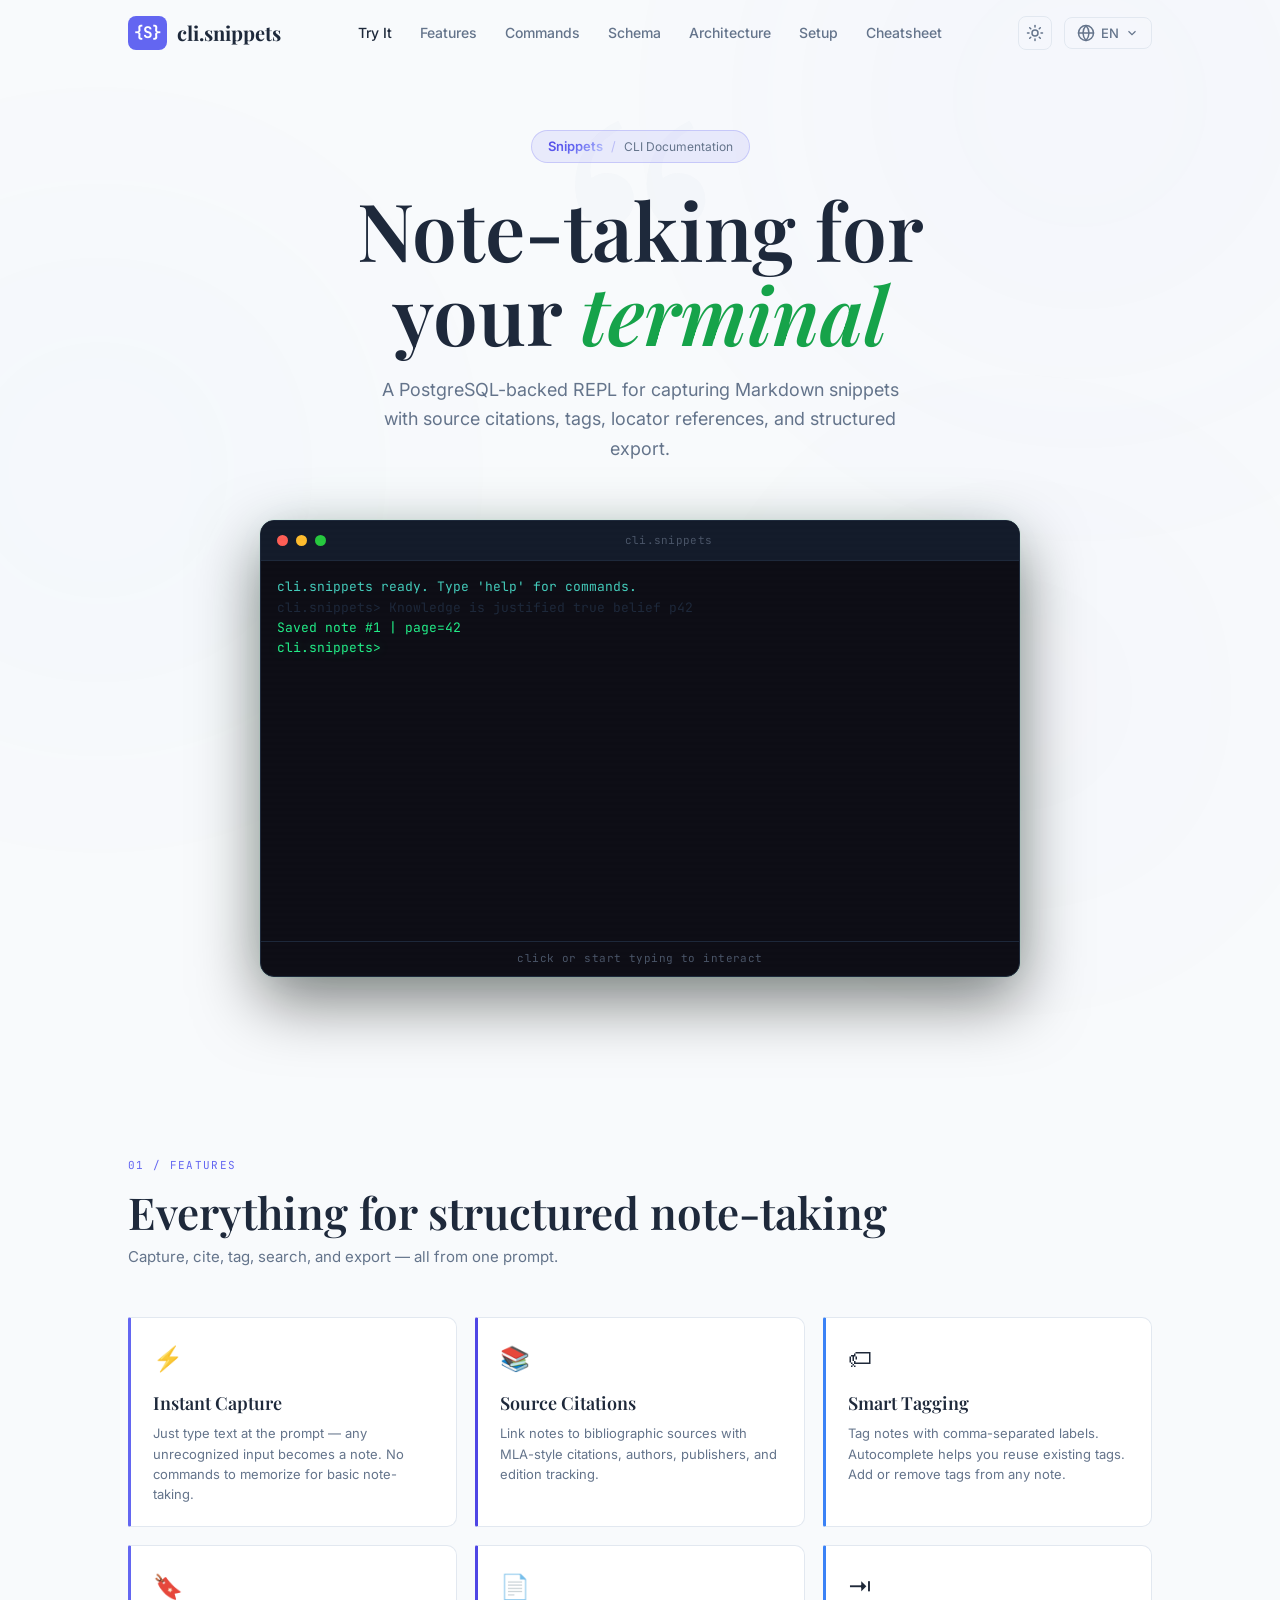
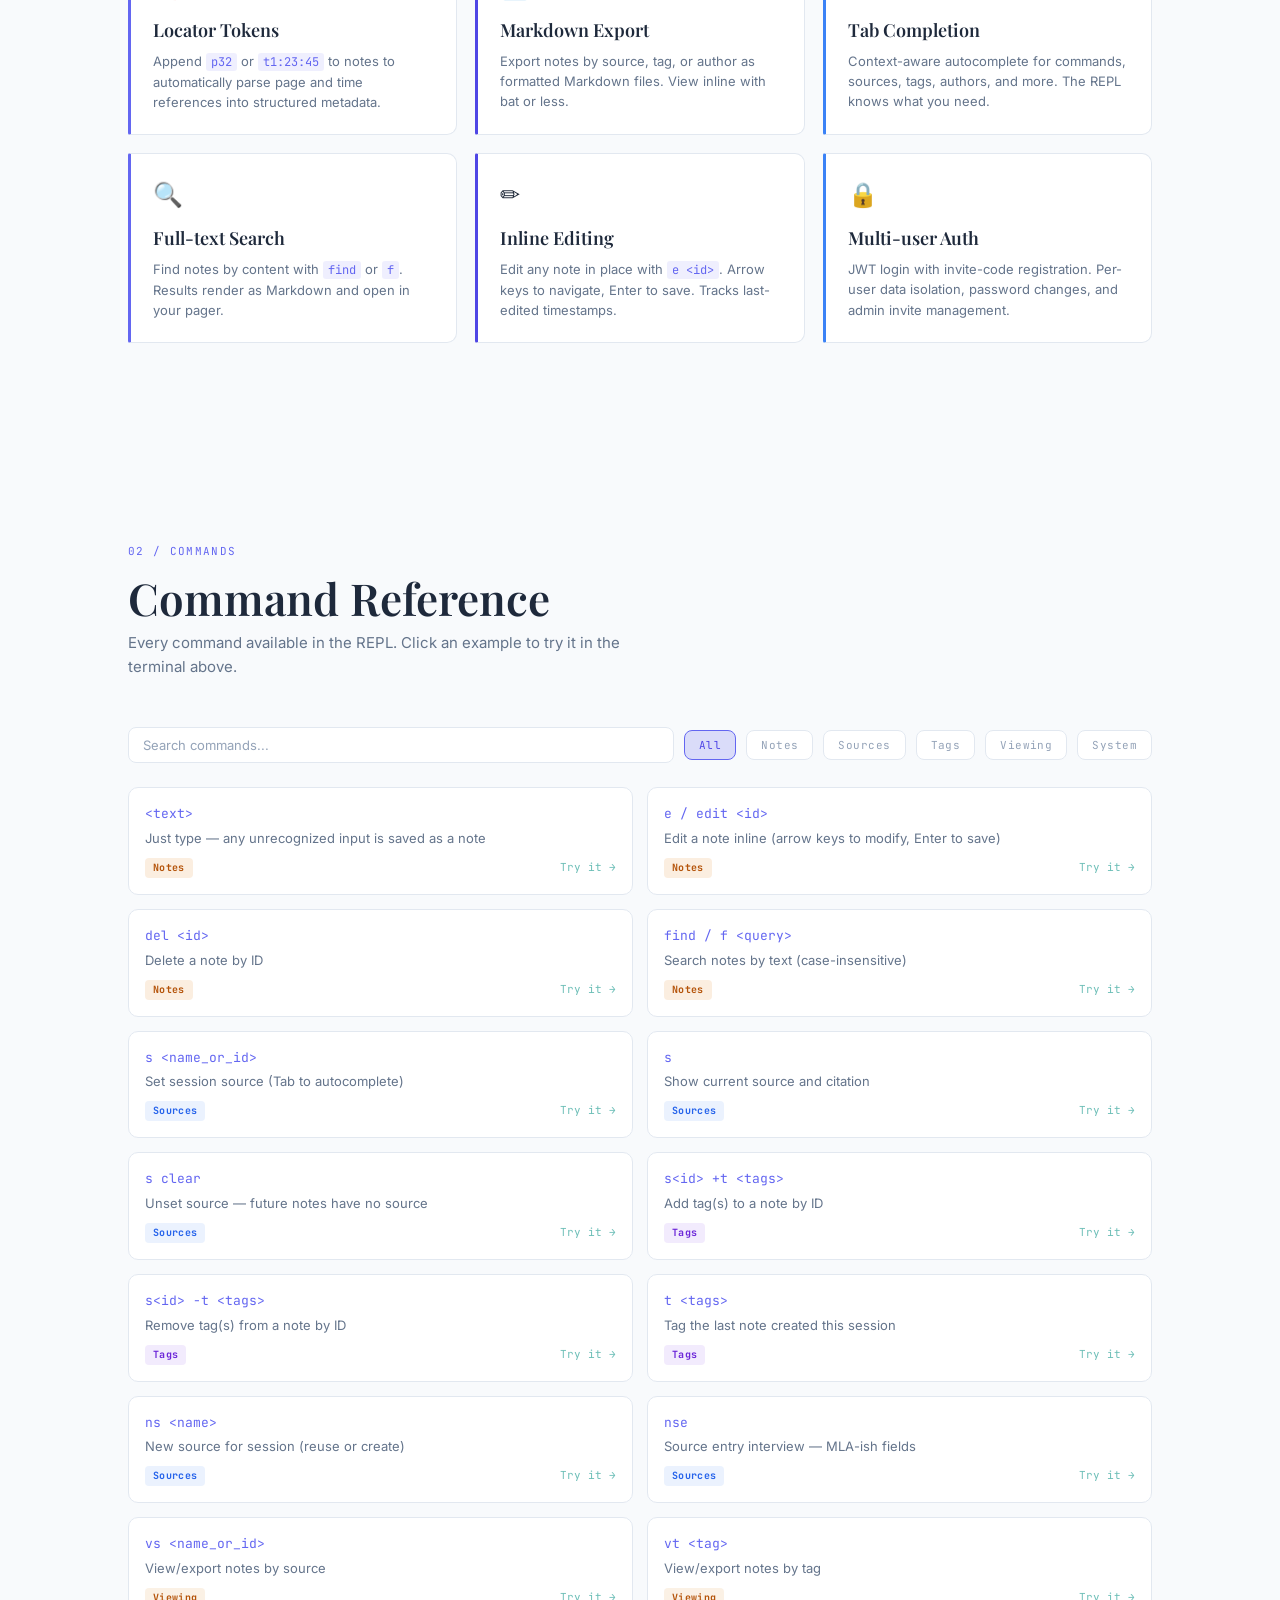
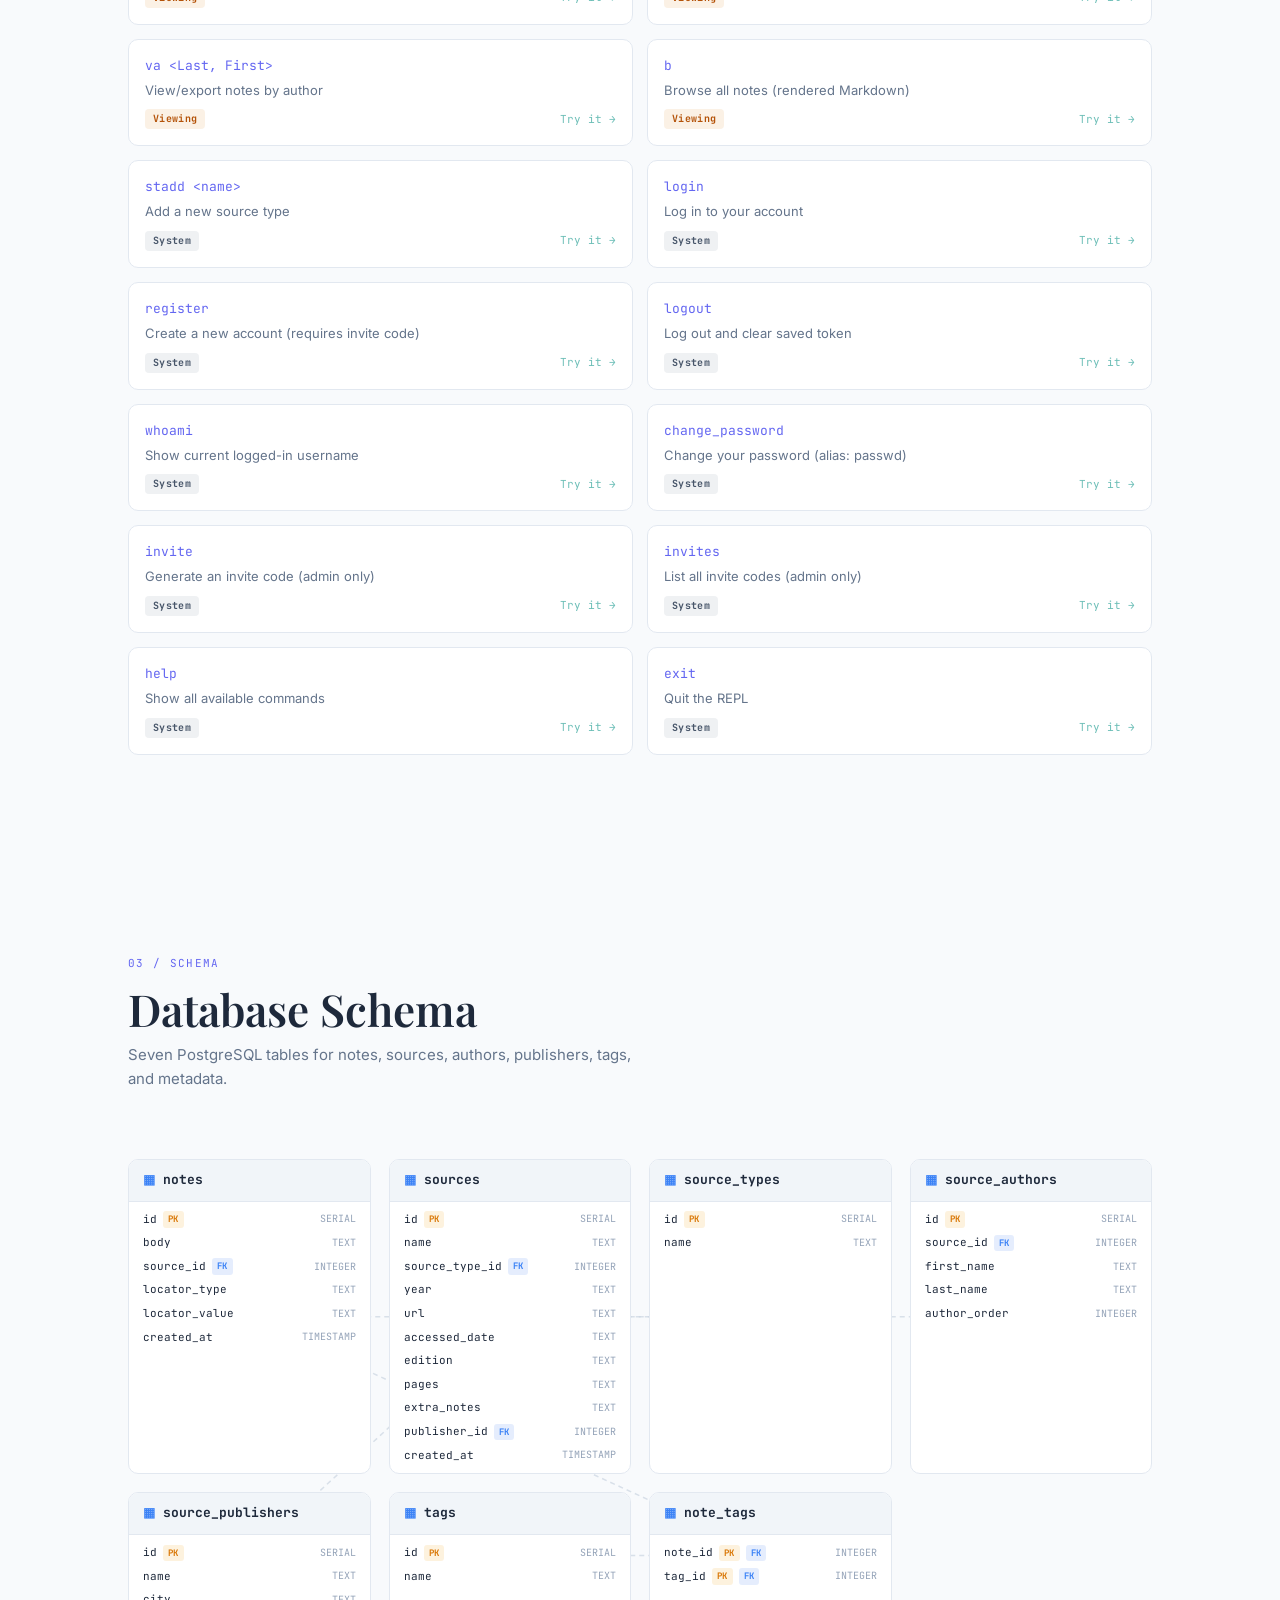
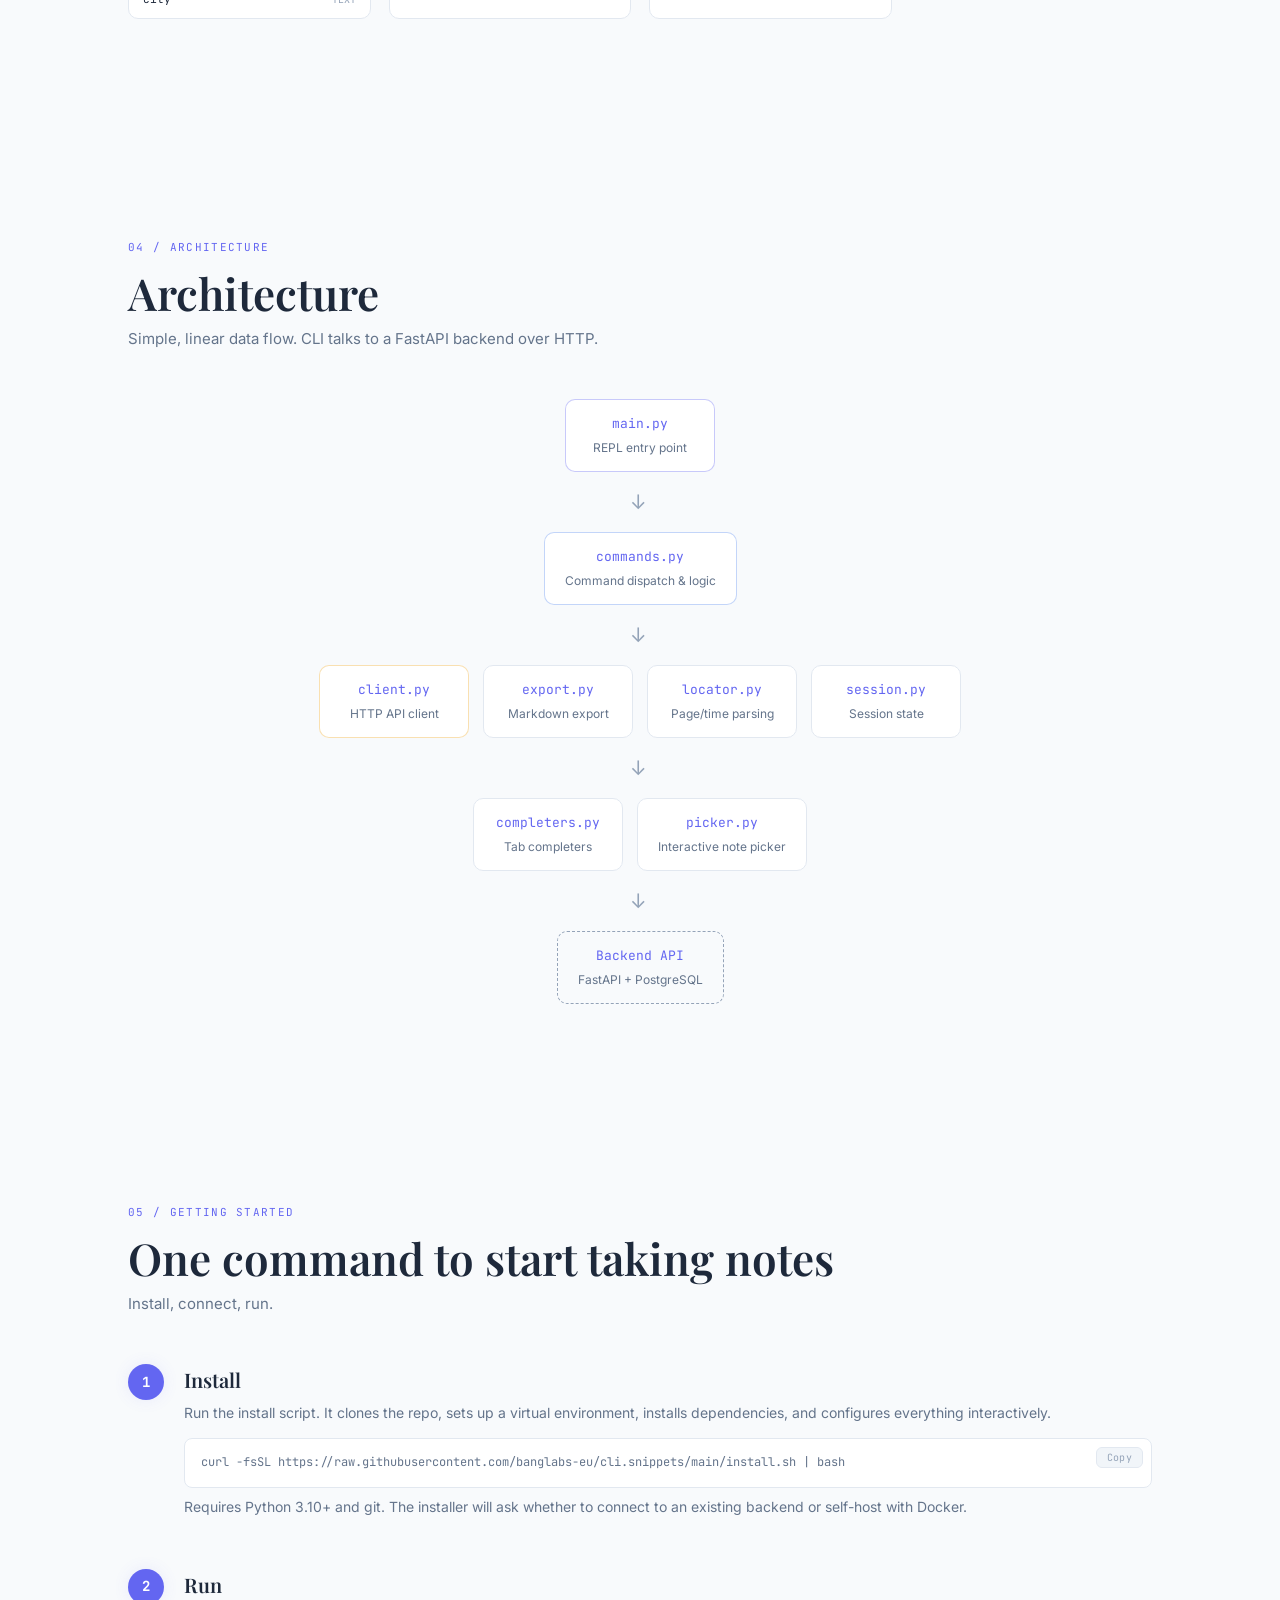
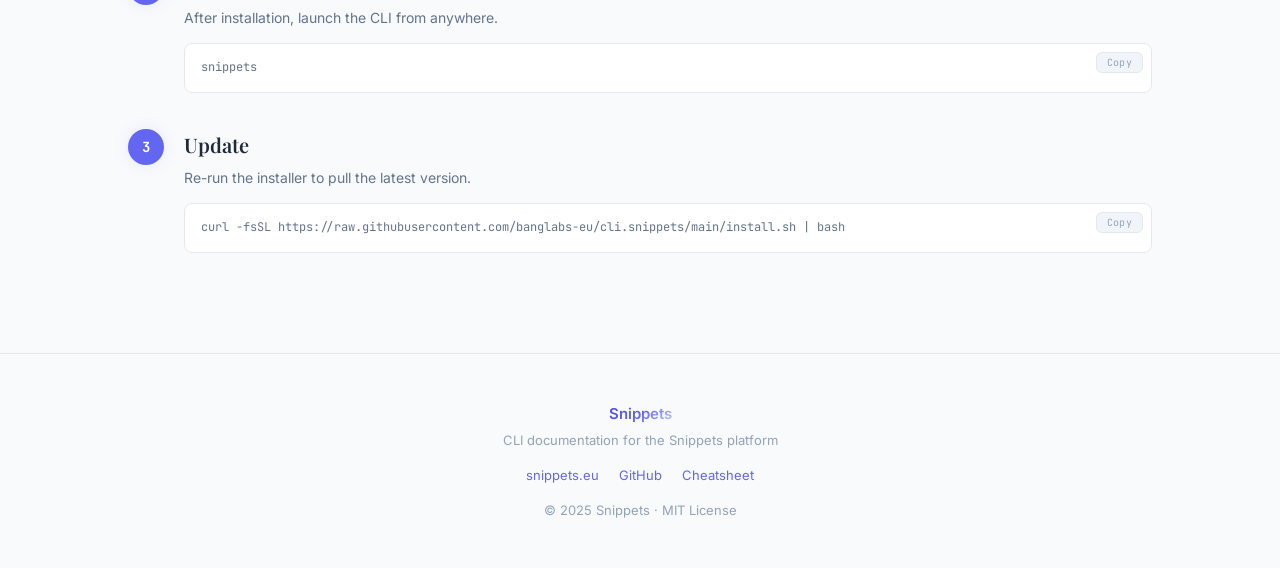
==== commit 87adcfa6: "Match docs header to website.snippets: logo, theme toggle, lang selector Restructure nav to match we" ====
--- a/docs/index.html
+++ b/docs/index.html
@@ -6,806 +6,17 @@
 <title>cli.snippets — Note-taking for your terminal</title>
 <link rel="preconnect" href="https://fonts.googleapis.com">
 <link rel="preconnect" href="https://fonts.gstatic.com" crossorigin>
-<link rel="icon" href="data:image/svg+xml,<svg xmlns='http://www.w3.org/2000/svg' viewBox='0 0 32 32'><rect width='32' height='32' rx='6' fill='%23f59e0b'/><text x='16' y='23' text-anchor='middle' font-family='monospace' font-size='16' font-weight='bold' fill='%230a0e17'>{S}</text></svg>">
-<link href="https://fonts.googleapis.com/css2?family=Inter:wght@400;500;600;700&family=Playfair+Display:wght@700&family=JetBrains+Mono:wght@400;500&display=swap" rel="stylesheet">
-<style>
-/* ─── Variables ─── */
-:root {
-  --bg: #0a0e17;
-  --bg-raised: #0f1520;
-  --bg-card: #141c2b;
-  --bg-card-hover: #1a2438;
-  --border: #1e293b;
-  --border-light: #2a3a50;
-  --text: #eaf0f6;
-  --text-dim: #7a8ba0;
-  --text-faint: #4a5568;
-  --accent: #f59e0b;
-  --accent-light: #fbbf24;
-  --accent-glow: rgba(245, 158, 11, 0.15);
-  --green: #22ee88;
-  --green-dim: #1a9960;
-  --green-glow: rgba(34, 238, 136, 0.10);
-  --amber: #f59e0b;
-  --blue: #5588ee;
-  --purple: #9977ee;
-  --rose: #ee4466;
-  --cyan: #44ccbb;
-  --font-display: 'Playfair Display', Georgia, 'Times New Roman', serif;
-  --font-body: 'Inter', -apple-system, BlinkMacSystemFont, 'Segoe UI', sans-serif;
-  --font-mono: 'JetBrains Mono', 'Fira Code', 'Cascadia Code', monospace;
-}
-
-/* ─── Reset ─── */
-*, *::before, *::after { box-sizing: border-box; margin: 0; padding: 0; }
-html { scroll-behavior: smooth; scroll-padding-top: 70px; }
-body {
-  font-family: var(--font-body);
-  background: var(--bg);
-  color: var(--text);
-  line-height: 1.6;
-  overflow-x: hidden;
-}
-::-webkit-scrollbar { width: 6px; }
-::-webkit-scrollbar-track { background: var(--bg); }
-::-webkit-scrollbar-thumb { background: var(--border); border-radius: 3px; }
-.mono { font-family: var(--font-mono); }
-
-/* ─── Background glows ─── */
-.bg-glow {
-  position: fixed;
-  border-radius: 50%;
-  filter: blur(140px);
-  pointer-events: none;
-  z-index: -1;
-}
-.bg-glow-1 {
-  width: 600px; height: 600px;
-  background: var(--accent);
-  opacity: 0.045;
-  top: -200px; right: -100px;
-  animation: drift1 25s ease-in-out infinite;
-}
-.bg-glow-2 {
-  width: 500px; height: 500px;
-  background: var(--blue);
-  opacity: 0.04;
-  bottom: 20%; left: -150px;
-  animation: drift2 30s ease-in-out infinite;
-}
-.bg-glow-3 {
-  width: 400px; height: 400px;
-  background: var(--accent-light);
-  opacity: 0.03;
-  top: 55%; right: 5%;
-  animation: drift3 20s ease-in-out infinite;
-}
-@keyframes drift1 { 0%, 100% { transform: translate(0, 0); } 50% { transform: translate(30px, 20px); } }
-@keyframes drift2 { 0%, 100% { transform: translate(0, 0); } 50% { transform: translate(20px, -30px); } }
-@keyframes drift3 { 0%, 100% { transform: translate(0, 0); } 50% { transform: translate(-25px, 15px); } }
-
-/* ─── Navigation ─── */
-nav {
-  position: fixed; top: 0; left: 0; right: 0;
-  z-index: 1000;
-  background: rgba(11, 11, 17, 0.88);
-  backdrop-filter: blur(16px);
-  -webkit-backdrop-filter: blur(16px);
-  border-bottom: 1px solid var(--border);
-  padding: 0 28px;
-  height: 56px;
-  display: flex;
-  align-items: center;
-  justify-content: space-between;
-}
-.nav-brand {
-  display: flex;
-  align-items: center;
-  gap: 12px;
-}
-.nav-logo {
-  display: flex;
-  align-items: center;
-  gap: 10px;
-  text-decoration: none;
-  color: var(--text);
-}
-.logo-mark {
-  display: flex;
-  align-items: center;
-  justify-content: center;
-  min-width: 34px;
-  height: 34px;
-  padding: 0 6px;
-  background: var(--accent);
-  color: var(--bg);
-  font-family: var(--font-mono);
-  font-weight: 700;
-  font-size: 16px;
-  border-radius: 8px;
-  letter-spacing: -1px;
-}
-.logo-text {
-  font-family: var(--font-display);
-  font-size: 20px;
-  font-weight: 700;
-}
-.nav-links { display: flex; gap: 20px; list-style: none; align-items: center; }
-.nav-links a {
-  color: var(--text-dim);
-  text-decoration: none;
-  font-size: 13px;
-  padding: 4px 0;
-  border-bottom: 2px solid transparent;
-  transition: color 0.2s, border-color 0.2s;
-}
-.nav-links a:hover, .nav-links a.active {
-  color: var(--text);
-  border-bottom-color: var(--accent);
-}
-.cheatsheet-link {
-  border: 1px solid var(--border) !important;
-  border-radius: 6px !important;
-  padding: 3px 10px !important;
-  font-size: 11px !important;
-  border-bottom: 1px solid var(--border) !important;
-  transition: border-color 0.2s, background 0.2s, color 0.2s !important;
-}
-.cheatsheet-link:hover {
-  border-color: var(--accent) !important;
-  background: var(--accent-glow) !important;
-  color: #fff !important;
-}
-.hamburger {
-  display: none;
-  background: none;
-  border: none;
-  color: var(--text);
-  font-size: 22px;
-  cursor: pointer;
-  padding: 4px;
-}
-@media (max-width: 768px) {
-  .hamburger { display: block; }
-  .nav-links {
-    display: none;
-    position: absolute;
-    top: 56px; left: 0; right: 0;
-    background: var(--bg-raised);
-    border-bottom: 1px solid var(--border);
-    flex-direction: column;
-    padding: 16px 28px;
-    gap: 12px;
-  }
-  .nav-links.open { display: flex; }
-}
-
-/* ─── Sections ─── */
-section {
-  max-width: 1080px;
-  margin: 0 auto;
-  padding: 100px 28px;
-}
-.section-label {
-  font-family: var(--font-mono);
-  font-size: 11px;
-  letter-spacing: 0.12em;
-  text-transform: uppercase;
-  color: var(--accent);
-  display: block;
-  margin-bottom: 12px;
-}
-.section-title {
-  font-family: var(--font-display);
-  font-size: clamp(28px, 4vw, 44px);
-  font-weight: 600;
-  color: var(--text);
-  line-height: 1.15;
-  margin-bottom: 8px;
-}
-.section-subtitle {
-  color: var(--text-dim);
-  font-size: 15px;
-  margin-bottom: 48px;
-  max-width: 520px;
-}
-
-/* ─── Scroll reveal ─── */
-.fade-in {
-  opacity: 0;
-  transform: translateY(20px);
-  transition: opacity 0.65s cubic-bezier(0.16, 1, 0.3, 1), transform 0.65s cubic-bezier(0.16, 1, 0.3, 1);
-}
-.fade-in.visible {
-  opacity: 1;
-  transform: translateY(0);
-}
-
-/* ─── Hero ─── */
-#hero {
-  padding-top: 130px;
-  padding-bottom: 80px;
-  text-align: center;
-  position: relative;
-}
-#hero::before {
-  content: '\201C';
-  position: absolute;
-  font-family: var(--font-display);
-  font-size: min(40vw, 420px);
-  color: var(--border);
-  opacity: 0.35;
-  top: 40px;
-  left: 50%;
-  transform: translateX(-50%);
-  line-height: 1;
-  pointer-events: none;
-  user-select: none;
-}
-.hero-org-badge {
-  display: inline-flex;
-  align-items: center;
-  gap: 8px;
-  margin-bottom: 24px;
-  padding: 5px 16px;
-  border-radius: 20px;
-  background: var(--accent-glow);
-  border: 1px solid rgba(245, 158, 11, 0.25);
-  text-decoration: none;
-  transition: background 0.2s, border-color 0.2s;
-}
-.hero-org-badge:hover {
-  background: rgba(245, 158, 11, 0.2);
-  border-color: rgba(245, 158, 11, 0.4);
-}
-.hero-org-badge .org-name {
-  font-size: 13px;
-  font-weight: 600;
-  background: linear-gradient(135deg, #fef3c7, #f59e0b, #d97706);
-  -webkit-background-clip: text;
-  -webkit-text-fill-color: transparent;
-  background-clip: text;
-}
-.hero-org-badge .org-sep { color: rgba(245, 158, 11, 0.35); font-size: 13px; }
-.hero-org-badge .org-project { font-size: 12px; color: var(--text-dim); }
-.hero-title {
-  font-family: var(--font-display);
-  font-size: clamp(42px, 7.5vw, 80px);
-  font-weight: 600;
-  line-height: 1.05;
-  margin-bottom: 20px;
-  color: var(--text);
-  position: relative;
-  z-index: 1;
-}
-.hero-title em {
-  font-style: italic;
-  color: var(--green);
-  -webkit-text-fill-color: var(--green);
-}
-.hero-subtitle {
-  font-family: var(--font-body);
-  font-size: clamp(15px, 2vw, 18px);
-  color: var(--text-dim);
-  max-width: 540px;
-  margin: 0 auto 56px;
-  line-height: 1.65;
-  position: relative;
-  z-index: 1;
-}
-
-/* ─── Terminal ─── */
-.terminal {
-  max-width: 760px;
-  margin: 0 auto;
-  background: #0e0e16;
-  border-radius: 14px;
-  border: 1px solid var(--border);
-  overflow: hidden;
-  text-align: left;
-  position: relative;
-  box-shadow:
-    0 0 0 1px rgba(34, 238, 136, 0.06),
-    0 0 50px rgba(34, 238, 136, 0.04),
-    0 0 120px rgba(34, 238, 136, 0.02),
-    0 24px 64px rgba(0, 0, 0, 0.5);
-}
-.terminal::after {
-  content: '';
-  position: absolute;
-  inset: 0;
-  background: repeating-linear-gradient(
-    0deg,
-    transparent 0px,
-    transparent 3px,
-    rgba(0, 0, 0, 0.012) 3px,
-    rgba(0, 0, 0, 0.012) 6px
-  );
-  pointer-events: none;
-  border-radius: inherit;
-  z-index: 2;
-}
-.terminal-titlebar {
-  background: var(--bg-card);
-  padding: 11px 16px;
-  display: flex;
-  align-items: center;
-  gap: 8px;
-  border-bottom: 1px solid var(--border);
-  position: relative;
-  z-index: 1;
-}
-.terminal-dot { width: 11px; height: 11px; border-radius: 50%; }
-.terminal-dot.red { background: #ff5f56; }
-.terminal-dot.yellow { background: #ffbd2e; }
-.terminal-dot.green { background: #27c93f; }
-.terminal-titlebar-text {
-  flex: 1;
-  text-align: center;
-  font-family: var(--font-mono);
-  font-size: 11px;
-  color: var(--text-faint);
-  letter-spacing: 0.03em;
-}
-.terminal-body {
-  padding: 16px;
-  min-height: 380px;
-  max-height: 480px;
-  overflow-y: auto;
-  font-family: var(--font-mono);
-  font-size: 13px;
-  line-height: 1.55;
-  position: relative;
-  z-index: 1;
-}
-.terminal-body::-webkit-scrollbar { width: 5px; }
-.terminal-body::-webkit-scrollbar-thumb { background: var(--border); border-radius: 3px; }
-.terminal-line { white-space: pre-wrap; word-break: break-word; }
-.terminal-line.output { color: var(--text-dim); }
-.terminal-line.success { color: var(--green); }
-.terminal-line.info { color: var(--cyan); }
-.terminal-line.error { color: var(--rose); }
-.terminal-line.accent { color: var(--amber); }
-.terminal-line.dim { color: #3d3d50; }
-.terminal-input-line { display: flex; align-items: center; }
-.terminal-prompt {
-  color: var(--green);
-  white-space: nowrap;
-  margin-right: 4px;
-  text-shadow: 0 0 12px rgba(34, 238, 136, 0.3);
-}
-.terminal-input {
-  flex: 1;
-  background: none;
-  border: none;
-  color: var(--text);
-  font-family: var(--font-mono);
-  font-size: 13px;
-  outline: none;
-  caret-color: var(--green);
-}
-.terminal-cursor {
-  display: inline-block;
-  width: 8px;
-  height: 15px;
-  background: var(--green);
-  animation: blink 1s step-end infinite;
-  vertical-align: text-bottom;
-  box-shadow: 0 0 8px rgba(34, 238, 136, 0.4);
-}
-@keyframes blink { 50% { opacity: 0; } }
-.terminal-click-hint {
-  text-align: center;
-  padding: 8px;
-  font-size: 11px;
-  color: var(--text-faint);
-  border-top: 1px solid var(--border);
-  font-family: var(--font-mono);
-  letter-spacing: 0.04em;
-  position: relative;
-  z-index: 1;
-}
-
-/* ─── Features ─── */
-.features-grid {
-  display: grid;
-  grid-template-columns: repeat(3, 1fr);
-  gap: 18px;
-}
-@media (max-width: 768px) { .features-grid { grid-template-columns: repeat(2, 1fr); } }
-@media (max-width: 480px) { .features-grid { grid-template-columns: 1fr; } }
-.feature-card {
-  background: var(--bg-card);
-  border: 1px solid var(--border);
-  border-left: 3px solid var(--accent);
-  border-radius: 2px 10px 10px 2px;
-  padding: 22px;
-  transition: transform 0.25s cubic-bezier(0.16, 1, 0.3, 1), border-color 0.25s, box-shadow 0.25s;
-}
-.feature-card:nth-child(3n+2) { border-left-color: var(--accent-light); }
-.feature-card:nth-child(3n) { border-left-color: var(--blue); }
-.feature-card:hover {
-  transform: translateY(-3px);
-  box-shadow: 0 8px 28px rgba(0, 0, 0, 0.25);
-}
-.feature-icon {
-  font-size: 24px;
-  margin-bottom: 10px;
-  display: block;
-  filter: grayscale(0.1);
-}
-.feature-card h3 {
-  font-family: var(--font-display);
-  font-size: 18px;
-  font-weight: 600;
-  margin-bottom: 6px;
-  color: var(--text);
-}
-.feature-card p {
-  font-size: 13px;
-  color: var(--text-dim);
-  line-height: 1.55;
-}
-.feature-card code {
-  font-family: var(--font-mono);
-  font-size: 12px;
-  color: var(--accent);
-  background: var(--accent-glow);
-  padding: 1px 5px;
-  border-radius: 3px;
-}
-
-/* ─── Commands ─── */
-.commands-toolbar {
-  display: flex;
-  gap: 10px;
-  margin-bottom: 24px;
-  flex-wrap: wrap;
-  align-items: center;
-}
-.commands-search {
-  flex: 1;
-  min-width: 180px;
-  background: var(--bg-card);
-  border: 1px solid var(--border);
-  border-radius: 8px;
-  padding: 9px 14px;
-  color: var(--text);
-  font-family: var(--font-body);
-  font-size: 13px;
-  outline: none;
-  transition: border-color 0.2s, box-shadow 0.2s;
-}
-.commands-search:focus {
-  border-color: var(--accent);
-  box-shadow: 0 0 0 3px var(--accent-glow);
-}
-.commands-search::placeholder { color: var(--text-faint); }
-.filter-btn {
-  background: var(--bg-card);
-  border: 1px solid var(--border);
-  border-radius: 8px;
-  padding: 7px 14px;
-  color: var(--text-faint);
-  font-family: var(--font-mono);
-  font-size: 11px;
-  letter-spacing: 0.04em;
-  cursor: pointer;
-  transition: all 0.2s;
-}
-.filter-btn:hover { border-color: var(--text-faint); color: var(--text-dim); }
-.filter-btn.active {
-  background: rgba(245, 158, 11, 0.2);
-  border-color: var(--accent);
-  color: var(--accent-light);
-}
-.commands-grid {
-  display: grid;
-  grid-template-columns: repeat(2, 1fr);
-  gap: 14px;
-}
-@media (max-width: 768px) { .commands-grid { grid-template-columns: 1fr; } }
-.command-card {
-  background: var(--bg-card);
-  border: 1px solid var(--border);
-  border-radius: 10px;
-  padding: 16px;
-  transition: border-color 0.2s, box-shadow 0.2s;
-}
-.command-card:hover {
-  border-color: var(--border-light);
-  box-shadow: 0 4px 16px rgba(0, 0, 0, 0.15);
-}
-.command-card.hidden { display: none; }
-.command-syntax {
-  font-family: var(--font-mono);
-  font-size: 13px;
-  color: var(--accent);
-  margin-bottom: 4px;
-}
-.command-desc {
-  font-size: 13px;
-  color: var(--text-dim);
-  margin-bottom: 10px;
-  line-height: 1.45;
-}
-.command-meta {
-  display: flex;
-  align-items: center;
-  justify-content: space-between;
-  gap: 8px;
-}
-.command-badge {
-  font-family: var(--font-mono);
-  font-size: 10px;
-  padding: 2px 8px;
-  border-radius: 4px;
-  font-weight: 700;
-  letter-spacing: 0.03em;
-}
-.badge-notes { background: var(--accent-glow); color: var(--accent); }
-.badge-sources { background: rgba(85, 136, 238, 0.1); color: var(--blue); }
-.badge-tags { background: rgba(153, 119, 238, 0.1); color: var(--purple); }
-.badge-viewing { background: rgba(238, 166, 34, 0.1); color: var(--amber); }
-.badge-system { background: rgba(144, 138, 130, 0.1); color: var(--text-dim); }
-.command-try {
-  font-family: var(--font-mono);
-  font-size: 11px;
-  color: var(--cyan);
-  cursor: pointer;
-  text-decoration: none;
-  opacity: 0.6;
-  transition: opacity 0.2s;
-}
-.command-try:hover { opacity: 1; text-decoration: underline; }
-
-/* ─── Schema ─── */
-.schema-container {
-  position: relative;
-  padding: 20px 0;
-}
-.schema-grid {
-  display: grid;
-  grid-template-columns: repeat(auto-fit, minmax(210px, 1fr));
-  gap: 18px;
-  position: relative;
-  z-index: 1;
-}
-.table-card {
-  background: var(--bg-card);
-  border: 1px solid var(--border);
-  border-radius: 10px;
-  overflow: hidden;
-  transition: border-color 0.2s, box-shadow 0.2s;
-}
-.table-card:hover {
-  border-color: var(--border-light);
-  box-shadow: 0 4px 20px rgba(0, 0, 0, 0.2);
-}
-.table-card-header {
-  background: var(--bg-raised);
-  padding: 10px 14px;
-  font-family: var(--font-mono);
-  font-weight: 700;
-  font-size: 13px;
-  border-bottom: 1px solid var(--border);
-  display: flex;
-  align-items: center;
-  gap: 8px;
-}
-.table-card-header .table-icon { color: var(--blue); }
-.table-card-fields { padding: 6px 0; }
-.table-field {
-  padding: 3px 14px;
-  font-size: 12px;
-  display: flex;
-  align-items: center;
-  gap: 6px;
-}
-.table-field code {
-  font-family: var(--font-mono);
-  font-size: 11px;
-  color: var(--text);
-}
-.field-badge {
-  font-family: var(--font-mono);
-  font-size: 9px;
-  padding: 1px 5px;
-  border-radius: 3px;
-  font-weight: 700;
-  letter-spacing: 0.03em;
-}
-.field-pk { background: rgba(238, 166, 34, 0.15); color: var(--amber); }
-.field-fk { background: rgba(85, 136, 238, 0.15); color: var(--blue); }
-.field-type {
-  color: var(--text-faint);
-  font-family: var(--font-mono);
-  font-size: 10px;
-  margin-left: auto;
-}
-.schema-svg {
-  position: absolute;
-  top: 0; left: 0;
-  width: 100%; height: 100%;
-  z-index: 0;
-  pointer-events: none;
-}
-.schema-svg line {
-  stroke: var(--border-light);
-  stroke-width: 1.5;
-  stroke-dasharray: 5, 4;
-  opacity: 0.7;
-}
-
-/* ─── Architecture ─── */
-.arch-flow {
-  display: flex;
-  flex-direction: column;
-  gap: 20px;
-}
-.arch-row {
-  display: flex;
-  justify-content: center;
-  gap: 14px;
-  flex-wrap: wrap;
-}
-.arch-card {
-  background: var(--bg-card);
-  border: 1px solid var(--border);
-  border-radius: 10px;
-  padding: 14px 20px;
-  min-width: 150px;
-  text-align: center;
-  transition: transform 0.2s, border-color 0.2s, box-shadow 0.2s;
-}
-.arch-card:hover {
-  transform: translateY(-2px);
-  box-shadow: 0 6px 20px rgba(0, 0, 0, 0.2);
-}
-.arch-card .filename {
-  font-family: var(--font-mono);
-  font-size: 13px;
-  color: var(--accent);
-  margin-bottom: 3px;
-}
-.arch-card .filedesc {
-  font-size: 12px;
-  color: var(--text-dim);
-}
-.arch-card .lines {
-  font-family: var(--font-mono);
-  font-size: 10px;
-  color: var(--text-faint);
-  margin-top: 4px;
-}
-.arch-arrow {
-  text-align: center;
-  color: var(--text-faint);
-  font-size: 20px;
-  line-height: 1;
-  letter-spacing: 4px;
-}
-.arch-card.entry { border-color: rgba(245, 158, 11, 0.35); }
-.arch-card.core { border-color: rgba(85, 136, 238, 0.35); }
-.arch-card.data { border-color: rgba(238, 166, 34, 0.35); }
-.arch-card.external {
-  border-style: dashed;
-  border-color: var(--text-faint);
-  background: transparent;
-}
-
-/* ─── Setup ─── */
-.setup-steps {
-  display: flex;
-  flex-direction: column;
-  gap: 36px;
-}
-.setup-step {
-  display: flex;
-  gap: 20px;
-  align-items: flex-start;
-}
-.step-number {
-  width: 36px; height: 36px;
-  min-width: 36px;
-  background: var(--accent);
-  border-radius: 50%;
-  display: flex;
-  align-items: center;
-  justify-content: center;
-  font-family: var(--font-mono);
-  font-weight: 700;
-  font-size: 14px;
-  color: var(--bg);
-  box-shadow: 0 0 16px var(--accent-glow);
-}
-.step-content { flex: 1; }
-.step-content h3 {
-  font-family: var(--font-display);
-  font-size: 20px;
-  font-weight: 600;
-  margin-bottom: 6px;
-}
-.step-content p {
-  color: var(--text-dim);
-  font-size: 14px;
-  margin-bottom: 14px;
-}
-.code-block {
-  position: relative;
-  background: var(--bg-card);
-  border: 1px solid var(--border);
-  border-radius: 8px;
-  overflow: hidden;
-}
-.code-block pre {
-  padding: 14px 16px;
-  font-family: var(--font-mono);
-  font-size: 12px;
-  overflow-x: auto;
-  line-height: 1.65;
-  color: var(--text-dim);
-}
-.code-block .copy-btn {
-  position: absolute;
-  top: 8px; right: 8px;
-  background: var(--bg-raised);
-  border: 1px solid var(--border);
-  border-radius: 6px;
-  color: var(--text-faint);
-  font-family: var(--font-mono);
-  font-size: 10px;
-  padding: 3px 10px;
-  cursor: pointer;
-  transition: all 0.2s;
-  letter-spacing: 0.03em;
-}
-.code-block .copy-btn:hover {
-  color: var(--text);
-  border-color: var(--text-faint);
-}
-
-/* ─── Footer ─── */
-footer {
-  border-top: 1px solid var(--border);
-  padding: 48px 28px;
-  text-align: center;
-  color: var(--text-faint);
-  font-size: 13px;
-}
-footer a {
-  color: var(--accent);
-  text-decoration: none;
-  transition: color 0.2s;
-}
-footer a:hover { color: var(--accent-light); text-decoration: underline; }
-.footer-brand {
-  font-size: 15px;
-  font-weight: 600;
-  margin-bottom: 4px;
-  background: linear-gradient(135deg, #fef3c7, #f59e0b, #d97706);
-  -webkit-background-clip: text;
-  -webkit-text-fill-color: transparent;
-  background-clip: text;
-  display: inline-block;
-}
-.footer-links {
-  display: flex;
-  justify-content: center;
-  gap: 20px;
-  margin-top: 14px;
-}
-
-/* ─── Stagger children ─── */
-.stagger > .fade-in:nth-child(2) { transition-delay: 60ms; }
-.stagger > .fade-in:nth-child(3) { transition-delay: 120ms; }
-.stagger > .fade-in:nth-child(4) { transition-delay: 180ms; }
-.stagger > .fade-in:nth-child(5) { transition-delay: 240ms; }
-.stagger > .fade-in:nth-child(6) { transition-delay: 300ms; }
-.stagger > .fade-in:nth-child(7) { transition-delay: 360ms; }
-.stagger > .fade-in:nth-child(8) { transition-delay: 420ms; }
-.stagger > .fade-in:nth-child(9) { transition-delay: 480ms; }
-</style>
+<link rel="icon" href="data:image/svg+xml,<svg xmlns='http://www.w3.org/2000/svg' viewBox='0 0 32 32'><rect width='32' height='32' rx='6' fill='%236366f1'/><text x='16' y='23' text-anchor='middle' font-family='monospace' font-size='16' font-weight='bold' fill='%23ffffff'>{S}</text></svg>">
+<link rel="stylesheet" href="shared.css">
+<link rel="stylesheet" href="index.css">
+<script>
+(function(){
+  var t=localStorage.getItem('snippets-theme');
+  if(t)document.documentElement.setAttribute('data-theme',t);
+  if(window.matchMedia('(prefers-color-scheme:light)').matches)
+    document.documentElement.classList.add('prefers-light');
+})();
+</script>
 </head>
 <body>
 
@@ -815,23 +26,40 @@
 <div class="bg-glow bg-glow-3"></div>
 
 <!-- Navigation -->
-<nav>
-  <div class="nav-brand">
+<nav class="nav" id="nav">
+  <div class="nav-inner">
     <a href="#hero" class="nav-logo">
       <span class="logo-mark">{S}</span>
       <span class="logo-text">cli.snippets</span>
     </a>
+    <div class="nav-links" id="nav-links">
+      <a href="#hero">Try It</a>
+      <a href="#features">Features</a>
+      <a href="#commands">Commands</a>
+      <a href="#schema">Schema</a>
+      <a href="#architecture">Architecture</a>
+      <a href="#setup">Setup</a>
+      <a href="cheatsheet.html" target="_blank">Cheatsheet</a>
+    </div>
+    <div class="nav-actions">
+      <button class="theme-toggle" id="theme-toggle" aria-label="Toggle theme">
+        <svg class="icon-auto" width="18" height="18" viewBox="0 0 24 24" fill="none" stroke="currentColor" stroke-width="2" stroke-linecap="round" stroke-linejoin="round"><circle cx="12" cy="12" r="4"/><path d="M12 2v2"/><path d="M12 20v2"/><path d="M4.93 4.93l1.41 1.41"/><path d="M17.66 17.66l1.41 1.41"/><path d="M2 12h2"/><path d="M20 12h2"/><path d="M4.93 19.07l1.41-1.41"/><path d="M17.66 6.34l1.41-1.41"/></svg>
+        <svg class="icon-sun" width="18" height="18" viewBox="0 0 24 24" fill="none" stroke="currentColor" stroke-width="2" stroke-linecap="round" stroke-linejoin="round"><circle cx="12" cy="12" r="5"/><path d="M12 1v2"/><path d="M12 21v2"/><path d="M4.22 4.22l1.42 1.42"/><path d="M18.36 18.36l1.42 1.42"/><path d="M1 12h2"/><path d="M21 12h2"/><path d="M4.22 19.78l1.42-1.42"/><path d="M18.36 5.64l1.42-1.42"/></svg>
+        <svg class="icon-moon" width="18" height="18" viewBox="0 0 24 24" fill="none" stroke="currentColor" stroke-width="2" stroke-linecap="round" stroke-linejoin="round"><path d="M21 12.79A9 9 0 1 1 11.21 3 7 7 0 0 0 21 12.79z"/></svg>
+      </button>
+      <div class="lang-switcher" id="lang-switcher">
+        <button class="lang-btn" id="lang-btn" aria-label="Select language">
+          <svg width="18" height="18" viewBox="0 0 24 24" fill="none" stroke="currentColor" stroke-width="2" stroke-linecap="round" stroke-linejoin="round"><circle cx="12" cy="12" r="10"/><path d="M2 12h20"/><path d="M12 2a15.3 15.3 0 0 1 4 10 15.3 15.3 0 0 1-4 10 15.3 15.3 0 0 1-4-10 15.3 15.3 0 0 1 4-10z"/></svg>
+          <span id="current-lang">EN</span>
+          <svg class="chevron" width="14" height="14" viewBox="0 0 24 24" fill="none" stroke="currentColor" stroke-width="2"><path d="M6 9l6 6 6-6"/></svg>
+        </button>
+        <div class="lang-dropdown" id="lang-dropdown"></div>
+      </div>
+      <button class="hamburger" id="hamburger" aria-label="Menu">
+        <span></span><span></span><span></span>
+      </button>
+    </div>
   </div>
-  <button class="hamburger" aria-label="Menu">&#9776;</button>
-  <ul class="nav-links">
-    <li><a href="#hero">Try It</a></li>
-    <li><a href="#features">Features</a></li>
-    <li><a href="#commands">Commands</a></li>
-    <li><a href="#schema">Schema</a></li>
-    <li><a href="#architecture">Architecture</a></li>
-    <li><a href="#setup">Setup</a></li>
-    <li><a href="cheatsheet.html" class="cheatsheet-link" target="_blank">Cheatsheet</a></li>
-  </ul>
 </nav>
 
 <!-- Hero + Terminal -->
@@ -867,47 +95,47 @@
   <h2 class="section-title fade-in">Everything for structured note-taking</h2>
   <p class="section-subtitle fade-in">Capture, cite, tag, search, and export &mdash; all from one prompt.</p>
   <div class="features-grid stagger">
-    <div class="feature-card fade-in">
+    <div class="card feature-card fade-in">
       <span class="feature-icon">&#9889;</span>
       <h3>Instant Capture</h3>
       <p>Just type text at the prompt &mdash; any unrecognized input becomes a note. No commands to memorize for basic note-taking.</p>
     </div>
-    <div class="feature-card fade-in">
+    <div class="card feature-card fade-in">
       <span class="feature-icon">&#128218;</span>
       <h3>Source Citations</h3>
       <p>Link notes to bibliographic sources with MLA-style citations, authors, publishers, and edition tracking.</p>
     </div>
-    <div class="feature-card fade-in">
+    <div class="card feature-card fade-in">
       <span class="feature-icon">&#127991;</span>
       <h3>Smart Tagging</h3>
       <p>Tag notes with comma-separated labels. Autocomplete helps you reuse existing tags. Add or remove tags from any note.</p>
     </div>
-    <div class="feature-card fade-in">
+    <div class="card feature-card fade-in">
       <span class="feature-icon">&#128278;</span>
       <h3>Locator Tokens</h3>
       <p>Append <code>p32</code> or <code>t1:23:45</code> to notes to automatically parse page and time references into structured metadata.</p>
     </div>
-    <div class="feature-card fade-in">
+    <div class="card feature-card fade-in">
       <span class="feature-icon">&#128196;</span>
       <h3>Markdown Export</h3>
       <p>Export notes by source, tag, or author as formatted Markdown files. View inline with bat or less.</p>
     </div>
-    <div class="feature-card fade-in">
+    <div class="card feature-card fade-in">
       <span class="feature-icon">&#8677;</span>
       <h3>Tab Completion</h3>
       <p>Context-aware autocomplete for commands, sources, tags, authors, and more. The REPL knows what you need.</p>
     </div>
-    <div class="feature-card fade-in">
+    <div class="card feature-card fade-in">
       <span class="feature-icon">&#128269;</span>
       <h3>Full-text Search</h3>
       <p>Find notes by content with <code>find</code> or <code>f</code>. Results render as Markdown and open in your pager.</p>
     </div>
-    <div class="feature-card fade-in">
+    <div class="card feature-card fade-in">
       <span class="feature-icon">&#9999;</span>
       <h3>Inline Editing</h3>
       <p>Edit any note in place with <code>e &lt;id&gt;</code>. Arrow keys to navigate, Enter to save. Tracks last-edited timestamps.</p>
     </div>
-    <div class="feature-card fade-in">
+    <div class="card feature-card fade-in">
       <span class="feature-icon">&#128274;</span>
       <h3>Multi-user Auth</h3>
       <p>JWT login with invite-code registration. Per-user data isolation, password changes, and admin invite management.</p>
@@ -952,51 +180,51 @@
   <p class="section-subtitle fade-in">Simple, linear data flow. CLI talks to a FastAPI backend over HTTP.</p>
   <div class="arch-flow fade-in">
     <div class="arch-row">
-      <div class="arch-card entry">
+      <div class="card arch-card entry">
         <div class="filename">main.py</div>
         <div class="filedesc">REPL entry point</div>
       </div>
     </div>
     <div class="arch-arrow">&darr;</div>
     <div class="arch-row">
-      <div class="arch-card core">
+      <div class="card arch-card core">
         <div class="filename">commands.py</div>
         <div class="filedesc">Command dispatch &amp; logic</div>
       </div>
     </div>
     <div class="arch-arrow">&darr;</div>
     <div class="arch-row">
-      <div class="arch-card data">
+      <div class="card arch-card data">
         <div class="filename">client.py</div>
         <div class="filedesc">HTTP API client</div>
       </div>
-      <div class="arch-card">
+      <div class="card arch-card">
         <div class="filename">export.py</div>
         <div class="filedesc">Markdown export</div>
       </div>
-      <div class="arch-card">
+      <div class="card arch-card">
         <div class="filename">locator.py</div>
         <div class="filedesc">Page/time parsing</div>
       </div>
-      <div class="arch-card">
+      <div class="card arch-card">
         <div class="filename">session.py</div>
         <div class="filedesc">Session state</div>
       </div>
     </div>
     <div class="arch-arrow">&darr;</div>
     <div class="arch-row">
-      <div class="arch-card">
+      <div class="card arch-card">
         <div class="filename">completers.py</div>
         <div class="filedesc">Tab completers</div>
       </div>
-      <div class="arch-card">
+      <div class="card arch-card">
         <div class="filename">picker.py</div>
         <div class="filedesc">Interactive note picker</div>
       </div>
     </div>
     <div class="arch-arrow">&darr;</div>
     <div class="arch-row">
-      <div class="arch-card external">
+      <div class="card arch-card external">
         <div class="filename">Backend API</div>
         <div class="filedesc">FastAPI + PostgreSQL</div>
       </div>
@@ -1007,38 +235,31 @@
 <!-- Setup -->
 <section id="setup">
   <span class="section-label fade-in">05 / Getting Started</span>
-  <h2 class="section-title fade-in">Three steps to start taking notes</h2>
-  <p class="section-subtitle fade-in">Clone, configure, run.</p>
+  <h2 class="section-title fade-in">One command to start taking notes</h2>
+  <p class="section-subtitle fade-in">Install, connect, run.</p>
   <div class="setup-steps fade-in">
 
     <div class="setup-step">
       <div class="step-number">1</div>
       <div class="step-content">
-        <h3>Clone &amp; Install</h3>
-        <p>Clone the repository and install Python dependencies in a virtual environment.</p>
+        <h3>Install</h3>
+        <p>Run the install script. It clones the repo, sets up a virtual environment, installs dependencies, and configures everything interactively.</p>
         <div class="code-block">
           <button class="copy-btn" data-copy="clone-install">Copy</button>
-          <pre id="clone-install">git clone https://github.com/banglabs-eu/cli.snippets.git
-cd cli.snippets
-python -m venv .venv
-source .venv/bin/activate
-pip install -r requirements.txt</pre>
+          <pre id="clone-install">curl -fsSL https://raw.githubusercontent.com/banglabs-eu/cli.snippets/main/install.sh | bash</pre>
         </div>
+        <p class="setup-note">Requires Python 3.10+ and git. The installer will ask whether to connect to an existing backend or self-host with Docker.</p>
       </div>
     </div>
 
     <div class="setup-step">
       <div class="step-number">2</div>
       <div class="step-content">
-        <h3>Configure Environment</h3>
-        <p>Copy <code>.env.example</code> to <code>.env</code> and set your backend URL and export directory.</p>
+        <h3>Run</h3>
+        <p>After installation, launch the CLI from anywhere.</p>
         <div class="code-block">
-          <button class="copy-btn" data-copy="env-config">Copy</button>
-          <pre id="env-config">cp .env.example .env
-
-# Edit .env:
-BACKEND_URL=http://localhost:8000
-EXPORT_DIR=./exports</pre>
+          <button class="copy-btn" data-copy="run-cmd">Copy</button>
+          <pre id="run-cmd">snippets</pre>
         </div>
       </div>
     </div>
@@ -1046,15 +267,11 @@
     <div class="setup-step">
       <div class="step-number">3</div>
       <div class="step-content">
-        <h3>Run</h3>
-        <p>Start the backend, then launch the CLI.</p>
+        <h3>Update</h3>
+        <p>Re-run the installer to pull the latest version.</p>
         <div class="code-block">
-          <button class="copy-btn" data-copy="run-cmd">Copy</button>
-          <pre id="run-cmd"># Backend (separate repo)
-docker compose up --build
-
-# CLI
-python main.py</pre>
+          <button class="copy-btn" data-copy="env-config">Copy</button>
+          <pre id="env-config">curl -fsSL https://raw.githubusercontent.com/banglabs-eu/cli.snippets/main/install.sh | bash</pre>
         </div>
       </div>
     </div>
@@ -1071,7 +288,7 @@
     <a href="https://github.com/banglabs-eu/cli.snippets">GitHub</a>
     <a href="cheatsheet.html">Cheatsheet</a>
   </div>
-  <p style="margin-top: 14px;">&copy; 2025 Snippets &middot; MIT License</p>
+  <p class="footer-copyright">&copy; 2025 Snippets &middot; MIT License</p>
 </footer>
 
 <!-- JavaScript -->
@@ -1863,14 +1080,14 @@
   commandsGrid.innerHTML = '';
   COMMANDS.forEach(cmd => {
     const card = document.createElement('div');
-    card.className = 'command-card';
+    card.className = 'card command-card';
     card.dataset.category = cmd.category;
     card.dataset.search = (cmd.syntax + ' ' + cmd.desc).toLowerCase();
     card.innerHTML = `
       <div class="command-syntax">${escHtml(cmd.syntax)}</div>
       <div class="command-desc">${escHtml(cmd.desc)}</div>
       <div class="command-meta">
-        <span class="command-badge ${CATEGORY_BADGE[cmd.category]}">${CATEGORY_LABELS[cmd.category]}</span>
+        <span class="badge command-badge ${CATEGORY_BADGE[cmd.category]}">${CATEGORY_LABELS[cmd.category]}</span>
         <a class="command-try" data-example="${escAttr(cmd.example)}">Try it &rarr;</a>
       </div>
     `;
@@ -1925,7 +1142,7 @@
   schemaGrid.innerHTML = '';
   SCHEMA_TABLES.forEach(table => {
     const card = document.createElement('div');
-    card.className = 'table-card';
+    card.className = 'card table-card';
     card.dataset.table = table.name;
     let fieldsHtml = '';
     table.fields.forEach(f => {
@@ -1995,14 +1212,147 @@
 });
 
 /* ═══════════════════════════════════════════
+   THEME TOGGLE
+   ═══════════════════════════════════════════ */
+var themeToggle = document.getElementById('theme-toggle');
+var storedTheme = localStorage.getItem('snippets-theme');
+if (storedTheme) {
+  document.documentElement.setAttribute('data-theme', storedTheme);
+}
+
+var prefersLight = window.matchMedia('(prefers-color-scheme: light)');
+function syncOsTheme(e) {
+  document.documentElement.classList.toggle('prefers-light', e.matches);
+}
+syncOsTheme(prefersLight);
+prefersLight.addEventListener('change', syncOsTheme);
+
+themeToggle.addEventListener('click', function () {
+  var current = document.documentElement.getAttribute('data-theme');
+  var next;
+  if (!current) {
+    next = 'light';
+  } else if (current === 'light') {
+    next = 'dark';
+  } else {
+    next = null;
+  }
+  if (next) {
+    document.documentElement.setAttribute('data-theme', next);
+    localStorage.setItem('snippets-theme', next);
+  } else {
+    document.documentElement.removeAttribute('data-theme');
+    localStorage.removeItem('snippets-theme');
+  }
+});
+
+/* ═══════════════════════════════════════════
+   LANGUAGE SWITCHER
+   ═══════════════════════════════════════════ */
+var LANGUAGES = [
+  { code: 'en', name: 'English' },
+  { code: 'bg', name: 'Български' },
+  { code: 'cs', name: 'Čeština' },
+  { code: 'da', name: 'Dansk' },
+  { code: 'de', name: 'Deutsch' },
+  { code: 'el', name: 'Ελληνικά' },
+  { code: 'es', name: 'Español' },
+  { code: 'et', name: 'Eesti' },
+  { code: 'fi', name: 'Suomi' },
+  { code: 'fr', name: 'Français' },
+  { code: 'ga', name: 'Gaeilge' },
+  { code: 'hr', name: 'Hrvatski' },
+  { code: 'hu', name: 'Magyar' },
+  { code: 'it', name: 'Italiano' },
+  { code: 'lt', name: 'Lietuvių' },
+  { code: 'lv', name: 'Latviešu' },
+  { code: 'mt', name: 'Malti' },
+  { code: 'nl', name: 'Nederlands' },
+  { code: 'pl', name: 'Polski' },
+  { code: 'pt', name: 'Português' },
+  { code: 'ro', name: 'Română' },
+  { code: 'sk', name: 'Slovenčina' },
+  { code: 'sl', name: 'Slovenščina' },
+  { code: 'sv', name: 'Svenska' },
+];
+
+var langDropdown = document.getElementById('lang-dropdown');
+var langBtn = document.getElementById('lang-btn');
+var langSwitcher = document.getElementById('lang-switcher');
+var currentLangEl = document.getElementById('current-lang');
+
+LANGUAGES.forEach(function (l) {
+  var opt = document.createElement('div');
+  opt.className = 'lang-option';
+  opt.dataset.lang = l.code;
+  opt.textContent = l.name;
+  opt.addEventListener('click', function () {
+    setLanguage(l.code);
+    langSwitcher.classList.remove('open');
+  });
+  langDropdown.appendChild(opt);
+});
+
+langBtn.addEventListener('click', function (e) {
+  e.stopPropagation();
+  langSwitcher.classList.toggle('open');
+});
+
+document.addEventListener('click', function () {
+  langSwitcher.classList.remove('open');
+});
+
+function setLanguage(lang) {
+  var valid = LANGUAGES.some(function (l) { return l.code === lang; });
+  if (!valid) lang = 'en';
+  document.documentElement.lang = lang;
+  currentLangEl.textContent = lang.toUpperCase();
+  localStorage.setItem('snippets-lang', lang);
+  langDropdown.querySelectorAll('.lang-option').forEach(function (opt) {
+    opt.classList.toggle('active', opt.dataset.lang === lang);
+  });
+}
+
+function detectLanguage() {
+  var stored = localStorage.getItem('snippets-lang');
+  if (stored && LANGUAGES.some(function (l) { return l.code === stored; })) return stored;
+  var browser = (navigator.language || 'en').split('-')[0].toLowerCase();
+  if (LANGUAGES.some(function (l) { return l.code === browser; })) return browser;
+  return 'en';
+}
+
+setLanguage(detectLanguage());
+
+/* ═══════════════════════════════════════════
+   NAV SCROLL EFFECT
+   ═══════════════════════════════════════════ */
+var navEl = document.getElementById('nav');
+window.addEventListener('scroll', function () {
+  var scrollY = window.pageYOffset || document.documentElement.scrollTop;
+  if (scrollY > 50) {
+    navEl.classList.add('scrolled');
+  } else {
+    navEl.classList.remove('scrolled');
+  }
+}, { passive: true });
+
+/* ═══════════════════════════════════════════
    HAMBURGER MENU
    ═══════════════════════════════════════════ */
-document.querySelector('.hamburger').addEventListener('click', () => {
-  document.querySelector('.nav-links').classList.toggle('open');
+var hamburger = document.getElementById('hamburger');
+var navLinksEl = document.getElementById('nav-links');
+
+hamburger.addEventListener('click', function () {
+  hamburger.classList.toggle('active');
+  navLinksEl.classList.toggle('open');
+  document.body.style.overflow = navLinksEl.classList.contains('open') ? 'hidden' : '';
 });
-document.querySelectorAll('.nav-links a').forEach(a => {
-  a.addEventListener('click', () => {
-    document.querySelector('.nav-links').classList.remove('open');
+
+navLinksEl.querySelectorAll('a').forEach(function (link) {
+  link.addEventListener('click', function () {
+    hamburger.classList.remove('active');
+    navLinksEl.classList.remove('open');
+    document.body.style.overflow = '';
   });
 });
 
@@ -2018,17 +1368,17 @@
 document.querySelectorAll('.fade-in').forEach(el => fadeObserver.observe(el));
 
 const sections = document.querySelectorAll('section[id]');
-const navLinks = document.querySelectorAll('.nav-links a');
+const navLinksAll = document.querySelectorAll('.nav-links a');
 const navObserver = new IntersectionObserver((entries) => {
   entries.forEach(entry => {
     if (entry.isIntersecting) {
       const id = entry.target.id;
-      navLinks.forEach(link => {
+      navLinksAll.forEach(link => {
         link.classList.toggle('active', link.getAttribute('href') === '#' + id);
       });
     }
   });
-}, { threshold: 0.3, rootMargin: '-56px 0px 0px 0px' });
+}, { threshold: 0.3, rootMargin: '-66px 0px 0px 0px' });
 
 sections.forEach(s => navObserver.observe(s));
 
--- a/docs/shared.css
+++ b/docs/shared.css
@@ -0,0 +1,83 @@
+/* ─── shared.css — common variables, reset, fonts ─── */
+
+@import url('https://fonts.googleapis.com/css2?family=Inter:wght@400;500;600;700&family=Playfair+Display:wght@700&family=JetBrains+Mono:wght@400;500&display=swap');
+
+/* ─── Variables ─── */
+:root {
+  --bg: #0a0e17;
+  --bg-raised: #0f1520;
+  --bg-card: #141c2b;
+  --bg-card-hover: #1a2438;
+  --border: #1e293b;
+  --border-light: #2a3a50;
+  --text: #eaf0f6;
+  --text-dim: #7a8ba0;
+  --text-faint: #4a5568;
+  --accent: #6366f1;
+  --accent-light: #818cf8;
+  --accent-glow: rgba(99, 102, 241, 0.15);
+  --green: #22ee88;
+  --green-dim: #1a9960;
+  --green-glow: rgba(34, 238, 136, 0.10);
+  --amber: #f59e0b;
+  --blue: #5588ee;
+  --purple: #9977ee;
+  --rose: #ee4466;
+  --cyan: #44ccbb;
+  --nav-scrolled-bg: rgba(10, 14, 23, 0.85);
+  --nav-mobile-bg: rgba(10, 14, 23, 0.97);
+  --shadow-dropdown: rgba(0, 0, 0, 0.4);
+  --font-display: 'Playfair Display', Georgia, 'Times New Roman', serif;
+  --font-body: 'Inter', -apple-system, BlinkMacSystemFont, 'Segoe UI', sans-serif;
+  --font-mono: 'JetBrains Mono', 'Fira Code', 'Cascadia Code', monospace;
+  --radius-sm: 4px;
+  --radius-md: 8px;
+  --radius-lg: 10px;
+  --transition: 0.2s;
+}
+
+/* ─── Reset ─── */
+*, *::before, *::after { box-sizing: border-box; margin: 0; padding: 0; }
+html { scroll-behavior: smooth; scroll-padding-top: 70px; }
+body {
+  font-family: var(--font-body);
+  background: var(--bg);
+  color: var(--text);
+  line-height: 1.6;
+  overflow-x: hidden;
+}
+
+/* ─── Scrollbar ─── */
+::-webkit-scrollbar { width: 6px; }
+::-webkit-scrollbar-track { background: var(--bg); }
+::-webkit-scrollbar-thumb { background: var(--border); border-radius: 3px; }
+
+/* ─── Utilities ─── */
+.mono { font-family: var(--font-mono); }
+
+/* ─── Light mode ─── */
+[data-theme="light"],
+:root:not([data-theme="dark"]):is(.prefers-light) {
+  --bg: #f8fafc;
+  --bg-raised: #f1f5f9;
+  --bg-card: #ffffff;
+  --bg-card-hover: #f1f5f9;
+  --border: #e2e8f0;
+  --border-light: #cbd5e1;
+  --text: #1e293b;
+  --text-dim: #64748b;
+  --text-faint: #94a3b8;
+  --accent-light: #4f46e5;
+  --accent-glow: rgba(99, 102, 241, 0.1);
+  --green: #16a34a;
+  --green-dim: #15803d;
+  --green-glow: rgba(22, 163, 74, 0.12);
+  --amber: #d97706;
+  --blue: #3b82f6;
+  --purple: #7c3aed;
+  --rose: #e11d48;
+  --cyan: #0d9488;
+  --nav-scrolled-bg: rgba(248, 250, 252, 0.85);
+  --nav-mobile-bg: rgba(248, 250, 252, 0.97);
+  --shadow-dropdown: rgba(0, 0, 0, 0.1);
+}
--- a/docs/index.css
+++ b/docs/index.css
@@ -0,0 +1,929 @@
+/* ─── index.css — styles for index.html ─── */
+
+/* ─── Background glows ─── */
+.bg-glow {
+  position: fixed;
+  border-radius: 50%;
+  filter: blur(140px);
+  pointer-events: none;
+  z-index: -1;
+}
+.bg-glow-1 {
+  width: 600px; height: 600px;
+  background: var(--accent);
+  opacity: 0.045;
+  top: -200px; right: -100px;
+  animation: drift1 25s ease-in-out infinite;
+}
+.bg-glow-2 {
+  width: 500px; height: 500px;
+  background: var(--blue);
+  opacity: 0.04;
+  bottom: 20%; left: -150px;
+  animation: drift2 30s ease-in-out infinite;
+}
+.bg-glow-3 {
+  width: 400px; height: 400px;
+  background: var(--accent-light);
+  opacity: 0.03;
+  top: 55%; right: 5%;
+  animation: drift3 20s ease-in-out infinite;
+}
+@keyframes drift1 { 0%, 100% { transform: translate(0, 0); } 50% { transform: translate(30px, 20px); } }
+@keyframes drift2 { 0%, 100% { transform: translate(0, 0); } 50% { transform: translate(20px, -30px); } }
+@keyframes drift3 { 0%, 100% { transform: translate(0, 0); } 50% { transform: translate(-25px, 15px); } }
+
+/* ─── Navigation ─── */
+.nav {
+  position: fixed;
+  top: 0;
+  left: 0;
+  right: 0;
+  z-index: 1000;
+  padding: 16px 0;
+  transition: background 0.3s, backdrop-filter 0.3s, padding 0.3s;
+}
+.nav.scrolled {
+  background: var(--nav-scrolled-bg);
+  backdrop-filter: blur(12px);
+  -webkit-backdrop-filter: blur(12px);
+  border-bottom: 1px solid var(--border);
+  padding: 10px 0;
+}
+.nav-inner {
+  max-width: 1080px;
+  margin: 0 auto;
+  padding: 0 28px;
+  display: flex;
+  align-items: center;
+  justify-content: space-between;
+  gap: 32px;
+}
+.nav-logo {
+  display: flex;
+  align-items: center;
+  gap: 10px;
+  text-decoration: none;
+  color: var(--text);
+}
+.logo-mark {
+  display: flex;
+  align-items: center;
+  justify-content: center;
+  min-width: 34px;
+  height: 34px;
+  padding: 0 6px;
+  background: var(--accent);
+  color: #fff;
+  font-family: var(--font-mono);
+  font-weight: 700;
+  font-size: 16px;
+  border-radius: 8px;
+  letter-spacing: -1px;
+}
+.logo-text {
+  font-family: var(--font-display);
+  font-size: 20px;
+  font-weight: 700;
+}
+.nav-links {
+  display: flex;
+  gap: 28px;
+}
+.nav-links a {
+  color: var(--text-dim);
+  text-decoration: none;
+  font-size: 14px;
+  font-weight: 500;
+  transition: color 0.2s;
+}
+.nav-links a:hover, .nav-links a.active {
+  color: var(--text);
+}
+.nav-actions {
+  display: flex;
+  align-items: center;
+  gap: 12px;
+}
+
+/* Theme Toggle */
+.theme-toggle {
+  display: flex;
+  align-items: center;
+  justify-content: center;
+  width: 34px;
+  height: 34px;
+  background: transparent;
+  border: 1px solid var(--border);
+  border-radius: 8px;
+  cursor: pointer;
+  color: var(--text-dim);
+  transition: border-color 0.2s, color 0.2s;
+}
+.theme-toggle:hover {
+  border-color: var(--text-faint);
+  color: var(--text);
+}
+.theme-toggle .icon-moon,
+.theme-toggle .icon-sun { display: none; }
+.theme-toggle .icon-auto { display: block; }
+[data-theme="dark"] .theme-toggle .icon-auto,
+[data-theme="dark"] .theme-toggle .icon-sun { display: none; }
+[data-theme="dark"] .theme-toggle .icon-moon { display: block; }
+[data-theme="light"] .theme-toggle .icon-auto,
+[data-theme="light"] .theme-toggle .icon-moon { display: none; }
+[data-theme="light"] .theme-toggle .icon-sun { display: block; }
+
+/* Language Switcher */
+.lang-switcher { position: relative; }
+.lang-btn {
+  display: flex;
+  align-items: center;
+  gap: 6px;
+  background: transparent;
+  border: 1px solid var(--border);
+  color: var(--text-dim);
+  padding: 6px 12px;
+  border-radius: 8px;
+  cursor: pointer;
+  font-size: 13px;
+  font-family: var(--font-body);
+  font-weight: 500;
+  transition: border-color 0.2s, color 0.2s;
+}
+.lang-btn:hover { border-color: var(--text-faint); color: var(--text); }
+.lang-btn .chevron { transition: transform 0.2s; }
+.lang-switcher.open .chevron { transform: rotate(180deg); }
+.lang-dropdown {
+  position: absolute;
+  top: calc(100% + 8px);
+  right: 0;
+  background: var(--bg-card);
+  border: 1px solid var(--border);
+  border-radius: var(--radius-lg);
+  padding: 8px;
+  min-width: 180px;
+  max-height: 360px;
+  overflow-y: auto;
+  opacity: 0;
+  visibility: hidden;
+  transform: translateY(-8px);
+  transition: opacity 0.2s, visibility 0.2s, transform 0.2s;
+  box-shadow: 0 12px 32px var(--shadow-dropdown);
+  display: grid;
+  grid-template-columns: 1fr 1fr;
+  gap: 2px;
+}
+.lang-switcher.open .lang-dropdown {
+  opacity: 1;
+  visibility: visible;
+  transform: translateY(0);
+}
+.lang-option {
+  padding: 6px 10px;
+  border-radius: 6px;
+  cursor: pointer;
+  font-size: 12px;
+  color: var(--text-dim);
+  transition: background 0.15s, color 0.15s;
+  white-space: nowrap;
+}
+.lang-option:hover { background: var(--bg-card-hover); color: var(--text); }
+.lang-option.active { color: var(--accent); font-weight: 600; }
+
+/* Hamburger */
+.hamburger {
+  display: none;
+  flex-direction: column;
+  gap: 5px;
+  background: none;
+  border: none;
+  cursor: pointer;
+  padding: 4px;
+}
+.hamburger span {
+  display: block;
+  width: 22px;
+  height: 2px;
+  background: var(--text-dim);
+  border-radius: 1px;
+  transition: transform 0.3s, opacity 0.3s;
+}
+.hamburger.active span:nth-child(1) { transform: translateY(7px) rotate(45deg); }
+.hamburger.active span:nth-child(2) { opacity: 0; }
+.hamburger.active span:nth-child(3) { transform: translateY(-7px) rotate(-45deg); }
+
+@media (max-width: 768px) {
+  .nav-links {
+    display: none;
+    position: fixed;
+    top: 0;
+    left: 0;
+    right: 0;
+    bottom: 0;
+    background: var(--nav-mobile-bg);
+    backdrop-filter: blur(12px);
+    -webkit-backdrop-filter: blur(12px);
+    flex-direction: column;
+    align-items: center;
+    justify-content: center;
+    gap: 32px;
+    z-index: 90;
+  }
+  .nav-links.open { display: flex; }
+  .nav-links a { font-size: 22px; color: var(--text); }
+  .hamburger { display: flex; }
+  .lang-dropdown {
+    grid-template-columns: 1fr;
+    min-width: 160px;
+  }
+}
+
+/* ─── Sections ─── */
+section {
+  max-width: 1080px;
+  margin: 0 auto;
+  padding: 100px 28px;
+}
+.section-label {
+  font-family: var(--font-mono);
+  font-size: 11px;
+  letter-spacing: 0.12em;
+  text-transform: uppercase;
+  color: var(--accent);
+  display: block;
+  margin-bottom: 12px;
+}
+.section-title {
+  font-family: var(--font-display);
+  font-size: clamp(28px, 4vw, 44px);
+  font-weight: 600;
+  color: var(--text);
+  line-height: 1.15;
+  margin-bottom: 8px;
+}
+.section-subtitle {
+  color: var(--text-dim);
+  font-size: 15px;
+  margin-bottom: 48px;
+  max-width: 520px;
+}
+
+/* ─── Scroll reveal ─── */
+.fade-in {
+  opacity: 0;
+  transform: translateY(20px);
+  transition: opacity 0.65s cubic-bezier(0.16, 1, 0.3, 1), transform 0.65s cubic-bezier(0.16, 1, 0.3, 1);
+}
+.fade-in.visible {
+  opacity: 1;
+  transform: translateY(0);
+}
+
+/* ─── Hero ─── */
+#hero {
+  padding-top: 130px;
+  padding-bottom: 80px;
+  text-align: center;
+  position: relative;
+}
+#hero::before {
+  content: '\201C';
+  position: absolute;
+  font-family: var(--font-display);
+  font-size: min(40vw, 420px);
+  color: var(--border);
+  opacity: 0.35;
+  top: 40px;
+  left: 50%;
+  transform: translateX(-50%);
+  line-height: 1;
+  pointer-events: none;
+  user-select: none;
+}
+.hero-org-badge {
+  display: inline-flex;
+  align-items: center;
+  gap: 8px;
+  margin-bottom: 24px;
+  padding: 5px 16px;
+  border-radius: 20px;
+  background: var(--accent-glow);
+  border: 1px solid rgba(99, 102, 241, 0.25);
+  text-decoration: none;
+  transition: background var(--transition), border-color var(--transition);
+}
+.hero-org-badge:hover {
+  background: rgba(99, 102, 241, 0.2);
+  border-color: rgba(99, 102, 241, 0.4);
+}
+.hero-org-badge .org-name {
+  font-size: 13px;
+  font-weight: 600;
+  background: linear-gradient(135deg, #c7d2fe, #6366f1, #4f46e5);
+  -webkit-background-clip: text;
+  -webkit-text-fill-color: transparent;
+  background-clip: text;
+}
+.hero-org-badge .org-sep { color: rgba(99, 102, 241, 0.35); font-size: 13px; }
+.hero-org-badge .org-project { font-size: 12px; color: var(--text-dim); }
+.hero-title {
+  font-family: var(--font-display);
+  font-size: clamp(42px, 7.5vw, 80px);
+  font-weight: 600;
+  line-height: 1.05;
+  margin-bottom: 20px;
+  color: var(--text);
+  position: relative;
+  z-index: 1;
+}
+.hero-title em {
+  font-style: italic;
+  color: var(--green);
+  -webkit-text-fill-color: var(--green);
+}
+.hero-subtitle {
+  font-family: var(--font-body);
+  font-size: clamp(15px, 2vw, 18px);
+  color: var(--text-dim);
+  max-width: 540px;
+  margin: 0 auto 56px;
+  line-height: 1.65;
+  position: relative;
+  z-index: 1;
+}
+
+/* ─── Terminal ─── */
+.terminal {
+  max-width: 760px;
+  margin: 0 auto;
+  background: #0e0e16;
+  border-radius: 14px;
+  border: 1px solid var(--border);
+  overflow: hidden;
+  text-align: left;
+  position: relative;
+  box-shadow:
+    0 0 0 1px rgba(34, 238, 136, 0.06),
+    0 0 50px rgba(34, 238, 136, 0.04),
+    0 0 120px rgba(34, 238, 136, 0.02),
+    0 24px 64px rgba(0, 0, 0, 0.5);
+}
+.terminal::after {
+  content: '';
+  position: absolute;
+  inset: 0;
+  background: repeating-linear-gradient(
+    0deg,
+    transparent 0px,
+    transparent 3px,
+    rgba(0, 0, 0, 0.012) 3px,
+    rgba(0, 0, 0, 0.012) 6px
+  );
+  pointer-events: none;
+  border-radius: inherit;
+  z-index: 2;
+}
+.terminal-titlebar {
+  background: var(--bg-card);
+  padding: 11px 16px;
+  display: flex;
+  align-items: center;
+  gap: 8px;
+  border-bottom: 1px solid var(--border);
+  position: relative;
+  z-index: 1;
+}
+.terminal-dot { width: 11px; height: 11px; border-radius: 50%; }
+.terminal-dot.red { background: #ff5f56; }
+.terminal-dot.yellow { background: #ffbd2e; }
+.terminal-dot.green { background: #27c93f; }
+.terminal-titlebar-text {
+  flex: 1;
+  text-align: center;
+  font-family: var(--font-mono);
+  font-size: 11px;
+  color: var(--text-faint);
+  letter-spacing: 0.03em;
+}
+.terminal-body {
+  padding: 16px;
+  min-height: 380px;
+  max-height: 480px;
+  overflow-y: auto;
+  font-family: var(--font-mono);
+  font-size: 13px;
+  line-height: 1.55;
+  position: relative;
+  z-index: 1;
+}
+.terminal-body::-webkit-scrollbar { width: 5px; }
+.terminal-body::-webkit-scrollbar-thumb { background: var(--border); border-radius: 3px; }
+.terminal-line { white-space: pre-wrap; word-break: break-word; }
+.terminal-line.output { color: var(--text-dim); }
+.terminal-line.success { color: var(--green); }
+.terminal-line.info { color: var(--cyan); }
+.terminal-line.error { color: var(--rose); }
+.terminal-line.accent { color: var(--amber); }
+.terminal-line.dim { color: #3d3d50; }
+.terminal-input-line { display: flex; align-items: center; }
+.terminal-prompt {
+  color: var(--green);
+  white-space: nowrap;
+  margin-right: 4px;
+  text-shadow: 0 0 12px rgba(34, 238, 136, 0.3);
+}
+.terminal-input {
+  flex: 1;
+  background: none;
+  border: none;
+  color: var(--text);
+  font-family: var(--font-mono);
+  font-size: 13px;
+  outline: none;
+  caret-color: var(--green);
+}
+.terminal-cursor {
+  display: inline-block;
+  width: 8px;
+  height: 15px;
+  background: var(--green);
+  animation: blink 1s step-end infinite;
+  vertical-align: text-bottom;
+  box-shadow: 0 0 8px rgba(34, 238, 136, 0.4);
+}
+@keyframes blink { 50% { opacity: 0; } }
+.terminal-click-hint {
+  text-align: center;
+  padding: 8px;
+  font-size: 11px;
+  color: var(--text-faint);
+  border-top: 1px solid var(--border);
+  font-family: var(--font-mono);
+  letter-spacing: 0.04em;
+  position: relative;
+  z-index: 1;
+}
+
+/* ─── Card base ─── */
+.card {
+  background: var(--bg-card);
+  border: 1px solid var(--border);
+  border-radius: var(--radius-lg);
+  transition: border-color var(--transition), box-shadow var(--transition);
+}
+.card:hover {
+  border-color: var(--border-light);
+  box-shadow: 0 4px 16px rgba(0, 0, 0, 0.15);
+}
+
+/* ─── Badge base ─── */
+.badge {
+  font-family: var(--font-mono);
+  font-size: 10px;
+  padding: 2px 8px;
+  border-radius: var(--radius-sm);
+  font-weight: 700;
+  letter-spacing: 0.03em;
+}
+.badge-notes { background: rgba(245, 158, 11, 0.15); color: #f59e0b; }
+.badge-sources { background: rgba(85, 136, 238, 0.1); color: var(--blue); }
+.badge-tags { background: rgba(153, 119, 238, 0.1); color: var(--purple); }
+.badge-viewing { background: rgba(238, 166, 34, 0.1); color: var(--amber); }
+.badge-system { background: rgba(144, 138, 130, 0.1); color: var(--text-dim); }
+
+/* ─── Features ─── */
+.features-grid {
+  display: grid;
+  grid-template-columns: repeat(3, 1fr);
+  gap: 18px;
+}
+@media (max-width: 768px) { .features-grid { grid-template-columns: repeat(2, 1fr); } }
+@media (max-width: 480px) { .features-grid { grid-template-columns: 1fr; } }
+.feature-card {
+  border-left: 3px solid var(--accent);
+  border-radius: 2px var(--radius-lg) var(--radius-lg) 2px;
+  padding: 22px;
+  transition: transform 0.25s cubic-bezier(0.16, 1, 0.3, 1), border-color 0.25s, box-shadow 0.25s;
+}
+.feature-card:nth-child(3n+2) { border-left-color: var(--accent-light); }
+.feature-card:nth-child(3n) { border-left-color: var(--blue); }
+.feature-card:hover {
+  transform: translateY(-3px);
+  box-shadow: 0 8px 28px rgba(0, 0, 0, 0.25);
+}
+.feature-icon {
+  font-size: 24px;
+  margin-bottom: 10px;
+  display: block;
+  filter: grayscale(0.1);
+}
+.feature-card h3 {
+  font-family: var(--font-display);
+  font-size: 18px;
+  font-weight: 600;
+  margin-bottom: 6px;
+  color: var(--text);
+}
+.feature-card p {
+  font-size: 13px;
+  color: var(--text-dim);
+  line-height: 1.55;
+}
+.feature-card code {
+  font-family: var(--font-mono);
+  font-size: 12px;
+  color: var(--accent);
+  background: var(--accent-glow);
+  padding: 1px 5px;
+  border-radius: 3px;
+}
+
+/* ─── Commands ─── */
+.commands-toolbar {
+  display: flex;
+  gap: 10px;
+  margin-bottom: 24px;
+  flex-wrap: wrap;
+  align-items: center;
+}
+.commands-search {
+  flex: 1;
+  min-width: 180px;
+  background: var(--bg-card);
+  border: 1px solid var(--border);
+  border-radius: var(--radius-md);
+  padding: 9px 14px;
+  color: var(--text);
+  font-family: var(--font-body);
+  font-size: 13px;
+  outline: none;
+  transition: border-color var(--transition), box-shadow var(--transition);
+}
+.commands-search:focus {
+  border-color: var(--accent);
+  box-shadow: 0 0 0 3px var(--accent-glow);
+}
+.commands-search::placeholder { color: var(--text-faint); }
+.filter-btn {
+  background: var(--bg-card);
+  border: 1px solid var(--border);
+  border-radius: var(--radius-md);
+  padding: 7px 14px;
+  color: var(--text-faint);
+  font-family: var(--font-mono);
+  font-size: 11px;
+  letter-spacing: 0.04em;
+  cursor: pointer;
+  transition: all var(--transition);
+}
+.filter-btn:hover { border-color: var(--text-faint); color: var(--text-dim); }
+.filter-btn.active {
+  background: rgba(99, 102, 241, 0.2);
+  border-color: var(--accent);
+  color: var(--accent-light);
+}
+.commands-grid {
+  display: grid;
+  grid-template-columns: repeat(2, 1fr);
+  gap: 14px;
+}
+@media (max-width: 768px) { .commands-grid { grid-template-columns: 1fr; } }
+.command-card {
+  padding: 16px;
+}
+.command-card.hidden { display: none; }
+.command-syntax {
+  font-family: var(--font-mono);
+  font-size: 13px;
+  color: var(--accent);
+  margin-bottom: 4px;
+}
+.command-desc {
+  font-size: 13px;
+  color: var(--text-dim);
+  margin-bottom: 10px;
+  line-height: 1.45;
+}
+.command-meta {
+  display: flex;
+  align-items: center;
+  justify-content: space-between;
+  gap: 8px;
+}
+.command-try {
+  font-family: var(--font-mono);
+  font-size: 11px;
+  color: var(--cyan);
+  cursor: pointer;
+  text-decoration: none;
+  opacity: 0.6;
+  transition: opacity var(--transition);
+}
+.command-try:hover { opacity: 1; text-decoration: underline; }
+
+/* ─── Schema ─── */
+.schema-container {
+  position: relative;
+  padding: 20px 0;
+}
+.schema-grid {
+  display: grid;
+  grid-template-columns: repeat(auto-fit, minmax(210px, 1fr));
+  gap: 18px;
+  position: relative;
+  z-index: 1;
+}
+.table-card {
+  overflow: hidden;
+}
+.table-card:hover {
+  box-shadow: 0 4px 20px rgba(0, 0, 0, 0.2);
+}
+.table-card-header {
+  background: var(--bg-raised);
+  padding: 10px 14px;
+  font-family: var(--font-mono);
+  font-weight: 700;
+  font-size: 13px;
+  border-bottom: 1px solid var(--border);
+  display: flex;
+  align-items: center;
+  gap: 8px;
+}
+.table-card-header .table-icon { color: var(--blue); }
+.table-card-fields { padding: 6px 0; }
+.table-field {
+  padding: 3px 14px;
+  font-size: 12px;
+  display: flex;
+  align-items: center;
+  gap: 6px;
+}
+.table-field code {
+  font-family: var(--font-mono);
+  font-size: 11px;
+  color: var(--text);
+}
+.field-badge {
+  font-family: var(--font-mono);
+  font-size: 9px;
+  padding: 1px 5px;
+  border-radius: 3px;
+  font-weight: 700;
+  letter-spacing: 0.03em;
+}
+.field-pk { background: rgba(238, 166, 34, 0.15); color: var(--amber); }
+.field-fk { background: rgba(85, 136, 238, 0.15); color: var(--blue); }
+.field-type {
+  color: var(--text-faint);
+  font-family: var(--font-mono);
+  font-size: 10px;
+  margin-left: auto;
+}
+.schema-svg {
+  position: absolute;
+  top: 0; left: 0;
+  width: 100%; height: 100%;
+  z-index: 0;
+  pointer-events: none;
+}
+.schema-svg line {
+  stroke: var(--border-light);
+  stroke-width: 1.5;
+  stroke-dasharray: 5, 4;
+  opacity: 0.7;
+}
+
+/* ─── Architecture ─── */
+.arch-flow {
+  display: flex;
+  flex-direction: column;
+  gap: 20px;
+}
+.arch-row {
+  display: flex;
+  justify-content: center;
+  gap: 14px;
+  flex-wrap: wrap;
+}
+.arch-card {
+  padding: 14px 20px;
+  min-width: 150px;
+  text-align: center;
+  transition: transform var(--transition), border-color var(--transition), box-shadow var(--transition);
+}
+.arch-card:hover {
+  transform: translateY(-2px);
+  box-shadow: 0 6px 20px rgba(0, 0, 0, 0.2);
+}
+.arch-card .filename {
+  font-family: var(--font-mono);
+  font-size: 13px;
+  color: var(--accent);
+  margin-bottom: 3px;
+}
+.arch-card .filedesc {
+  font-size: 12px;
+  color: var(--text-dim);
+}
+.arch-card .lines {
+  font-family: var(--font-mono);
+  font-size: 10px;
+  color: var(--text-faint);
+  margin-top: 4px;
+}
+.arch-arrow {
+  text-align: center;
+  color: var(--text-faint);
+  font-size: 20px;
+  line-height: 1;
+  letter-spacing: 4px;
+}
+.arch-card.entry { border-color: rgba(99, 102, 241, 0.35); }
+.arch-card.core { border-color: rgba(85, 136, 238, 0.35); }
+.arch-card.data { border-color: rgba(238, 166, 34, 0.35); }
+.arch-card.external {
+  border-style: dashed;
+  border-color: var(--text-faint);
+  background: transparent;
+}
+
+/* ─── Setup ─── */
+.setup-steps {
+  display: flex;
+  flex-direction: column;
+  gap: 36px;
+}
+.setup-step {
+  display: flex;
+  gap: 20px;
+  align-items: flex-start;
+}
+.step-number {
+  width: 36px; height: 36px;
+  min-width: 36px;
+  background: var(--accent);
+  border-radius: 50%;
+  display: flex;
+  align-items: center;
+  justify-content: center;
+  font-family: var(--font-mono);
+  font-weight: 700;
+  font-size: 14px;
+  color: #fff;
+  box-shadow: 0 0 16px var(--accent-glow);
+}
+.step-content { flex: 1; }
+.step-content h3 {
+  font-family: var(--font-display);
+  font-size: 20px;
+  font-weight: 600;
+  margin-bottom: 6px;
+}
+.step-content p {
+  color: var(--text-dim);
+  font-size: 14px;
+  margin-bottom: 14px;
+}
+.setup-note {
+  margin-top: 8px;
+  color: var(--text-dim);
+  font-size: 0.85em;
+}
+.code-block {
+  position: relative;
+  background: var(--bg-card);
+  border: 1px solid var(--border);
+  border-radius: var(--radius-md);
+  overflow: hidden;
+}
+.code-block pre {
+  padding: 14px 16px;
+  font-family: var(--font-mono);
+  font-size: 12px;
+  overflow-x: auto;
+  line-height: 1.65;
+  color: var(--text-dim);
+}
+.code-block .copy-btn {
+  position: absolute;
+  top: 8px; right: 8px;
+  background: var(--bg-raised);
+  border: 1px solid var(--border);
+  border-radius: 6px;
+  color: var(--text-faint);
+  font-family: var(--font-mono);
+  font-size: 10px;
+  padding: 3px 10px;
+  cursor: pointer;
+  transition: all var(--transition);
+  letter-spacing: 0.03em;
+}
+.code-block .copy-btn:hover {
+  color: var(--text);
+  border-color: var(--text-faint);
+}
+
+/* ─── Footer ─── */
+footer {
+  border-top: 1px solid var(--border);
+  padding: 48px 28px;
+  text-align: center;
+  color: var(--text-faint);
+  font-size: 13px;
+}
+footer a {
+  color: var(--accent);
+  text-decoration: none;
+  transition: color var(--transition);
+}
+footer a:hover { color: var(--accent-light); text-decoration: underline; }
+.footer-brand {
+  font-size: 15px;
+  font-weight: 600;
+  margin-bottom: 4px;
+  background: linear-gradient(135deg, #c7d2fe, #6366f1, #4f46e5);
+  -webkit-background-clip: text;
+  -webkit-text-fill-color: transparent;
+  background-clip: text;
+  display: inline-block;
+}
+.footer-links {
+  display: flex;
+  justify-content: center;
+  gap: 20px;
+  margin-top: 14px;
+}
+.footer-copyright {
+  margin-top: 14px;
+}
+
+/* ─── Stagger children ─── */
+.stagger > .fade-in:nth-child(2) { transition-delay: 60ms; }
+.stagger > .fade-in:nth-child(3) { transition-delay: 120ms; }
+.stagger > .fade-in:nth-child(4) { transition-delay: 180ms; }
+.stagger > .fade-in:nth-child(5) { transition-delay: 240ms; }
+.stagger > .fade-in:nth-child(6) { transition-delay: 300ms; }
+.stagger > .fade-in:nth-child(7) { transition-delay: 360ms; }
+.stagger > .fade-in:nth-child(8) { transition-delay: 420ms; }
+.stagger > .fade-in:nth-child(9) { transition-delay: 480ms; }
+
+/* ─── Light mode component overrides ─── */
+:is([data-theme="light"], :root:not([data-theme="dark"]).prefers-light) .terminal {
+  --bg: #0a0e17;
+  --bg-raised: #0f1520;
+  --bg-card: #141c2b;
+  --bg-card-hover: #1a2438;
+  --border: #1e293b;
+  --border-light: #2a3a50;
+  --text: #eaf0f6;
+  --text-dim: #7a8ba0;
+  --text-faint: #4a5568;
+  --accent-light: #818cf8;
+  --accent-glow: rgba(99, 102, 241, 0.15);
+  --green: #22ee88;
+  --green-dim: #1a9960;
+  --green-glow: rgba(34, 238, 136, 0.10);
+  --amber: #f59e0b;
+  --blue: #5588ee;
+  --purple: #9977ee;
+  --rose: #ee4466;
+  --cyan: #44ccbb;
+}
+
+:is([data-theme="light"], :root:not([data-theme="dark"]).prefers-light) .bg-glow {
+  opacity: 0.025;
+}
+
+:is([data-theme="light"], :root:not([data-theme="dark"]).prefers-light) #hero::before {
+  opacity: 0.18;
+}
+
+:is([data-theme="light"], :root:not([data-theme="dark"]).prefers-light) .hero-org-badge .org-name,
+:is([data-theme="light"], :root:not([data-theme="dark"]).prefers-light) .footer-brand {
+  background: linear-gradient(135deg, #4f46e5, #6366f1, #c7d2fe);
+  -webkit-background-clip: text;
+  background-clip: text;
+}
+
+:is([data-theme="light"], :root:not([data-theme="dark"]).prefers-light) .badge-notes {
+  background: rgba(217, 119, 6, 0.12);
+  color: #b45309;
+}
+:is([data-theme="light"], :root:not([data-theme="dark"]).prefers-light) .badge-sources {
+  background: rgba(59, 130, 246, 0.1);
+  color: #2563eb;
+}
+:is([data-theme="light"], :root:not([data-theme="dark"]).prefers-light) .badge-tags {
+  background: rgba(124, 58, 237, 0.1);
+  color: #6d28d9;
+}
+:is([data-theme="light"], :root:not([data-theme="dark"]).prefers-light) .badge-viewing {
+  background: rgba(217, 119, 6, 0.1);
+  color: #b45309;
+}
+:is([data-theme="light"], :root:not([data-theme="dark"]).prefers-light) .badge-system {
+  background: rgba(100, 116, 139, 0.1);
+  color: #475569;
+}
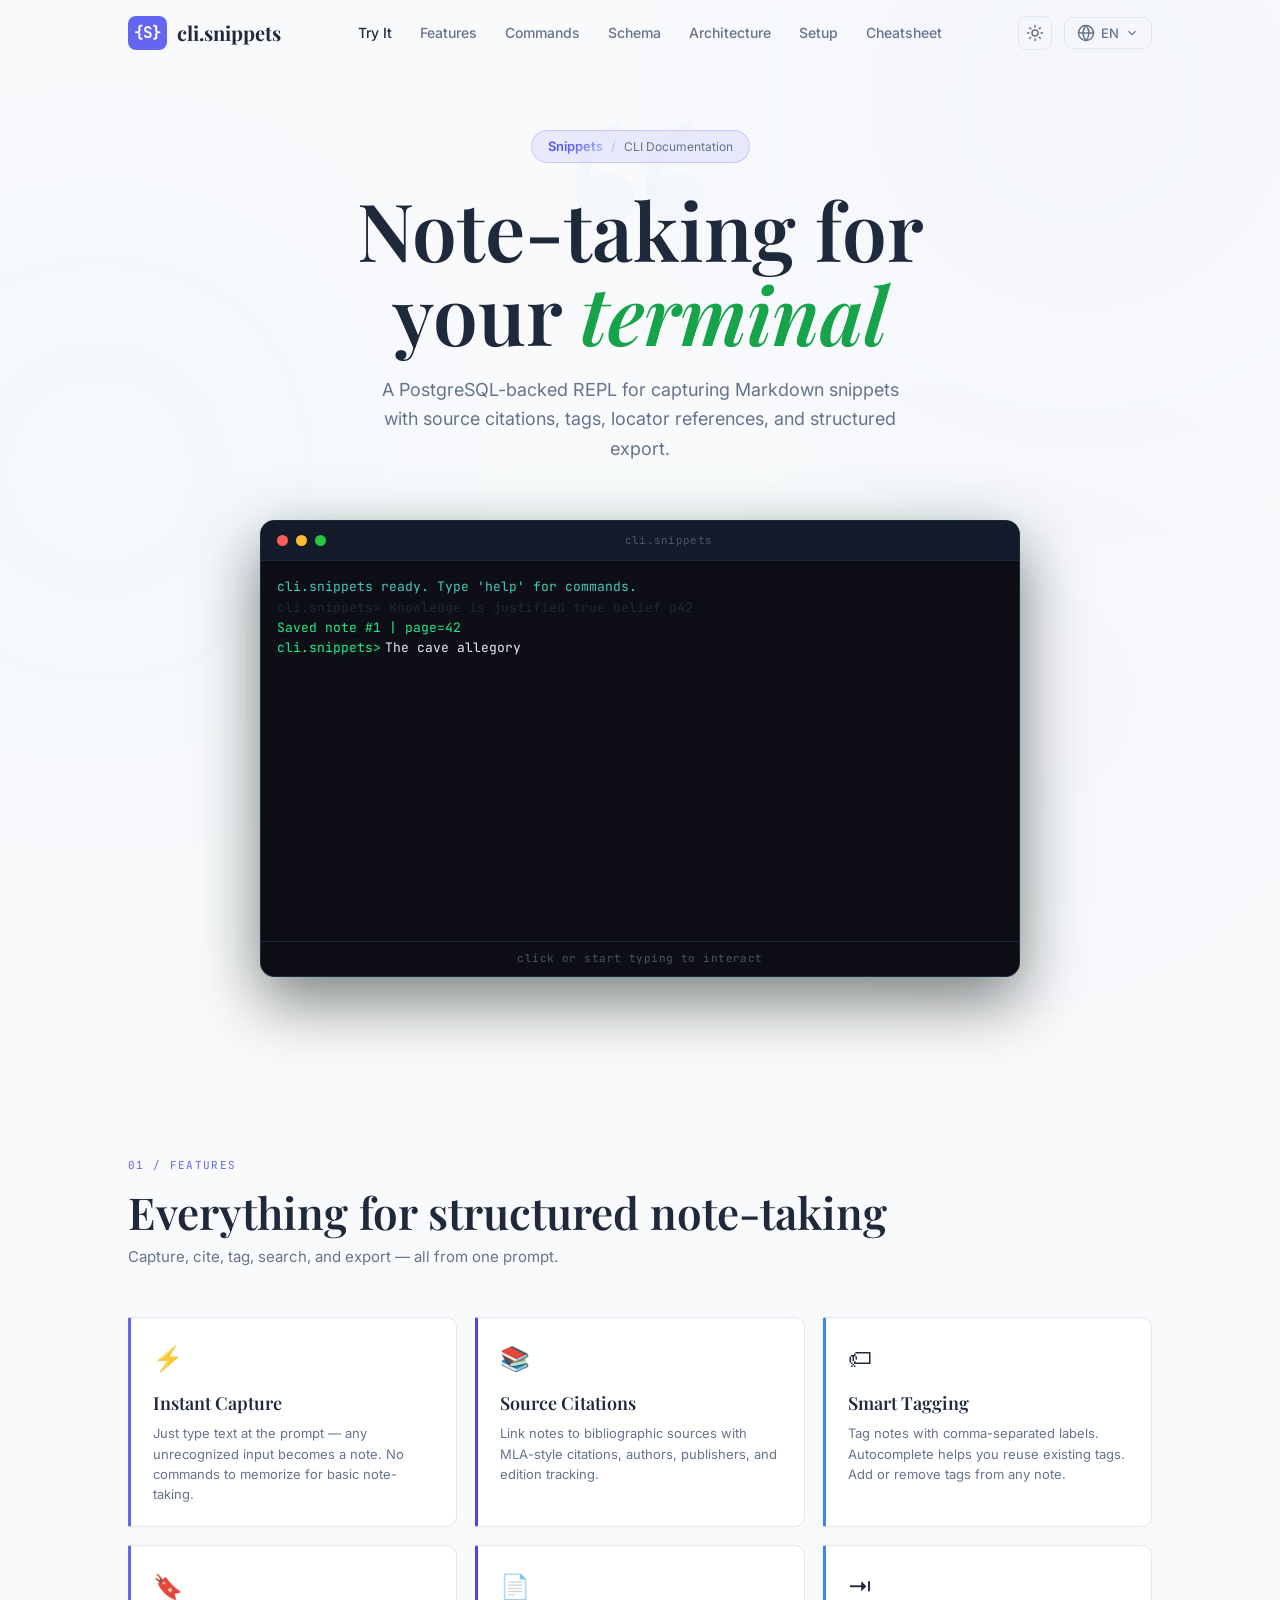
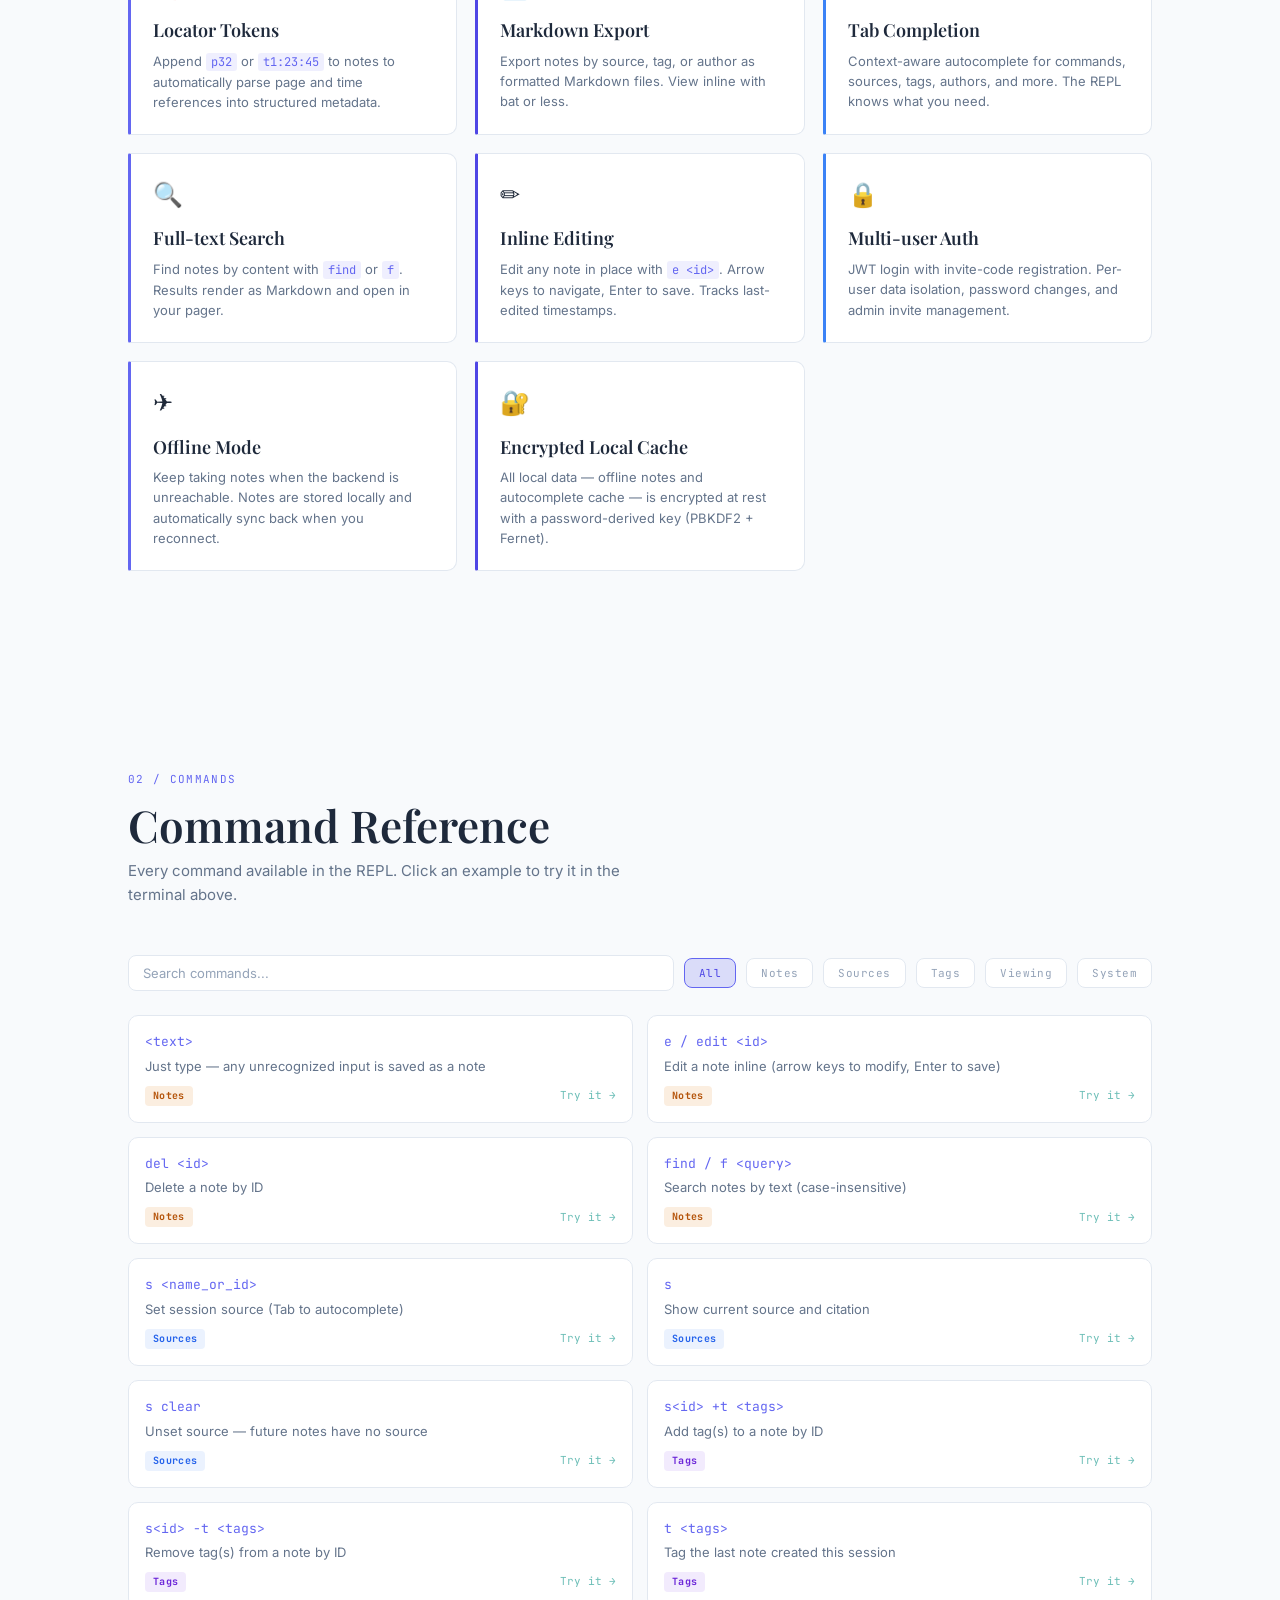
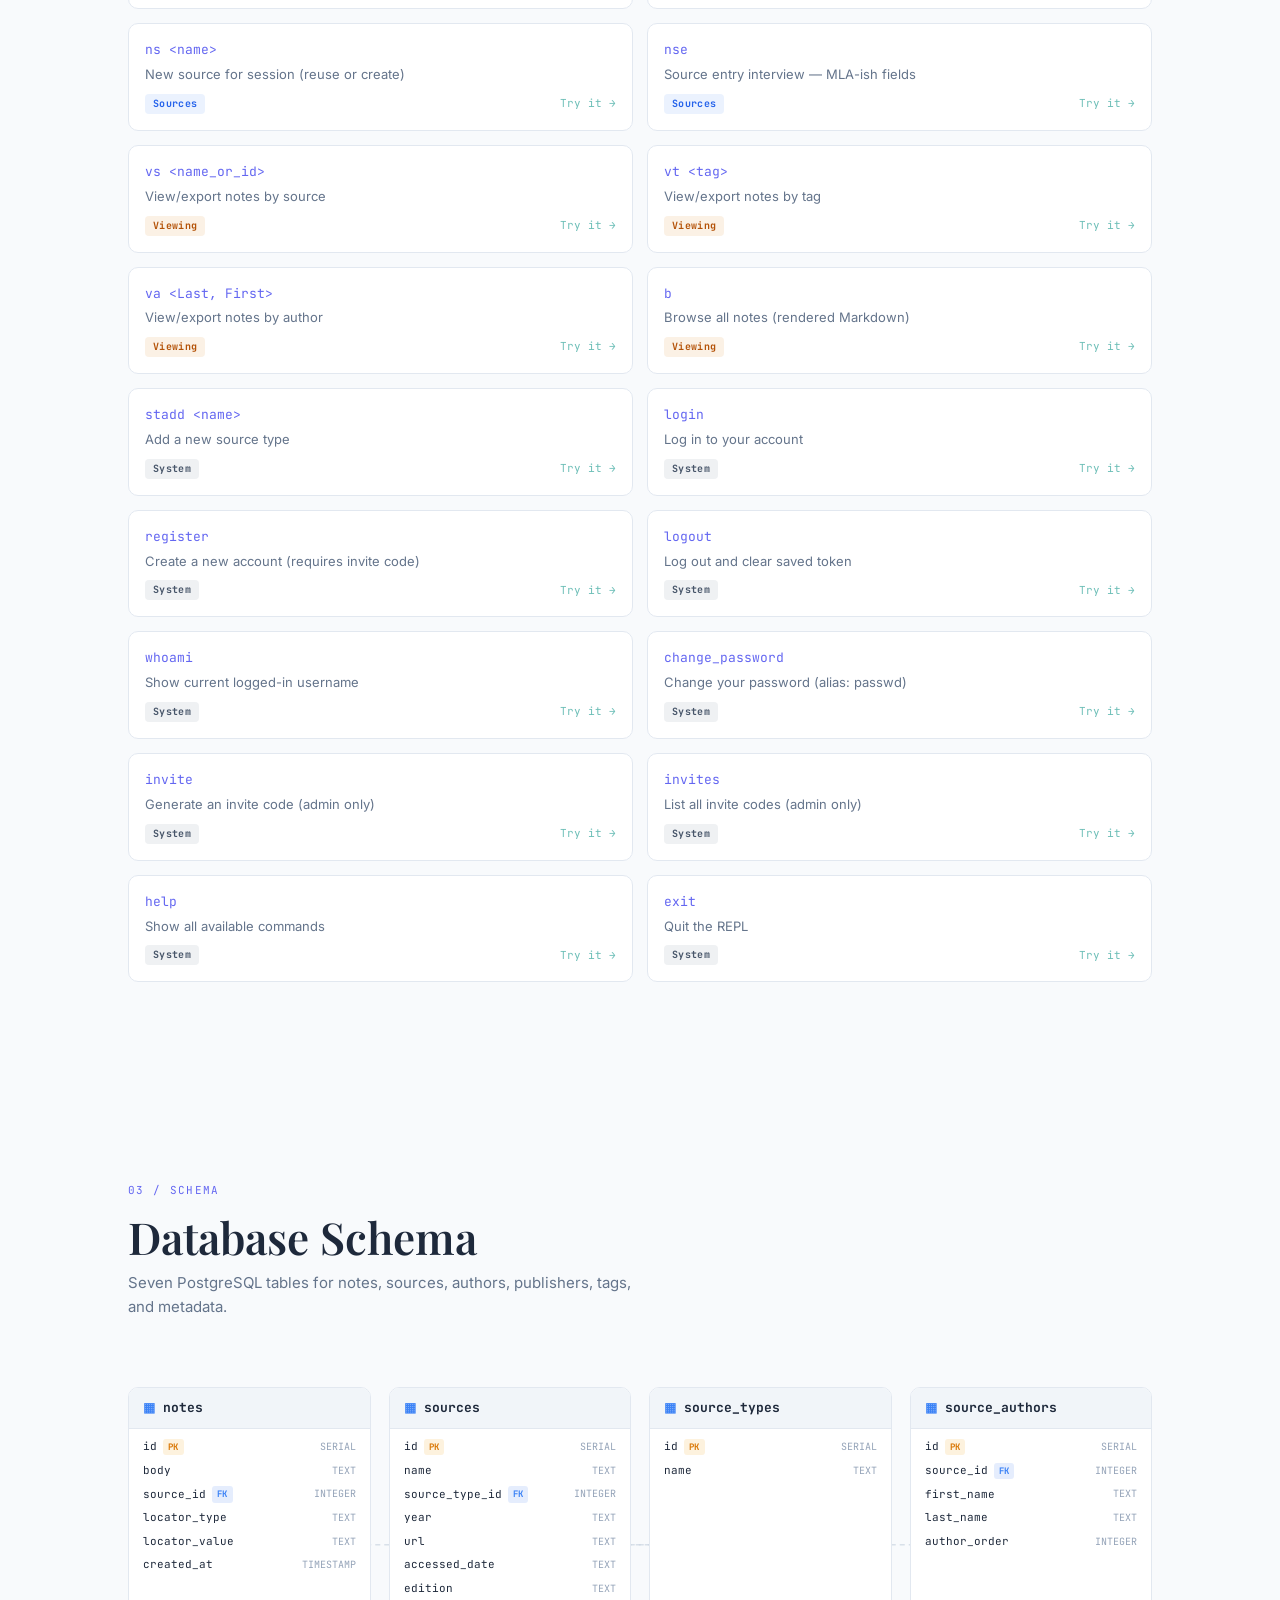
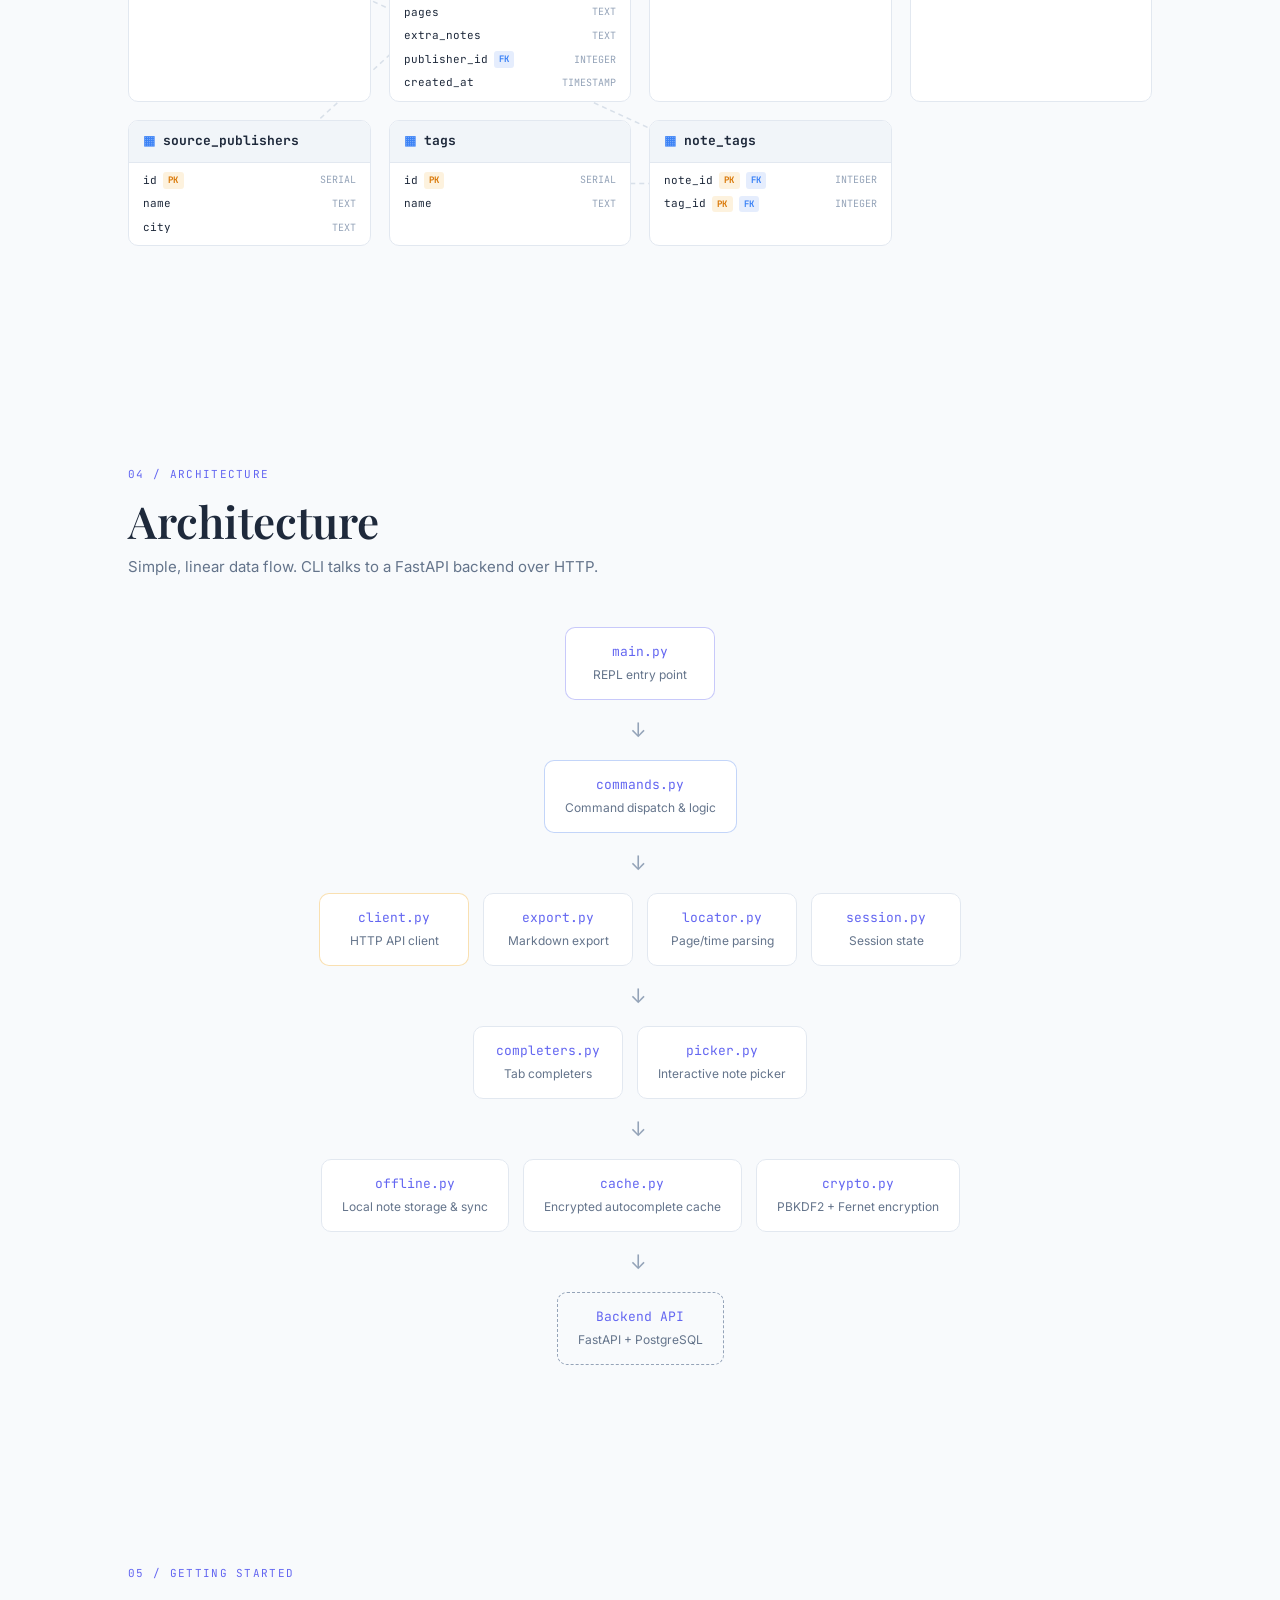
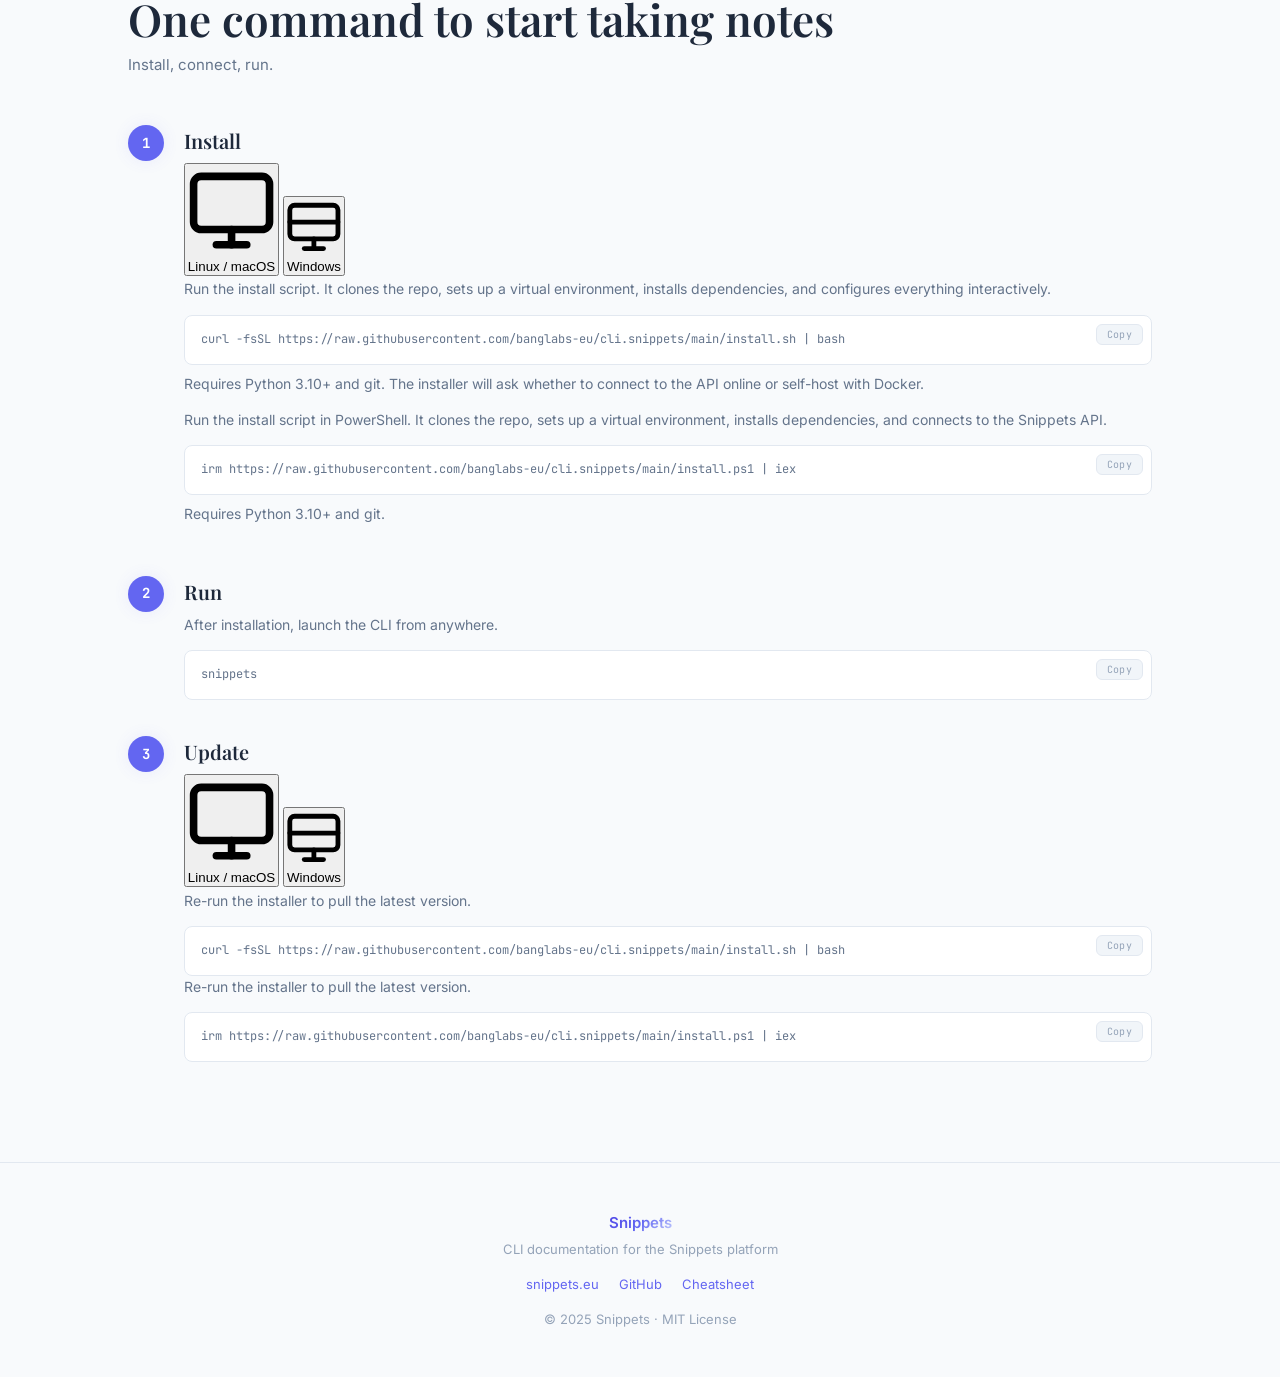
==== commit cb0761ee: "fix light mode" ====
--- a/docs/index.html
+++ b/docs/index.html
@@ -11,6 +11,8 @@
 <link rel="stylesheet" href="index.css">
 <script>
 (function(){
+  var p=new URLSearchParams(location.search).get('theme');
+  if(p==='light'||p==='dark'){localStorage.setItem('snippets-theme',p);document.documentElement.setAttribute('data-theme',p);return}
   var t=localStorage.getItem('snippets-theme');
   if(t)document.documentElement.setAttribute('data-theme',t);
   if(window.matchMedia('(prefers-color-scheme:light)').matches)
@@ -140,6 +142,16 @@
       <h3>Multi-user Auth</h3>
       <p>JWT login with invite-code registration. Per-user data isolation, password changes, and admin invite management.</p>
     </div>
+    <div class="card feature-card fade-in">
+      <span class="feature-icon">&#9992;</span>
+      <h3>Offline Mode</h3>
+      <p>Keep taking notes when the backend is unreachable. Notes are stored locally and automatically sync back when you reconnect.</p>
+    </div>
+    <div class="card feature-card fade-in">
+      <span class="feature-icon">&#128272;</span>
+      <h3>Encrypted Local Cache</h3>
+      <p>All local data &mdash; offline notes and autocomplete cache &mdash; is encrypted at rest with a password-derived key (PBKDF2 + Fernet).</p>
+    </div>
   </div>
 </section>
 
@@ -224,6 +236,21 @@
     </div>
     <div class="arch-arrow">&darr;</div>
     <div class="arch-row">
+      <div class="card arch-card">
+        <div class="filename">offline.py</div>
+        <div class="filedesc">Local note storage &amp; sync</div>
+      </div>
+      <div class="card arch-card">
+        <div class="filename">cache.py</div>
+        <div class="filedesc">Encrypted autocomplete cache</div>
+      </div>
+      <div class="card arch-card">
+        <div class="filename">crypto.py</div>
+        <div class="filedesc">PBKDF2 + Fernet encryption</div>
+      </div>
+    </div>
+    <div class="arch-arrow">&darr;</div>
+    <div class="arch-row">
       <div class="card arch-card external">
         <div class="filename">Backend API</div>
         <div class="filedesc">FastAPI + PostgreSQL</div>
@@ -243,12 +270,32 @@
       <div class="step-number">1</div>
       <div class="step-content">
         <h3>Install</h3>
-        <p>Run the install script. It clones the repo, sets up a virtual environment, installs dependencies, and configures everything interactively.</p>
-        <div class="code-block">
-          <button class="copy-btn" data-copy="clone-install">Copy</button>
-          <pre id="clone-install">curl -fsSL https://raw.githubusercontent.com/banglabs-eu/cli.snippets/main/install.sh | bash</pre>
+        <div class="platform-toggle" id="install-platform-toggle">
+          <button class="platform-btn active" data-platform="linux">
+            <svg viewBox="0 0 24 24" fill="none" stroke="currentColor" stroke-width="2" stroke-linecap="round" stroke-linejoin="round"><rect x="2" y="3" width="20" height="14" rx="2"/><path d="M8 21h8"/><path d="M12 17v4"/></svg>
+            Linux / macOS
+          </button>
+          <button class="platform-btn" data-platform="windows">
+            <svg viewBox="0 0 24 24" fill="none" stroke="currentColor" stroke-width="2" stroke-linecap="round" stroke-linejoin="round"><rect x="2" y="3" width="20" height="14" rx="2"/><path d="M8 21h8"/><path d="M12 17v4"/><path d="M2 10h20"/></svg>
+            Windows
+          </button>
         </div>
-        <p class="setup-note">Requires Python 3.10+ and git. The installer will ask whether to connect to an existing backend or self-host with Docker.</p>
+        <div class="platform-panel active" data-platform="linux">
+          <p>Run the install script. It clones the repo, sets up a virtual environment, installs dependencies, and configures everything interactively.</p>
+          <div class="code-block">
+            <button class="copy-btn" data-copy="install-linux">Copy</button>
+            <pre id="install-linux">curl -fsSL https://raw.githubusercontent.com/banglabs-eu/cli.snippets/main/install.sh | bash</pre>
+          </div>
+          <p class="setup-note">Requires Python 3.10+ and git. The installer will ask whether to connect to the API online or self-host with Docker.</p>
+        </div>
+        <div class="platform-panel" data-platform="windows">
+          <p>Run the install script in PowerShell. It clones the repo, sets up a virtual environment, installs dependencies, and connects to the Snippets API.</p>
+          <div class="code-block">
+            <button class="copy-btn" data-copy="install-windows">Copy</button>
+            <pre id="install-windows">irm https://raw.githubusercontent.com/banglabs-eu/cli.snippets/main/install.ps1 | iex</pre>
+          </div>
+          <p class="setup-note">Requires Python 3.10+ and git.</p>
+        </div>
       </div>
     </div>
 
@@ -268,10 +315,29 @@
       <div class="step-number">3</div>
       <div class="step-content">
         <h3>Update</h3>
-        <p>Re-run the installer to pull the latest version.</p>
-        <div class="code-block">
-          <button class="copy-btn" data-copy="env-config">Copy</button>
-          <pre id="env-config">curl -fsSL https://raw.githubusercontent.com/banglabs-eu/cli.snippets/main/install.sh | bash</pre>
+        <div class="platform-toggle" id="update-platform-toggle">
+          <button class="platform-btn active" data-platform="linux">
+            <svg viewBox="0 0 24 24" fill="none" stroke="currentColor" stroke-width="2" stroke-linecap="round" stroke-linejoin="round"><rect x="2" y="3" width="20" height="14" rx="2"/><path d="M8 21h8"/><path d="M12 17v4"/></svg>
+            Linux / macOS
+          </button>
+          <button class="platform-btn" data-platform="windows">
+            <svg viewBox="0 0 24 24" fill="none" stroke="currentColor" stroke-width="2" stroke-linecap="round" stroke-linejoin="round"><rect x="2" y="3" width="20" height="14" rx="2"/><path d="M8 21h8"/><path d="M12 17v4"/><path d="M2 10h20"/></svg>
+            Windows
+          </button>
+        </div>
+        <div class="platform-panel active" data-platform="linux">
+          <p>Re-run the installer to pull the latest version.</p>
+          <div class="code-block">
+            <button class="copy-btn" data-copy="update-linux">Copy</button>
+            <pre id="update-linux">curl -fsSL https://raw.githubusercontent.com/banglabs-eu/cli.snippets/main/install.sh | bash</pre>
+          </div>
+        </div>
+        <div class="platform-panel" data-platform="windows">
+          <p>Re-run the installer to pull the latest version.</p>
+          <div class="code-block">
+            <button class="copy-btn" data-copy="update-windows">Copy</button>
+            <pre id="update-windows">irm https://raw.githubusercontent.com/banglabs-eu/cli.snippets/main/install.ps1 | iex</pre>
+          </div>
         </div>
       </div>
     </div>
@@ -1212,6 +1278,24 @@
 });
 
 /* ═══════════════════════════════════════════
+   PLATFORM TOGGLES
+   ═══════════════════════════════════════════ */
+document.querySelectorAll('.platform-toggle').forEach(function (toggle) {
+  var step = toggle.parentElement;
+  toggle.querySelectorAll('.platform-btn').forEach(function (btn) {
+    btn.addEventListener('click', function () {
+      var platform = btn.dataset.platform;
+      toggle.querySelectorAll('.platform-btn').forEach(function (b) {
+        b.classList.toggle('active', b.dataset.platform === platform);
+      });
+      step.querySelectorAll('.platform-panel').forEach(function (p) {
+        p.classList.toggle('active', p.dataset.platform === platform);
+      });
+    });
+  });
+});
+
+/* ═══════════════════════════════════════════
    THEME TOGGLE
    ═══════════════════════════════════════════ */
 var themeToggle = document.getElementById('theme-toggle');
@@ -1244,6 +1328,24 @@
     document.documentElement.removeAttribute('data-theme');
     localStorage.removeItem('snippets-theme');
   }
+});
+
+/* ═══════════════════════════════════════════
+   CROSS-PROJECT THEME CARRY-OVER
+   ═══════════════════════════════════════════ */
+var SIBLING_DOMAINS = ['snippets.eu','cli.snippets.eu','web.snippets.eu','glyphclock.bang-labs.eu'];
+document.addEventListener('click', function (e) {
+  var a = e.target.closest('a[href]');
+  if (!a) return;
+  try {
+    var url = new URL(a.href);
+    if (url.hostname === location.hostname) return;
+    if (SIBLING_DOMAINS.indexOf(url.hostname) === -1) return;
+    var theme = document.documentElement.getAttribute('data-theme');
+    if (!theme) theme = document.documentElement.classList.contains('prefers-light') ? 'light' : 'dark';
+    url.searchParams.set('theme', theme);
+    a.href = url.toString();
+  } catch (err) {}
 });
 
 /* ═══════════════════════════════════════════
